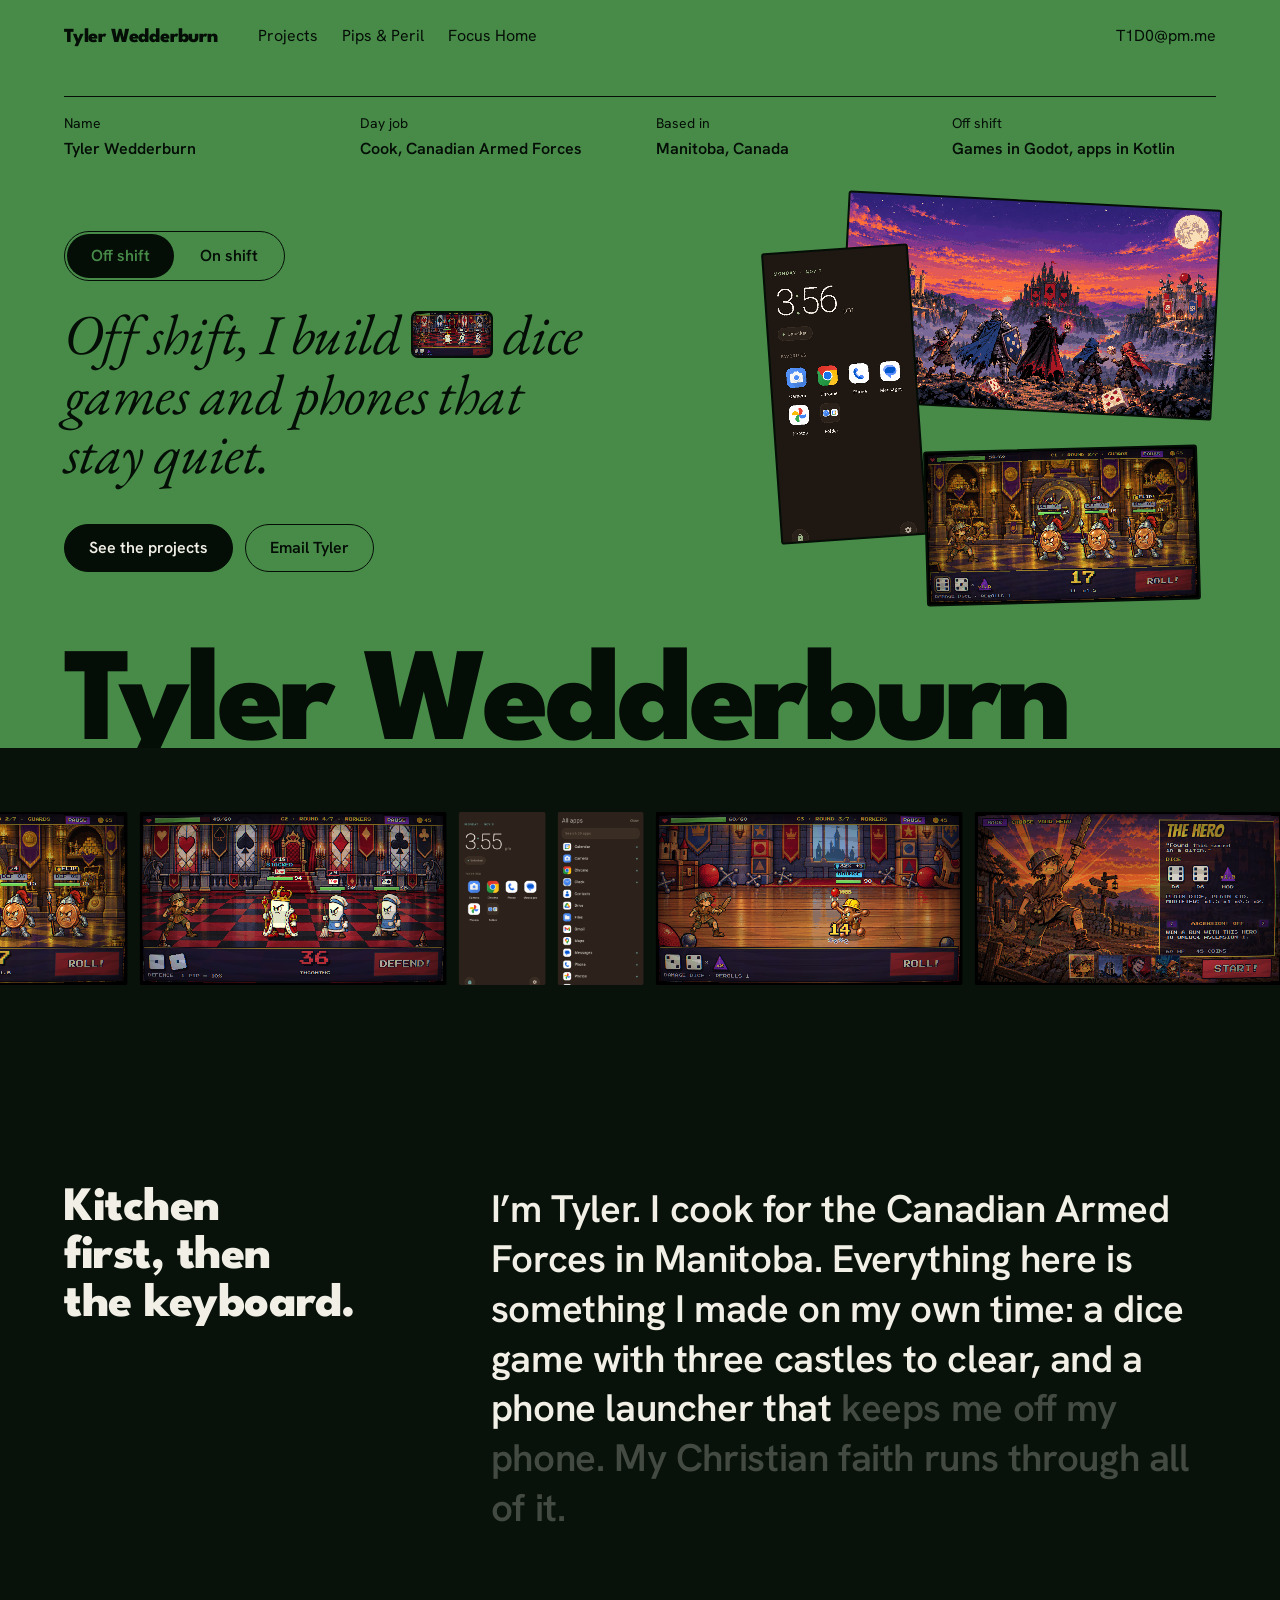
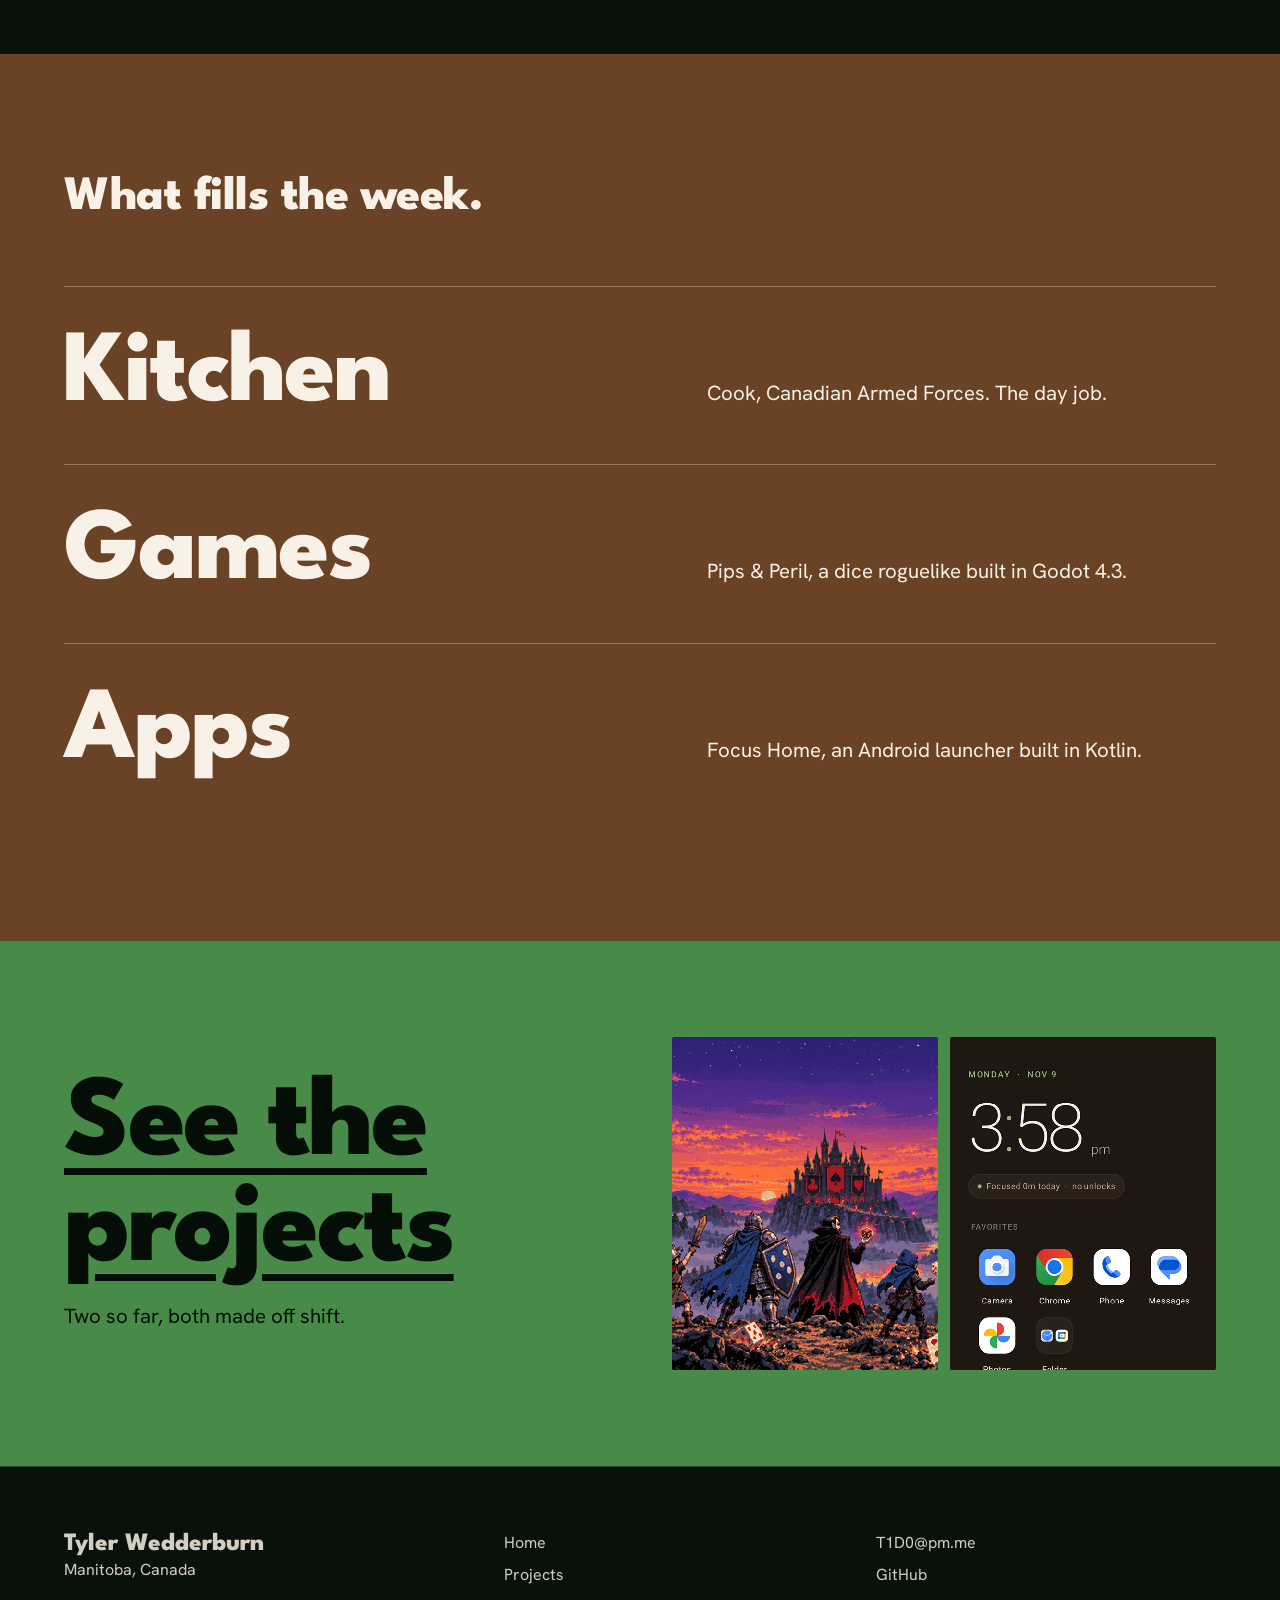
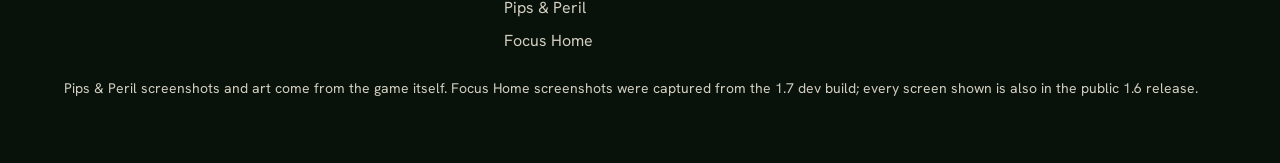
==== index.html @ 8fc6acd0 "Portfolio site: home, projects, Pips & Peril and Focus Home pages Co-Authored-By: Claude Opus 5.5 <n" ====
<!doctype html>
<html lang="en">
<head>
<meta charset="utf-8">
<meta name="viewport" content="width=device-width, initial-scale=1">
<title>Tyler Wedderburn</title>
<meta name="description" content="Tyler Wedderburn is a military cook in Manitoba who builds games and Android apps off shift.">
<link rel="preconnect" href="https://fonts.googleapis.com">
<link rel="preconnect" href="https://fonts.gstatic.com" crossorigin>
<link href="https://fonts.googleapis.com/css2?family=League+Spartan:wght@800&family=Hanken+Grotesk:wght@400;600&family=EB+Garamond:ital@1&display=swap" rel="stylesheet">
<script>document.documentElement.classList.add('js');</script>
<style>
/* Hallmark · shape: a four-page site, a home that says who Tyler is, a tiled projects index, one full page per project · genre: editorial · theme: custom · job: hire · idea: "A military cook's off-shift work, each project shown in its own world inside his green and wood frame" · vibe: "forest green, walnut, bold type, worlds inside"
 * paper: oklch(17% 0.022 150) · accent: oklch(72% 0.14 144) · display: League Spartan 800 (home adds an EB Garamond italic line; Pixelify Sans on Pips & Peril; Hanken Grotesk heads on Focus Home; each page loads three families at most) · body: Hanken Grotesk · hero: a spec sheet of four facts, an off shift / on shift switch that repaints the hero green or walnut, a serif line with a game screenshot set inline, and the name set so its baseline sits on the hero's bottom edge · nav: wordmark, the three pages by name, the email at the far edge, one shared header on every page · footer: one band, name and place, page links, email, picture note · imagery: Pips & Peril screenshots 8 (Godot autopilot capture), game art (user's own), Focus Home screens built in HTML (no screenshots yet), portrait slot waiting · signature: the off shift / on shift switch on the home hero; per page a different style (spec-sheet editorial home, collage projects canvas, arcade Pips page with a pixel rail and a dice roller, austere Focus page with a scan demo)
 * axes: dark/display-heavy/chromatic-green · posture: full palette (field green, seal walnut, ink, forest paper; project pages swap in their own palettes) · contrast: pass · fold: pass · v2.0.0 */
/* Hallmark · pre-emit critique: P4 H5 E4 S5 R4 V5 · weakest: P, a hobby portfolio can read as a résumé; the home leads with the kitchen-to-keyboard fact and real screens instead of a skills list */
/* Hallmark · waive 37 · the shared stylesheet names four faces but each page loads three · the home page loads EB Garamond and never Pixelify Sans, the Pips & Peril and projects pages load Pixelify Sans and never EB Garamond */
/* Hallmark · waive 83 · the projects collage is a portfolio of Tyler's own work · every tile is a real Pips & Peril capture or a real Focus Home dev build screenshot, and each one links to its project */
/* Hallmark · waive 77 · the about section is one statement set at 46px across eight columns · Tyler's own words about the kitchen and his faith carry it, and the portrait slot fills the left column once his photo arrives */
:root { color-scheme: dark; }
:root {
  --space-3xs: 2px; --space-2xs: 4px; --space-xs: 8px; --space-sm: 12px; --space-md: 16px; --space-lg: 24px; --space-xl: 40px; --space-2xl: 64px; --space-3xl: 96px; --space-4xl: 144px;
  --text-xs: 0.8125rem; --text-sm: 0.875rem; --text-md: 1rem; --text-lg: 1.25rem; --text-xl: 1.5625rem; --text-2xl: 1.953rem; --text-3xl: 2.441rem;
  --text-display-s: clamp(2.25rem, 4vw + 0.5rem, 3.75rem); --text-display: clamp(2.75rem, 5vw + 1rem, 5.25rem);
  --text-section: clamp(2rem, 2.5vw + 1rem, 3.5rem); --text-title: clamp(1.25rem, 0.75vw + 0.875rem, 1.625rem); --text-lead: clamp(1.125rem, 0.35vw + 1rem, 1.375rem);
  --ease-out: cubic-bezier(0.16, 1, 0.3, 1); --ease-in: cubic-bezier(0.7, 0, 0.84, 0); --ease-in-out: cubic-bezier(0.65, 0, 0.35, 1);
  --dur-micro: 120ms; --dur-short: 220ms; --dur-long: 420ms;
  --color-error: oklch(52% 0.19 27); --color-success: oklch(50% 0.12 150);
  --container: 1520px; --gutter: 64px; --gap-columns: 32px; --section-gap-s: 120px; --section-gap: 144px; --section-gap-l: 176px;
  --z-base: 1; --z-raised: 10; --z-dropdown: 100; --z-sticky: 200; --z-sticky-nav: 300; --z-modal: 400; --z-toast: 500; --z-tooltip: 600;
  /* site frame: forest floor, Tyler's green, woody browns */
  --color-paper: oklch(17% 0.022 150); --color-paper-2: oklch(21% 0.026 150); --color-paper-3: oklch(25% 0.03 148);
  --color-ink: oklch(95% 0.012 95); --color-ink-2: oklch(85% 0.02 95); --color-muted: oklch(72% 0.03 110);
  --color-rule: oklch(34% 0.035 140);
  --color-field: oklch(57.6% 0.12 144.1); --color-field-ink: oklch(15% 0.025 150); --color-field-hover: oklch(22% 0.03 150);
  --color-wood: oklch(42% 0.07 55); --color-wood-2: oklch(66% 0.08 68); --color-wood-ink: oklch(96% 0.015 80);
  --color-accent: oklch(72% 0.14 144); --color-accent-ink: oklch(15% 0.025 150); --color-focus: oklch(80% 0.18 144);
  /* project palettes: inside a project, its colours win */
  --pp-plum: oklch(26% 0.09 305); --pp-plum-2: oklch(34% 0.11 305); --pp-gold: oklch(84% 0.15 85); --pp-ember: oklch(70% 0.17 50);
  --pp-paper: oklch(21% 0.075 305); --pp-paper-2: oklch(26% 0.09 305); --pp-paper-3: oklch(31% 0.1 305); --pp-ink: oklch(95% 0.02 85); --pp-ink-2: oklch(86% 0.03 85); --pp-muted: oklch(76% 0.04 300); --pp-rule: oklch(38% 0.08 305); --pp-accent-ink: oklch(22% 0.07 305); --pp-focus: oklch(86% 0.16 85);
  --es-walnut: oklch(21% 0.012 45); --es-mocha: oklch(25.5% 0.017 45); --es-card: oklch(30% 0.02 45); --es-ink: oklch(95% 0.012 70); --es-ink-2: oklch(84% 0.015 70); --es-muted: oklch(73% 0.02 60); --es-rule: oklch(37% 0.02 45); --es-sage: oklch(72% 0.06 135); --es-sage-ink: oklch(20% 0.012 45); --es-focus: oklch(82% 0.09 135);
  --es-cream: oklch(96.5% 0.006 70); --es-white: oklch(99.2% 0.003 70); --es-dark-ink: oklch(20% 0.012 45); --es-dark-ink-2: oklch(40% 0.015 45); --es-light-rule: oklch(87% 0.008 70); --es-sage-deep: oklch(47% 0.075 135); --es-glass: oklch(21% 0.012 45 / 0.82);
  --fh-paper-2: oklch(18% 0.004 150); --fh-paper-3: oklch(23% 0.004 150); --fh-ink-2: oklch(86% 0.003 150);
  --fh-black: oklch(13% 0.004 150); --fh-white: oklch(97% 0.003 150); --fh-grey: oklch(70% 0.005 150); --fh-line: oklch(30% 0.004 150);
  --font-display: "League Spartan", ui-sans-serif, system-ui, sans-serif; --font-body: "Hanken Grotesk", ui-sans-serif, system-ui, sans-serif; --font-outlier: "Pixelify Sans", ui-monospace, monospace; --font-serif: "EB Garamond", ui-serif, Georgia, serif;
  --radius-card: 2px; --radius-pill: 999px; --rule-hair: 1px; --shadow-card: none;
  --tracking-display: -0.01em;
  --nav-h: 72px;
}

*, *::before, *::after { box-sizing: border-box; }
html, body { overflow-x: clip; }
html { scrollbar-color: var(--color-muted) var(--color-paper); scroll-padding-top: var(--space-3xl); }
body { margin: 0; background: var(--color-paper); color: var(--color-ink); font-family: var(--font-body); font-size: var(--text-md); line-height: 1.55; -webkit-font-smoothing: antialiased; caret-color: var(--color-accent); }
::selection { background: color-mix(in oklab, var(--color-accent) 22%, transparent); color: var(--color-ink); }
:focus-visible { outline: 2px solid var(--color-focus); outline-offset: 2px; }
a { color: inherit; text-decoration-thickness: 1px; text-underline-offset: 0.16em; }
h1, h2, h3 { margin: 0; font-family: var(--font-display); font-synthesis: none; overflow-wrap: break-word; min-width: 0; text-wrap: balance; }
p { margin: 0; text-wrap: pretty; }
p:not([class]) { max-width: 65ch; }
img, video { max-width: 100%; height: auto; display: block; }
svg { display: block; }
[hidden] { display: none !important; }
button, input, select, textarea { font: inherit; }
.container { width: 100%; max-width: var(--container); margin-inline: auto; padding-inline: var(--gutter); box-sizing: border-box; }
.num, .figure, td.num { font-variant-numeric: tabular-nums; }
.visually-hidden { position: absolute; width: 1px; height: 1px; overflow: hidden; clip-path: inset(50%); white-space: nowrap; }
[data-slot] { position: relative; overflow: hidden; background: linear-gradient(160deg, var(--color-paper-2, var(--color-paper)), var(--color-paper-3, var(--color-paper))); }
[data-slot] > img { position: absolute; inset: 0; width: 100%; height: 100%; object-fit: cover; z-index: 1; }
[data-slot]:has(> img) > :not(img):not([data-keep]) { display: none !important; }
@media (max-width: 60rem) { :root { --gutter: 24px; --section-gap-s: 80px; --section-gap: 96px; --section-gap-l: 120px; } }
@media (max-width: 40rem) { :root { --gutter: 16px; --section-gap-s: 56px; --section-gap: 72px; --section-gap-l: 96px; --gap-columns: 16px; } }
@media (prefers-reduced-motion: reduce) { *:not(.keep-motion), *:not(.keep-motion)::before, *:not(.keep-motion)::after { animation-duration: 0.01ms !important; animation-iteration-count: 1 !important; transition-duration: 0.01ms !important; scroll-behavior: auto !important; } }


/* ---------- page palettes ---------- */
body.page-pips { --color-paper: var(--pp-paper); --color-paper-2: var(--pp-paper-2); --color-paper-3: var(--pp-paper-3); --color-ink: var(--pp-ink); --color-ink-2: var(--pp-ink-2); --color-muted: var(--pp-muted); --color-rule: var(--pp-rule); --color-accent: var(--pp-gold); --color-accent-ink: var(--pp-accent-ink); --color-focus: var(--pp-focus); --font-head: var(--font-outlier); }
body.page-focus { --color-paper: var(--es-walnut); --color-paper-2: var(--es-mocha); --color-paper-3: var(--es-card); --color-ink: var(--es-ink); --color-ink-2: var(--es-ink-2); --color-muted: var(--es-muted); --color-rule: var(--es-rule); --color-accent: var(--es-sage); --color-accent-ink: var(--es-sage-ink); --color-focus: var(--es-focus); --font-head: var(--font-body); }

/* ---------- shared chrome ---------- */
.skip { position: absolute; left: var(--space-md); top: calc(-1 * var(--space-3xl)); z-index: var(--z-toast); padding: var(--space-xs) var(--space-md); background: var(--color-ink); color: var(--color-paper); }
.skip:focus-visible { top: var(--space-md); }
.wrap { width: 100%; max-width: 1520px; margin-inline: auto; padding-inline: var(--gutter); }

.nav { min-height: var(--nav-h); display: flex; flex-wrap: wrap; align-items: center; column-gap: var(--space-xl); }
.wordmark { font: 800 var(--text-lg)/1 var(--font-display); letter-spacing: -0.01em; text-decoration: none; white-space: nowrap; padding-top: var(--space-3xs); color: var(--color-ink); }
.nav__links { display: flex; gap: var(--space-lg); margin: 0; padding: 0; list-style: none; }
.nav__links a, .nav__mail { color: var(--color-ink-2); text-decoration: none; white-space: nowrap; transition: color var(--dur-short) var(--ease-out); }
.nav__links a:hover, .nav__mail:hover { color: var(--color-ink); text-decoration: underline; }
.nav__links a[aria-current="page"] { color: var(--color-ink); text-decoration: underline; text-decoration-thickness: 2px; text-underline-offset: 0.3em; }
.nav__mail { margin-left: auto; }

.btn { display: inline-flex; align-items: center; min-height: 48px; padding: 0 var(--space-lg); border: 1px solid var(--color-ink); border-radius: var(--radius-pill); background: var(--color-ink); color: var(--color-paper); font: 600 var(--text-md)/1 var(--font-body); white-space: nowrap; text-decoration: none; cursor: pointer; transition: background-color var(--dur-short) var(--ease-out), transform var(--dur-micro) var(--ease-out); }
.btn:hover { background: var(--color-ink-2); }
.btn:active { transform: translateY(1px); }
.btn:focus-visible { outline: 2px solid var(--color-focus); outline-offset: 3px; }
.btn:disabled { opacity: 0.55; cursor: not-allowed; transform: none; }
.btn--quiet { background: transparent; color: var(--color-ink); border-color: var(--color-ink-2); }
.btn--quiet:hover { background: var(--color-paper-2); }
.actions { display: flex; flex-wrap: wrap; gap: var(--space-sm); }

.section { padding-block: var(--section-gap-s); }
.head { font: 800 var(--text-section)/1 var(--font-head, var(--font-display)); letter-spacing: -0.01em; max-width: 22ch; }
.head + p { margin-top: var(--space-md); font-size: var(--text-lead); color: var(--color-ink-2); max-width: 52ch; }
.caption { margin-top: var(--space-sm); font-size: var(--text-sm); color: var(--color-muted); }

.shot { margin: 0; }
.shot img { width: 100%; height: auto; aspect-ratio: 16 / 9; object-fit: cover; image-rendering: pixelated; border-radius: var(--radius-card); outline: 1px solid color-mix(in oklab, var(--color-ink) 10%, transparent); outline-offset: -1px; }

.footer { border-top: 1px solid var(--color-rule); padding-block: var(--space-2xl); }
.footer__row { display: grid; grid-template-columns: minmax(0, 1.2fr) minmax(0, 1fr) minmax(0, 1fr); gap: var(--gap-columns); align-items: start; }
.footer__name { font: 800 var(--text-xl)/1.1 var(--font-display); }
.footer p, .footer li { color: var(--color-ink-2); }
.footer ul { margin: 0; padding: 0; list-style: none; display: grid; gap: var(--space-xs); }
.footer a { text-decoration: none; }
.footer a:hover { text-decoration: underline; }
.footer__note { margin-top: var(--space-lg); font-size: var(--text-sm); color: var(--color-muted); }

/* ---------- home ---------- */
/* the home hero: a spec sheet, a side switch, a serif line with a picture in it, the name bleeding off the edge */
.home-hero { --hero-bg: var(--color-field); --hero-ink: var(--color-field-ink); --hero-btn-ink: var(--color-ink); --hero-hover: var(--color-field-hover); position: relative; overflow: hidden; background: var(--hero-bg); color: var(--hero-ink); transition: background-color var(--dur-long) var(--ease-in-out), color var(--dur-long) var(--ease-in-out); }
.home-hero[data-side="on"] { --hero-bg: var(--color-wood); --hero-ink: var(--color-wood-ink); --hero-btn-ink: var(--color-wood); --hero-hover: var(--color-wood-2); }
.home-hero .nav, .home-hero .wordmark, .home-hero .nav__links a, .home-hero .nav__mail { color: var(--hero-ink); }
.home-hero :focus-visible { outline-color: var(--hero-ink); }
.spec { display: grid; grid-template-columns: repeat(4, minmax(0, 1fr)); gap: var(--gap-columns); margin: var(--space-lg) 0 0; padding-top: var(--space-md); border-top: 1px solid var(--hero-ink); }
.spec dt { font-size: var(--text-sm); }
.spec dd { margin: var(--space-3xs) 0 0; font-weight: 600; }
.hero-body { display: grid; grid-template-columns: minmax(0, 7fr) minmax(0, 5fr); gap: var(--space-2xl); align-items: center; }
.stack { position: relative; height: 400px; margin-top: var(--space-xl); }
.stack > * { position: absolute; border-radius: var(--radius-card); outline: 2px solid var(--hero-ink); outline-offset: -1px; }
.stack img { image-rendering: pixelated; object-fit: cover; }
.stack__a { top: 0; right: 0; width: 82%; aspect-ratio: 16 / 9; rotate: 3deg; }
.stack__b { left: 2%; top: 12%; width: 32%; aspect-ratio: 1 / 2; rotate: -4deg; image-rendering: auto; }
.stack__c { right: 4%; bottom: 0; width: 60%; aspect-ratio: 16 / 9; rotate: -1.5deg; }
.home-hero[data-side="on"] .stack > * { rotate: 0deg; }
.stack > * { transition: rotate var(--dur-long) var(--ease-in-out); }
.side { display: inline-flex; gap: var(--space-3xs); margin-top: var(--space-xl); padding: var(--space-3xs); border: 1px solid var(--hero-ink); border-radius: var(--radius-pill); }
.side button { min-height: 44px; padding: 0 var(--space-lg); border: 0; border-radius: var(--radius-pill); background: transparent; color: var(--hero-ink); font: 600 var(--text-md)/1 var(--font-body); cursor: pointer; transition: background-color var(--dur-short) var(--ease-out), color var(--dur-short) var(--ease-out); }
.side button:hover { background: color-mix(in oklab, var(--hero-ink) 12%, transparent); }
.side button[aria-pressed="true"] { background: var(--hero-ink); color: var(--hero-bg); }
.side button:active { transform: translateY(1px); }
.side button:focus-visible { outline: 2px solid var(--hero-ink); outline-offset: 3px; }
.side button:disabled { opacity: 0.55; cursor: not-allowed; }
html:not(.js) .side { display: none; }
.serif-line { margin-top: var(--space-lg); font: italic 400 clamp(2.25rem, 4.4vw, 4.25rem)/1.06 var(--font-serif); letter-spacing: -0.01em; max-width: 21ch; }
.chip { display: inline-block; height: 0.8em; width: auto; aspect-ratio: 16 / 9; vertical-align: -0.06em; border-radius: 0.1em; image-rendering: pixelated; outline: 2px solid var(--hero-ink); outline-offset: -1px; }
.home-hero .actions { margin-top: var(--space-xl); }
.home-hero .btn { background: var(--hero-ink); color: var(--hero-btn-ink); border-color: var(--hero-ink); }
.home-hero .btn:hover { background: var(--hero-hover); border-color: var(--hero-hover); }
.home-hero .btn--quiet { background: transparent; color: var(--hero-ink); border-color: var(--hero-ink); }
.home-hero .btn--quiet:hover { background: color-mix(in oklab, var(--hero-ink) 12%, transparent); }
.giant { max-width: 1520px; margin: var(--space-xl) auto 0; padding-inline: var(--gutter); height: 0.8em; overflow: hidden; font: 800 min(10.4vw, 10rem)/1 var(--font-display); letter-spacing: -0.03em; white-space: nowrap; color: var(--hero-ink); }
.giant__line { display: block; }
.js .giant__line { animation: rise 0.8s var(--ease-out) both; }
@keyframes rise { from { opacity: 0; transform: translateY(40%); } to { opacity: 1; transform: none; } }
.reel-band { background: var(--color-paper); color: var(--color-ink); padding-block: var(--space-2xl); }

.reel { overflow: hidden; padding-bottom: var(--space-md); }
.reel__track { display: flex; gap: var(--space-sm); width: max-content; }
.js .reel__track { transform: translateX(var(--reel, 0px)); }
.reel__item { flex: 0 0 auto; width: clamp(240px, 24vw, 380px); margin: 0; }
.reel__item img { width: 100%; height: auto; aspect-ratio: 16 / 9; image-rendering: pixelated; border-radius: var(--radius-card); }
.reel__item--fh { aspect-ratio: 16 / 9; display: grid; align-content: center; gap: var(--space-2xs); padding: var(--space-lg); background: var(--fh-black); color: var(--fh-white); border-radius: var(--radius-card); }
.reel__item--fh b { font: 400 var(--text-3xl)/1 var(--font-body); font-variant-numeric: tabular-nums; }
.reel__item--fh span { color: var(--fh-grey); font-size: var(--text-sm); }

.about { display: grid; grid-template-columns: minmax(0, 4fr) minmax(0, 8fr); gap: var(--space-2xl); align-items: start; }
.portrait { display: none; aspect-ratio: 4 / 5; margin-bottom: var(--space-xl); border-radius: var(--radius-card); }
.portrait:has(img) { display: block; }
.say { font: 600 clamp(1.75rem, 3vw, 2.875rem)/1.3 var(--font-body); letter-spacing: -0.01em; max-width: 32ch; }
.js .say .w { opacity: var(--o, 1); transition: opacity var(--dur-short) linear; }

.week { background: var(--color-wood); color: var(--color-wood-ink); }
.week .head { color: var(--color-wood-ink); }
.week__rows { margin-top: var(--space-2xl); display: grid; }
.week__row { display: grid; grid-template-columns: minmax(0, 6fr) minmax(0, 5fr); gap: var(--gap-columns); align-items: baseline; padding-block: var(--space-xl); border-top: 1px solid color-mix(in oklab, var(--color-wood-ink) 30%, transparent); color: var(--color-wood-ink); text-decoration: none; }
a.week__row { transition: background-color var(--dur-short) var(--ease-out); }
a.week__row:hover { background: color-mix(in oklab, var(--color-wood-ink) 8%, transparent); }
a.week__row:focus-visible { outline: 2px solid var(--color-wood-ink); outline-offset: 4px; }
.week__word { font: 800 clamp(3rem, 8vw, 7.5rem)/0.95 var(--font-display); letter-spacing: -0.02em; }
.week__row p { font-size: var(--text-lead); line-height: 1.45; max-width: 46ch; }

.onward { background: var(--color-field); color: var(--color-field-ink); }
.onward__link { display: grid; grid-template-columns: minmax(0, 1fr) minmax(0, 1fr); gap: var(--space-2xl); align-items: center; padding-block: var(--space-3xl); color: var(--color-field-ink); text-decoration: none; }
.onward__link:focus-visible { outline: 2px solid var(--color-field-ink); outline-offset: 6px; }
.onward__word { font: 800 clamp(3.5rem, 9vw, 8.5rem)/0.92 var(--font-display); letter-spacing: -0.02em; text-decoration: underline; text-decoration-thickness: 0.06em; text-underline-offset: 0.12em; transition: text-decoration-color var(--dur-short) var(--ease-out); }
.onward__link:hover .onward__word { text-decoration-color: transparent; }
.onward__link p { margin-top: var(--space-md); font-size: var(--text-lead); }
.onward__tiles { display: grid; grid-template-columns: minmax(0, 1fr) minmax(0, 1fr); gap: var(--space-sm); }
.onward__tiles img, .onward__tiles .reel__item--fh { width: 100%; aspect-ratio: 4 / 5; object-fit: cover; image-rendering: pixelated; border-radius: var(--radius-card); }

/* ---------- projects index ---------- */
.index-head { padding-block: var(--space-3xl) var(--section-gap-s); }
.index-head h1 { font: 800 min(11vw, 10rem)/0.9 var(--font-display); letter-spacing: -0.02em; }
.index-head p { margin-top: var(--space-lg); font-size: var(--text-xl); color: var(--color-ink-2); max-width: 46ch; }
.tiles { display: grid; grid-template-columns: minmax(0, 1fr) minmax(0, 1fr); gap: var(--gap-columns); padding-bottom: var(--section-gap); }
.tile { display: grid; grid-template-rows: auto 1fr; text-decoration: none; color: inherit; border-radius: var(--radius-card); overflow: hidden; transition: transform var(--dur-short) var(--ease-out); }
.tile:hover { transform: translateY(-4px); }
.tile:focus-visible { outline: 2px solid var(--color-focus); outline-offset: 4px; }
.tile__pic { position: relative; aspect-ratio: 4 / 3; overflow: hidden; }
.tile__pic img { width: 100%; height: 100%; object-fit: cover; image-rendering: pixelated; }
.tile__body { display: grid; gap: var(--space-sm); align-content: start; padding: var(--space-xl); }
.tile__body h2 { font-size: var(--text-section); line-height: 1; }
.tile__body p { font-size: var(--text-lead); line-height: 1.45; max-width: 46ch; }
.tile__body dl { display: grid; grid-template-columns: max-content minmax(0, 1fr); gap: var(--space-2xs) var(--space-md); margin: var(--space-sm) 0 0; font-size: var(--text-sm); }
.tile__body dt { font-weight: 600; }
.tile__body dd { margin: 0; }
.tile--pips { background: var(--pp-plum); color: var(--color-wood-ink); }
.tile--pips h2 { font-family: var(--font-outlier); font-weight: 600; color: var(--pp-gold); }
.tile--focus { background: var(--fh-black); color: var(--fh-white); outline: 1px solid var(--fh-line); outline-offset: -1px; }
.tile--focus h2 { font-family: var(--font-body); font-weight: 600; }
.tile--focus dd, .tile--focus p { color: var(--fh-grey); }
.tile--focus .tile__pic { display: grid; place-items: center; background: var(--fh-black); border-bottom: 1px solid var(--fh-line); }

/* the rebuilt Focus Home screens */
.fh { display: flex; flex-direction: column; gap: var(--space-md); padding: var(--space-xl); background: var(--fh-black); color: var(--fh-white); text-align: left; }
.fh__clock { font: 400 clamp(3rem, 4.5vw, 4.5rem)/1 var(--font-body); font-variant-numeric: tabular-nums; letter-spacing: -0.02em; }
.fh__sub { color: var(--fh-grey); font-size: var(--text-sm); }
.fh__apps { display: grid; gap: var(--space-xs); margin: 0; padding: 0; list-style: none; font-size: var(--text-xl); line-height: 1.2; }
.fh__pill { align-self: flex-start; display: inline-flex; align-items: center; min-height: 40px; padding: 0 var(--space-lg); border: 1px solid var(--fh-white); border-radius: var(--radius-pill); font-size: var(--text-sm); }
.tile--focus .fh { width: min(320px, 70%); padding: var(--space-lg) 0; }
.tile--focus .fh__apps { font-size: var(--text-lg); }

/* ---------- project pages, shared ---------- */
.p-hero { position: relative; overflow: hidden; }
.p-hero__inner { position: relative; z-index: 2; display: grid; align-content: end; gap: var(--space-lg); min-height: min(calc(100svh - var(--nav-h)), 860px); padding-block: var(--space-3xl) var(--space-2xl); }
.p-hero h1 { font: 600 min(10vw, 8.5rem)/0.95 var(--font-head); letter-spacing: -0.01em; max-width: 12ch; }
.p-hero .lede { font-size: var(--text-xl); line-height: 1.35; max-width: 30ch; color: var(--color-ink); }
.p-hero .btn { background: var(--color-accent); color: var(--color-accent-ink); border-color: var(--color-accent); }
.p-hero .btn:hover { background: var(--color-ink); border-color: var(--color-ink); }
.p-hero .btn--quiet { background: transparent; color: var(--color-ink); border-color: var(--color-ink-2); }
.p-hero .btn--quiet:hover { background: var(--color-paper-2); }

.split { display: grid; grid-template-columns: minmax(0, 5fr) minmax(0, 7fr); gap: var(--space-2xl); align-items: center; }
.split--flip { grid-template-columns: minmax(0, 7fr) minmax(0, 5fr); }
.split--top { grid-template-columns: minmax(0, 1fr) minmax(0, 1fr); align-items: start; }
.steps { margin: var(--space-xl) 0 0; padding: 0; list-style: none; counter-reset: step; display: grid; gap: var(--space-md); }
.steps li { counter-increment: step; display: grid; grid-template-columns: 2.5rem minmax(0, 1fr); gap: var(--space-sm); font-size: var(--text-lg); line-height: 1.4; }
.steps li::before { content: counter(step); font: 600 var(--text-xl)/1.1 var(--font-head); color: var(--color-accent); }
.steps b { font-weight: 600; }

.rows { margin: var(--space-xl) 0 0; display: grid; }
.rows > div { display: grid; grid-template-columns: minmax(0, 4fr) minmax(0, 8fr); gap: var(--gap-columns); padding-block: var(--space-lg); border-top: 1px solid var(--color-rule); }
.rows dt { font: 600 var(--text-2xl)/1.1 var(--font-head); }
.rows dd { margin: 0; font-size: var(--text-lead); line-height: 1.5; color: var(--color-ink-2); max-width: 52ch; }

.table { width: 100%; margin-top: var(--space-xl); border-collapse: collapse; font-size: var(--text-lead); }
.table th { text-align: left; font-weight: 600; font-size: var(--text-sm); color: var(--color-muted); padding: 0 var(--space-md) var(--space-sm) 0; white-space: nowrap; }
.table td { padding: var(--space-md) var(--space-md) var(--space-md) 0; border-top: 1px solid var(--color-rule); }
.table td:first-child { font-weight: 600; }
.table .num { font-variant-numeric: tabular-nums; }

.switch__tabs { display: flex; flex-wrap: wrap; gap: var(--space-xs); margin-top: var(--space-xl); }
.switch__tabs button { min-height: 44px; padding: 0 var(--space-lg); border: 1px solid var(--color-rule); border-radius: var(--radius-pill); background: transparent; color: var(--color-ink); font: 600 var(--text-md)/1 var(--font-body); cursor: pointer; transition: background-color var(--dur-short) var(--ease-out), color var(--dur-short) var(--ease-out); }
.switch__tabs button:hover { background: var(--color-paper-2); }
.switch__tabs button[aria-selected="true"] { background: var(--color-paper-3); color: var(--color-accent); border-color: var(--color-accent); }
.switch__tabs button:focus-visible { outline: 2px solid var(--color-focus); outline-offset: 2px; }
.switch__tabs button:active { transform: translateY(1px); }
.switch__tabs button:disabled { opacity: 0.55; cursor: not-allowed; }
.panel { margin-top: var(--space-xl); }
.panel h3 { font: 600 var(--text-2xl)/1.1 var(--font-head); }
.panel ul { margin: var(--space-md) 0 0; padding-left: var(--space-lg); display: grid; gap: var(--space-xs); font-size: var(--text-lead); color: var(--color-ink-2); }
html:not(.js) .panel[hidden] { display: block !important; }

.next { border-top: 1px solid var(--color-rule); }
.next a { display: block; padding-block: var(--space-3xl); text-decoration: none; color: var(--color-ink); }
.next span { display: block; color: var(--color-muted); }
.next b { display: block; margin-top: var(--space-xs); font: 800 clamp(2.75rem, 7vw, 6rem)/0.95 var(--font-display); letter-spacing: -0.02em; text-decoration: underline; text-decoration-thickness: 0.06em; text-underline-offset: 0.12em; }
.next a:hover b { text-decoration-color: transparent; }

/* ---------- Pips & Peril ---------- */
.page-pips .p-hero { background: var(--color-paper); color: var(--color-ink); }
.pan { position: absolute; top: 0; left: 50%; height: 100%; aspect-ratio: 16 / 9; translate: -50% 0; z-index: 1; }
.pan img { width: 100%; height: 100%; image-rendering: pixelated; }
.pips-scrim { position: absolute; inset: 0; z-index: 1; background: linear-gradient(90deg, color-mix(in oklab, var(--color-paper) 92%, transparent) 0%, color-mix(in oklab, var(--color-paper) 70%, transparent) 38%, transparent 70%); }
.js .pan.is-panning { animation: pan 40s var(--ease-in-out) infinite alternate; }
@keyframes pan { from { transform: translateX(var(--pan, 0px)); } to { transform: translateX(calc(-1 * var(--pan, 0px))); } }
[data-loop]:not(.is-running) .pan { animation-play-state: paused; }
.loop-toggle { position: absolute; right: var(--gutter); bottom: var(--space-xl); z-index: 3; min-height: 44px; padding: 0 var(--space-md); border: 1px solid var(--color-accent); border-radius: var(--radius-pill); background: var(--color-paper); color: var(--color-accent); font: 600 var(--text-sm)/1 var(--font-body); cursor: pointer; transition: background-color var(--dur-short) var(--ease-out); }
.loop-toggle:hover { background: var(--color-paper-2); }
.loop-toggle:active { transform: translateY(1px); }
.loop-toggle:focus-visible { outline: 2px solid var(--color-focus); outline-offset: 2px; }
.loop-toggle:disabled { opacity: 0.55; cursor: not-allowed; }
html:not(.js) .loop-toggle { display: none; }
.shots { display: grid; grid-template-columns: minmax(0, 1fr) minmax(0, 1fr); gap: var(--space-sm); }
.band-plum { background: var(--color-paper-2); color: var(--color-ink); }

/* ---------- Focus Home ---------- */
.page-focus .p-hero__inner { grid-template-columns: minmax(0, 7fr) minmax(0, 5fr); align-items: center; align-content: center; }
.page-focus .p-hero h1 { font-weight: 600; letter-spacing: -0.03em; }
.fh-hero { border: 1px solid var(--color-rule); border-radius: var(--radius-card); min-height: 560px; justify-content: flex-start; }
.fh-hero .fh__pill { margin-top: auto; }
.screens { display: grid; grid-template-columns: repeat(3, minmax(0, 1fr)); gap: var(--gap-columns); margin-top: var(--space-2xl); }
.screens figure { margin: 0; }
.screens .fh { min-height: 520px; border: 1px solid var(--color-rule); border-radius: var(--radius-card); }
.screens figcaption { margin-top: var(--space-sm); color: var(--color-muted); font-size: var(--text-sm); }
.fh__search { min-height: 40px; display: flex; align-items: center; padding: 0 var(--space-md); border: 1px solid var(--fh-line); border-radius: var(--radius-pill); color: var(--fh-grey); font-size: var(--text-sm); }
.fh__wait { font: 400 clamp(3.5rem, 5vw, 5rem)/1 var(--font-body); font-variant-numeric: tabular-nums; margin-top: var(--space-xl); }
.choices { display: flex; flex-wrap: wrap; gap: var(--space-xs); margin: var(--space-lg) 0 0; padding: 0; list-style: none; }
.choices li { min-height: 44px; display: inline-flex; align-items: center; padding: 0 var(--space-lg); border: 1px solid var(--color-rule); border-radius: var(--radius-pill); }
.choices li.is-default { background: var(--color-ink); color: var(--color-paper); border-color: var(--color-ink); }

/* ---------- projects collage: a continuous canvas of the work ---------- */
.collage { display: grid; grid-template-columns: repeat(12, minmax(0, 1fr)); grid-auto-rows: 72px; gap: var(--space-md); padding-bottom: var(--section-gap); }
.ct { position: relative; display: block; overflow: hidden; border-radius: var(--radius-card); color: inherit; text-decoration: none; transition: transform var(--dur-short) var(--ease-out); }
.ct:hover { transform: translateY(-4px); }
.ct:active { transform: translateY(-1px); }
.ct:focus-visible { outline: 2px solid var(--color-focus); outline-offset: 4px; }
.js .ct { animation: settle 0.6s var(--ease-out) both; animation-delay: calc(var(--i, 0) * 50ms); }
@keyframes settle { from { opacity: 0; transform: translateY(16px); } to { opacity: 1; transform: none; } }
.ct--pic img { width: 100%; height: 100%; object-fit: cover; image-rendering: pixelated; }
.ct--phone { background: var(--es-walnut); }
.ct--phone img { object-position: 50% 0; image-rendering: auto; }
.reel__item--phone { width: calc(clamp(240px, 24vw, 380px) * 9 / 32); }
.reel__item--phone img { aspect-ratio: 1 / 2; image-rendering: auto; }
.onward__phone { object-position: 50% 0; image-rendering: auto; }
.ct--title { display: grid; align-content: end; gap: var(--space-sm); padding: var(--space-xl); }
.ct--title h2 { font-size: var(--text-section); line-height: 1; }
.ct--title p { font-size: var(--text-lead); line-height: 1.4; max-width: 46ch; }
.ct__go { font-weight: 600; text-decoration: underline; text-underline-offset: 0.2em; }
.ct--pips { background: var(--pp-plum); color: var(--color-wood-ink); }
.ct--pips h2 { font-family: var(--font-outlier); font-weight: 600; color: var(--pp-gold); }
.ct--focus { background: var(--fh-black); color: var(--fh-white); outline: 1px solid var(--fh-line); outline-offset: -1px; }
.ct--focus h2 { font-family: var(--font-body); font-weight: 600; }
.ct--focus p { color: var(--fh-grey); }
.ct--screen { background: var(--fh-black); outline: 1px solid var(--fh-line); outline-offset: -1px; }
.ct--screen .fh { height: 100%; }
.ct--pips { grid-column: 1 / 6; grid-row: 1 / 5; }
.ct--a1 { grid-column: 6 / 13; grid-row: 1 / 6; }
.ct--a2 { grid-column: 1 / 6; grid-row: 5 / 9; }
.ct--a3 { grid-column: 6 / 10; grid-row: 6 / 9; }
.ct--a4 { grid-column: 10 / 13; grid-row: 6 / 9; }
.ct--f1 { grid-column: 1 / 5; grid-row: 10 / 17; }
.ct--focus { grid-column: 5 / 13; grid-row: 10 / 13; }
.ct--f2 { grid-column: 5 / 9; grid-row: 13 / 17; }
.ct--f3 { grid-column: 9 / 13; grid-row: 13 / 17; }

/* ---------- Pips & Peril: the pixel rail and the dice roller ---------- */
.rail { position: fixed; right: var(--space-sm); top: 50%; translate: 0 -50%; z-index: var(--z-sticky); display: grid; gap: var(--space-2xs); }
.rail a { display: grid; place-items: center; width: 32px; height: 32px; font-size: 0; color: transparent; overflow: hidden; }
.rail a::before { content: ""; width: 10px; height: 10px; border: 2px solid var(--color-accent); transition: background-color var(--dur-short) var(--ease-out); }
.rail a:hover::before { background: var(--color-paper-3); }
.rail a[aria-current="true"]::before { background: var(--color-accent); }
.rail a:focus-visible { outline: 2px solid var(--color-focus); outline-offset: 0; }
.roller { display: grid; gap: var(--space-lg); justify-items: start; }
.roller__dice { display: flex; flex-wrap: wrap; gap: var(--space-md); align-items: center; }
.die { width: 96px; height: 96px; display: grid; place-items: center; padding: 0; border: 3px solid var(--color-ink); border-radius: 6px; background: var(--color-ink); color: var(--color-paper); cursor: pointer; transition: background-color var(--dur-short) var(--ease-out), border-color var(--dur-short) var(--ease-out), transform var(--dur-micro) var(--ease-out); }
button.die:hover { border-color: var(--color-accent); }
button.die:active { transform: translateY(2px); }
button.die:focus-visible { outline: 2px solid var(--color-focus); outline-offset: 4px; }
button.die:disabled { opacity: 0.55; cursor: not-allowed; }
.die[aria-pressed="true"] { background: var(--color-accent); border-color: var(--color-accent); }
.die--mod { background: var(--color-paper-3); color: var(--color-accent); border-color: var(--color-accent); font: 600 var(--text-2xl)/1 var(--font-outlier); cursor: default; }
.die__face { width: 64px; height: 64px; display: grid; grid-template-columns: repeat(3, minmax(0, 1fr)); grid-template-rows: repeat(3, minmax(0, 1fr)); }
.die__face i { width: 12px; height: 12px; place-self: center; background: var(--color-paper); }
.die__face b { display: block; }
.js .is-rolling .die__face { animation: tumble 0.36s steps(4) both; }
@keyframes tumble { 0% { transform: rotate(0); } 50% { transform: rotate(90deg) scale(0.8); } 100% { transform: rotate(0); } }
.roller__sum { min-height: 2.7em; font: 600 var(--text-xl)/1.35 var(--font-body); font-variant-numeric: tabular-nums; max-width: 34ch; }
html:not(.js) .roller { display: none; }

/* ---------- Focus Home: the 1.7 dev build in its own Walnut and Sage ---------- */
.build-tag { display: inline-flex; align-items: center; min-height: 40px; margin-bottom: var(--space-lg); padding: 0 var(--space-md); border: 1px solid var(--color-accent); border-radius: var(--radius-pill); color: var(--color-accent); font-size: var(--text-sm); font-weight: 600; text-decoration: none; transition: background-color var(--dur-short) var(--ease-out); }
.build-tag:hover { background: var(--color-paper-2); }
.build-tag:focus-visible { outline: 2px solid var(--color-focus); outline-offset: 2px; }
.phone { margin: 0; }
.phone__shot { aspect-ratio: 1 / 2; border-radius: 24px; outline: 1px solid var(--color-rule); outline-offset: -1px; }
.phone__shot > img { object-position: 50% 0; }
.page-focus .p-hero .phone { width: min(300px, 100%); justify-self: center; }
.phones { display: grid; grid-template-columns: repeat(3, minmax(0, 1fr)); gap: var(--space-2xl) var(--gap-columns); margin-top: var(--space-2xl); }
.versions { display: grid; grid-template-columns: repeat(2, minmax(0, 1fr)); gap: var(--gap-columns); margin-top: var(--space-2xl); }
.version { display: grid; align-content: start; gap: var(--space-md); padding: var(--space-xl); border: 1px solid var(--color-rule); border-radius: var(--radius-card); }
.version--dev { border-color: var(--color-accent); }
.version h3 { font: 600 var(--text-2xl)/1.1 var(--font-body); }
.version ul { margin: 0; padding-left: var(--space-lg); display: grid; gap: var(--space-xs); font-size: var(--text-lead); color: var(--color-ink-2); }
.text-link { justify-self: start; color: var(--color-accent); font-weight: 600; text-underline-offset: 0.2em; }
.text-link:hover { color: var(--color-ink); }
.band-espresso { background: var(--color-paper-2); color: var(--color-ink); }

/* ---------- Focus Home, after Apple's product pages: a sticky product bar, a centred hero, a bento of highlights, a pinned phone story, a model comparison ---------- */
.subnav { position: sticky; top: 0; z-index: var(--z-sticky-nav); background: var(--es-glass); backdrop-filter: saturate(1.4) blur(18px); border-bottom: 1px solid var(--color-rule); }
.subnav__in { display: flex; align-items: center; gap: var(--space-lg); min-height: 56px; }
.subnav__name { margin-right: auto; font: 600 var(--text-lg)/1 var(--font-body); letter-spacing: -0.01em; color: var(--color-ink); text-decoration: none; }
.subnav__links { display: flex; gap: var(--space-lg); margin: 0; padding: 0; list-style: none; }
.subnav__links a { font-size: var(--text-sm); color: var(--color-ink-2); text-decoration: none; transition: color var(--dur-short) var(--ease-out); }
.subnav__links a:hover { color: var(--color-ink); }
.pill { display: inline-flex; align-items: center; min-height: 44px; padding: 0 var(--space-lg); border-radius: var(--radius-pill); background: var(--color-accent); color: var(--color-accent-ink); font: 600 var(--text-sm)/1 var(--font-body); white-space: nowrap; text-decoration: none; transition: background-color var(--dur-short) var(--ease-out), transform var(--dur-micro) var(--ease-out); }
.pill:hover { background: var(--color-ink); }
.pill:active { transform: translateY(1px); }
.pill:focus-visible { outline: 2px solid var(--color-focus); outline-offset: 3px; }
.pill--lg { min-height: 52px; padding: 0 var(--space-xl); font-size: var(--text-md); }

.ap-hero { overflow: hidden; padding-top: var(--space-2xl); text-align: center; }
.ap-hero__text { display: grid; justify-items: center; }
.ap-hero .build-tag { margin-bottom: var(--space-lg); }
.ap-hero h1 { max-width: none; font: 600 clamp(3.5rem, 8.5vw, 8rem)/0.95 var(--font-body); letter-spacing: -0.05em; }
.ap-sub { max-width: 22ch; margin-top: var(--space-md); font: 600 clamp(1.5rem, 2.6vw, 2.4rem)/1.12 var(--font-body); letter-spacing: -0.025em; color: var(--color-ink-2); }
.ap-links { display: flex; flex-wrap: wrap; justify-content: center; align-items: center; gap: var(--space-xl); margin-top: var(--space-xl); }
.ap-link { color: var(--color-accent); font-weight: 600; white-space: nowrap; text-decoration: none; text-underline-offset: 0.2em; }
.ap-link:hover { text-decoration: underline; }
.ap-fan { display: flex; justify-content: center; align-items: flex-start; gap: var(--space-xl); margin-top: var(--space-xl); height: 420px; }
.ap-fan__main { width: 300px; flex: 0 0 auto; }
.ap-fan__side { width: 230px; flex: 0 0 auto; margin-top: var(--space-3xl); }
.js .ap-fan > * { animation: rise-in 0.9s var(--ease-out) both; animation-delay: calc(var(--i, 0) * 120ms); }
@keyframes rise-in { from { opacity: 0; transform: translateY(60px); } to { opacity: 1; transform: none; } }

.ap-light { --color-ink: var(--es-dark-ink); --color-ink-2: var(--es-dark-ink-2); --color-muted: var(--es-dark-ink-2); --color-rule: var(--es-light-rule); --color-accent: var(--es-sage-deep); --color-focus: var(--es-sage-deep); --color-paper-2: var(--es-white); background: var(--es-cream); color: var(--es-dark-ink); padding-block: var(--section-gap); }
.ap-h2 { max-width: 20ch; font: 600 clamp(2.5rem, 5vw, 4.5rem)/1.02 var(--font-body); letter-spacing: -0.04em; }
.ap-center { margin-inline: auto; text-align: center; }
.bento { display: grid; grid-template-columns: repeat(3, minmax(0, 1fr)); grid-auto-rows: 360px; gap: var(--space-md); margin-top: var(--space-2xl); }
.b { position: relative; display: flex; flex-direction: column; gap: var(--space-sm); padding: var(--space-xl); overflow: hidden; border-radius: 28px; background: var(--color-paper-2); color: var(--color-ink); }
.b h3 { max-width: 14ch; font: 600 var(--text-2xl)/1.1 var(--font-body); letter-spacing: -0.025em; }
.b p { max-width: 26ch; font-size: var(--text-lead); line-height: 1.4; color: var(--color-ink-2); }
.b__pic { position: absolute; overflow: hidden; border-radius: 22px 22px 0 0; outline: 1px solid var(--es-light-rule); }
.b__pic > img { object-position: 50% 0; }
.b--wide { grid-column: span 2; }
.b--wide .b__pic { right: var(--space-xl); top: var(--space-xl); bottom: 0; width: 34%; }
.b--tall { grid-row: span 2; }
.b--tall .b__pic { left: var(--space-xl); right: var(--space-xl); bottom: 0; height: 64%; }
.b--stat { justify-content: flex-end; }
.b__big { font: 600 clamp(3rem, 5vw, 4.75rem)/1 var(--font-body); letter-spacing: -0.045em; color: var(--color-accent); }
.b--dark { grid-column: 1 / -1; background: var(--es-walnut); color: var(--es-ink); }
.b--dark p { color: var(--es-ink-2); }
.b--dark .b__pic { outline-color: var(--es-rule); width: 22%; }

.ap-story { padding-block: var(--section-gap); }
.story { display: grid; grid-template-columns: minmax(0, 5fr) minmax(0, 7fr); gap: var(--space-2xl); margin-top: var(--space-2xl); }
.story__phone { display: none; }
.js .story__phone { display: block; position: sticky; top: calc(56px + var(--space-xl)); align-self: start; width: min(300px, 100%); justify-self: center; }
.story__phone img { opacity: 0; transition: opacity var(--dur-short) var(--ease-in-out); }
.story__phone img.is-on { opacity: 1; }
.story__steps { margin: 0; padding: 0; list-style: none; grid-column: 2; }
html:not(.js) .story__steps { grid-column: 1 / -1; }
.story__steps li { display: flex; flex-direction: column; justify-content: center; gap: var(--space-sm); min-height: 72svh; }
.story__steps h3 { font: 600 clamp(2rem, 3.4vw, 3.25rem)/1.05 var(--font-body); letter-spacing: -0.035em; color: var(--color-ink); transition: color var(--dur-long) var(--ease-out); }
.js .story__steps li:not(.is-on) h3 { color: var(--color-muted); }
.story__steps p { max-width: 30ch; font-size: var(--text-xl); line-height: 1.35; color: var(--color-ink-2); }
.story__inline { width: min(260px, 70%); margin-top: var(--space-lg); }
.js .story__inline { display: none; }

.compare { width: 100%; max-width: 980px; margin: var(--space-2xl) auto 0; border-collapse: collapse; font-size: var(--text-lead); }
.compare thead th { padding: 0 var(--space-md) var(--space-xl); text-align: center; vertical-align: top; font-weight: 400; }
.compare__num { display: block; font: 600 clamp(3rem, 5vw, 4.5rem)/1 var(--font-body); letter-spacing: -0.045em; }
.compare__name { display: block; margin: var(--space-xs) 0 var(--space-sm); color: var(--color-ink-2); }
.compare tbody th { padding: var(--space-md) var(--space-md) var(--space-md) 0; text-align: left; font-weight: 600; border-top: 1px solid var(--color-rule); }
.compare tbody td { padding: var(--space-md); text-align: center; border-top: 1px solid var(--color-rule); }
.tick { width: 24px; height: 24px; margin-inline: auto; color: var(--color-accent); }
.no { color: var(--color-ink-2); font-size: var(--text-sm); }

/* ---------- Focus Home: the scan demo ---------- */
.demo { display: grid; gap: var(--space-md); }
.demo__view { display: flex; flex-direction: column; gap: var(--space-md); }
.demo__controls { display: flex; flex-wrap: wrap; gap: var(--space-sm); }
html:not(.js) .demo__controls { display: none; }

/* ---------- motion off ---------- */
@media (prefers-reduced-motion: reduce) {
  .js .giant__line, .js .ct, .js .is-rolling .die__face, .js .ap-fan > * { animation: none; opacity: 1; transform: none; }
  .story__phone img { transition: none; }
  .home-hero { transition: none; }
  .ct:hover { transform: none; }
  .js .reel__track { transform: none; }
  .js .say .w { opacity: 1; }
  .js .pan.is-panning { animation: none; }
  .loop-toggle { display: none; }
  .tile:hover { transform: none; }
}

/* ---------- smaller screens ---------- */
@media (max-width: 60rem) {
  .nav { row-gap: var(--space-xs); padding-block: var(--space-sm); }
  .nav > nav { order: 3; width: 100%; overflow-x: auto; }
  .about, .split, .split--flip, .onward__link, .tiles, .footer__row, .page-focus .p-hero__inner { grid-template-columns: minmax(0, 1fr); }
  .week__row, .rows > div { grid-template-columns: minmax(0, 1fr); gap: var(--space-sm); }
  .screens { grid-template-columns: minmax(0, 1fr); }
  .spec { grid-template-columns: repeat(2, minmax(0, 1fr)); row-gap: var(--space-md); }
  .hero-body { grid-template-columns: minmax(0, 1fr); }
  .stack { display: none; }
  .collage { grid-template-columns: repeat(2, minmax(0, 1fr)); grid-auto-rows: auto; }
  .collage > * { grid-column: auto; grid-row: auto; }
  .collage > .ct--title, .collage > .ct--a1 { grid-column: 1 / -1; }
  .ct--pic { aspect-ratio: 16 / 9; }
  .ct--screen { aspect-ratio: 3 / 4; }
  .rail { display: none; }
  .phones { grid-template-columns: repeat(2, minmax(0, 1fr)); }
  .subnav__links { display: none; }
  .ap-fan { height: 420px; gap: var(--space-sm); }
  .ap-fan__main { width: 210px; }
  .ap-fan__side { width: 150px; }
  .bento { grid-template-columns: minmax(0, 1fr); grid-auto-rows: auto; }
  .b { min-height: 320px; }
  .b--wide, .b--tall, .b--dark { grid-column: auto; grid-row: auto; }
  .b--wide, .b--tall { min-height: 520px; }
  .b--wide .b__pic, .b--tall .b__pic, .b--dark .b__pic { left: var(--space-xl); right: var(--space-xl); top: auto; bottom: 0; width: auto; height: 52%; }
  .b--dark { min-height: 520px; }
  .story { grid-template-columns: minmax(0, 1fr); }
  .js .story__phone { display: none; }
  .story__steps, html:not(.js) .story__steps { grid-column: 1; }
  .js .story__inline { display: block; }
  .js .story__steps li:not(.is-on) h3 { color: var(--color-ink); }
  .story__steps li { min-height: 0; padding-block: var(--space-xl); }
  .versions { grid-template-columns: minmax(0, 1fr); }
  .fh-hero { min-height: 480px; }
  .pips-scrim { background: linear-gradient(0deg, color-mix(in oklab, var(--color-paper) 94%, transparent) 0%, color-mix(in oklab, var(--color-paper) 70%, transparent) 50%, transparent 90%); }
}
@media (max-width: 40rem) {
  .table { font-size: var(--text-md); }
  .shots { grid-template-columns: minmax(0, 1fr); }
  .giant { margin-top: var(--space-lg); }
}

</style>
</head>
<body class="page-home">
<a class="skip" href="#main">Skip to content</a>
<main id="main">
  <section class="home-hero" data-side="off" aria-labelledby="name">
    <div class="wrap">
      <div class="nav">
  <a class="wordmark" href="index.html" aria-label="Tyler Wedderburn, home" aria-current="page">Tyler Wedderburn</a>
  <nav aria-label="Pages"><ul class="nav__links">
    <li><a href="projects.html">Projects</a></li>
    <li><a href="pips-and-peril.html">Pips &amp; Peril</a></li>
    <li><a href="focus-home.html">Focus Home</a></li>
  </ul></nav>
  <a class="nav__mail" href="mailto:T1D0@pm.me">T1D0@pm.me</a>
</div>
      <dl class="spec">
        <div><dt>Name</dt><dd>Tyler Wedderburn</dd></div>
        <div><dt>Day job</dt><dd>Cook, Canadian Armed Forces</dd></div>
        <div><dt>Based in</dt><dd>Manitoba, Canada</dd></div>
        <div><dt>Off shift</dt><dd>Games in Godot, apps in Kotlin</dd></div>
      </dl>
      <div class="hero-body">
      <div>
      <div class="side" role="group" aria-label="Which side of the week">
        <button type="button" aria-pressed="true" data-side-btn="off">Off shift</button>
        <button type="button" aria-pressed="false" data-side-btn="on">On shift</button>
      </div>
      <p class="serif-line" aria-live="polite">
        <span data-side-text="off">Off shift, I build <img class="chip" src="img/shots/cards-stack.png" width="640" height="360" alt="" fetchpriority="high"> dice games and phones that stay quiet.</span>
        <span data-side-text="on" hidden>On shift, I cook for the Canadian Armed Forces in Manitoba.</span>
      </p>
      <div class="actions">
        <a class="btn" href="projects.html">See the projects</a>
        <a class="btn btn--quiet" href="mailto:T1D0@pm.me">Email Tyler</a>
      </div>
      </div>
      <div class="stack" aria-hidden="true">
        <img class="stack__a" src="img/pips-title.png" width="640" height="360" alt="">
        <img class="stack__b" src="img/fh/home-walnut.png" width="540" height="1080" alt="">
        <img class="stack__c" src="img/shots/treasury-roll.png" width="640" height="360" alt="">
      </div>
      </div>
    </div>
    <h1 class="giant" id="name"><span class="giant__line">Tyler Wedderburn</span></h1>
  </section>

  <section class="reel-band" aria-label="The work, in motion">
    <div class="reel" data-reel>
      <div class="reel__track">
        <figure class="reel__item"><img src="img/shots/treasury-roll.png" width="640" height="360" alt="Pips &amp; Peril: a roll of 17 against three living coins in the Coin Treasury" loading="lazy"></figure>
        <figure class="reel__item"><img src="img/shots/cards-incoming.png" width="640" height="360" alt="Pips &amp; Peril: a stacked king of cards with 36 damage incoming" loading="lazy"></figure>
        <figure class="reel__item reel__item--phone"><img src="img/fh/home-mocha.png" width="540" height="1080" alt="Focus Home: the home screen in the Mocha theme" loading="lazy"></figure>
        <figure class="reel__item reel__item--phone"><img src="img/fh/drawer.png" width="540" height="1080" alt="Focus Home: the All apps drawer" loading="lazy"></figure>
        <figure class="reel__item"><img src="img/shots/jacks-hit.png" width="640" height="360" alt="Pips &amp; Peril: a 14 point hit on a Jackstone in the Jackstone Keep" loading="lazy"></figure>
        <figure class="reel__item"><img src="img/shots/select.png" width="640" height="360" alt="Pips &amp; Peril: the hero select screen" loading="lazy"></figure>
        <figure class="reel__item"><img src="img/shots/treasury-block.png" width="640" height="360" alt="Pips &amp; Peril: a full 100% block against a coin's attack" loading="lazy"></figure>
        <figure class="reel__item"><img src="img/shots/jacks-block.png" width="640" height="360" alt="Pips &amp; Peril: a 90% block in the Jackstone Keep" loading="lazy"></figure>
      </div>
    </div>
  </section>

  <section class="section" aria-labelledby="who">
    <div class="wrap about">
      <div>
        <div class="portrait" data-slot="portrait" data-alt="A photo of Tyler"></div>
        <h2 class="head" id="who">Kitchen first, then the keyboard.</h2>
      </div>
      <div>
        <p class="say" data-say>I’m Tyler. I cook for the Canadian Armed Forces in Manitoba. Everything here is something I made on my own time: a dice game with three castles to clear, and a phone launcher that keeps me off my phone. My Christian faith runs through all of it.</p>
      </div>
    </div>
  </section>

  <section class="section week" aria-labelledby="week">
    <div class="wrap">
      <h2 class="head" id="week">What fills the week.</h2>
      <div class="week__rows">
        <div class="week__row"><span class="week__word">Kitchen</span><p>Cook, Canadian Armed Forces. The day job.</p></div>
        <a class="week__row" href="pips-and-peril.html"><span class="week__word">Games</span><p>Pips &amp; Peril, a dice roguelike built in Godot 4.3.</p></a>
        <a class="week__row" href="focus-home.html"><span class="week__word">Apps</span><p>Focus Home, an Android launcher built in Kotlin.</p></a>
      </div>
    </div>
  </section>

  <section class="onward" aria-label="Projects">
    <div class="wrap">
      <a class="onward__link" href="projects.html">
        <div>
          <span class="onward__word">See the projects</span>
          <p>Two so far, both made off shift.</p>
        </div>
        <div class="onward__tiles">
          <img src="img/pips-title.png" width="640" height="360" alt="Pips &amp; Peril title art: four heroes facing three castles" loading="lazy">
          <img class="onward__phone" src="img/fh/focus-mode.png" width="540" height="1080" alt="Focus Home in focus mode" loading="lazy">
        </div>
      </a>
    </div>
  </section>
</main>
<footer class="footer">
  <div class="wrap">
    <div class="footer__row">
      <div><p class="footer__name">Tyler Wedderburn</p><p>Manitoba, Canada</p></div>
      <ul><li><a href="index.html">Home</a></li><li><a href="projects.html">Projects</a></li><li><a href="pips-and-peril.html">Pips &amp; Peril</a></li><li><a href="focus-home.html">Focus Home</a></li></ul>
      <ul><li><a href="mailto:T1D0@pm.me">T1D0@pm.me</a></li><li><a href="https://github.com/Twedderburn">GitHub</a></li></ul>
    </div>
    <p class="footer__note">Pips &amp; Peril screenshots and art come from the game itself. Focus Home screenshots were captured from the 1.7 dev build; every screen shown is also in the public 1.6 release.</p>
  </div>
</footer>
<script>
(() => {
  const reduce = matchMedia('(prefers-reduced-motion: reduce)').matches;

  // home: the off shift / on shift switch
  const hero = document.querySelector('[data-side]');
  if (hero) {
    const btns = hero.querySelectorAll('[data-side-btn]');
    btns.forEach((b) => b.addEventListener('click', () => {
      const side = b.dataset.sideBtn;
      hero.dataset.side = side;
      btns.forEach((x) => x.setAttribute('aria-pressed', x === b));
      hero.querySelectorAll('[data-side-text]').forEach((t) => { t.hidden = t.dataset.sideText !== side; });
    }));
  }

  // Pips & Peril: the pixel rail marks the section in view
  const rail = document.querySelector('[data-rail]');
  if (rail) {
    const links = [...rail.querySelectorAll('a')];
    const io = new IntersectionObserver((es) => es.forEach((e) => { if (!e.isIntersecting) return; links.forEach((l) => l.setAttribute('aria-current', l.hash === '#' + e.target.id)); }), { rootMargin: '-45% 0px -50% 0px' });
    links.forEach((l) => { const t = document.querySelector(l.hash); if (t) io.observe(t); });
  }

  // Pips & Peril: two d6 and a D4 modifier; hold, then one reroll
  const roller = document.querySelector('[data-roller]');
  if (roller) {
    const SPOTS = { 1: [4], 2: [0, 8], 3: [0, 4, 8], 4: [0, 2, 6, 8], 5: [0, 2, 4, 6, 8], 6: [0, 2, 3, 5, 6, 8] };
    const MODS = [0.5, 1, 1.5, 2];
    const dice = [...roller.querySelectorAll('[data-die]')], mod = roller.querySelector('[data-mod]');
    const sum = roller.querySelector('[data-sum]'), roll = roller.querySelector('[data-roll]'), reroll = roller.querySelector('[data-reroll]');
    const vals = [6, 6]; let m = 1;
    const face = (el, v) => { el.querySelector('.die__face').innerHTML = Array.from({ length: 9 }, (_, i) => (SPOTS[v].includes(i) ? '<i></i>' : '<b></b>')).join(''); };
    dice.forEach((d, i) => face(d, vals[i]));
    const d6 = () => 1 + Math.floor(Math.random() * 6);
    const show = () => {
      const base = vals[0] + vals[1], pair = vals[0] === vals[1] ? 3 : 0, total = Math.round((base + pair) * m);
      sum.textContent = (pair ? vals[0] + ' + ' + vals[1] + ', pair +3, ' : vals[0] + ' + ' + vals[1] + ', ') + 'times ' + m + ' = ' + total + ' damage.';
    };
    const throwDice = (keep) => {
      dice.forEach((d, i) => { if (!(keep && d.getAttribute('aria-pressed') === 'true')) vals[i] = d6(); face(d, vals[i]); });
      if (!keep) { m = MODS[Math.floor(Math.random() * 4)]; mod.textContent = 'x' + m; }
      if (!reduce) { roller.classList.remove('is-rolling'); void roller.offsetWidth; roller.classList.add('is-rolling'); }
      show();
    };
    dice.forEach((d, i) => d.addEventListener('click', () => { const on = d.getAttribute('aria-pressed') !== 'true'; d.setAttribute('aria-pressed', on); d.setAttribute('aria-label', (i ? 'Second' : 'First') + ' d6, ' + (on ? 'held' : 'not held')); }));
    roll.addEventListener('click', () => { dice.forEach((d) => d.setAttribute('aria-pressed', 'false')); throwDice(false); reroll.disabled = false; });
    reroll.addEventListener('click', () => { throwDice(true); reroll.disabled = true; });
  }

  // Focus Home: one decision drives both the words and the picture. All four screenshots are already
  // loaded and stacked in the pinned phone; the step whose middle is nearest the phone's middle wins,
  // and its words and its screenshot switch on in the same frame.
  const story = document.querySelector('[data-story]');
  if (story) {
    const frame = story.querySelector('.story__phone');
    const steps = [...story.querySelectorAll('[data-shot]')];
    const imgs = [...story.querySelectorAll('[data-step-img]')];
    let active = -1, raf = 0;
    const pick = () => {
      raf = 0;
      const f = frame.getBoundingClientRect();
      if (!f.height) return;                    // phone hidden (narrow screens show each step's own picture)
      const mid = f.top + f.height / 2;
      let best = 0, bestDist = Infinity;
      steps.forEach((s, i) => { const r = s.getBoundingClientRect(); const d = Math.abs(r.top + r.height / 2 - mid); if (d < bestDist) { bestDist = d; best = i; } });
      if (best === active) return;
      active = best;
      steps.forEach((s, i) => s.classList.toggle('is-on', i === best));
      imgs.forEach((im, i) => im.classList.toggle('is-on', i === best));
      story.dataset.active = best;
    };
    addEventListener('scroll', () => { if (!raf) raf = requestAnimationFrame(pick); }, { passive: true });
    addEventListener('resize', pick, { passive: true });
    pick();
  }

  // Focus Home: a simulated key scan opens the full list and starts the relock countdown
  const demo = document.querySelector('[data-demo]');
  if (demo) {
    const views = demo.querySelectorAll('[data-view]'), scan = demo.querySelector('[data-scan]'), lock = demo.querySelector('[data-lock]'), left = demo.querySelector('[data-relock]');
    let t = 0, timer = 0;
    const set = (v) => { views.forEach((x) => { x.hidden = x.dataset.view !== v; }); scan.hidden = v !== 'focus'; lock.hidden = v === 'focus'; };
    const draw = () => { left.textContent = Math.floor(t / 60) + ':' + String(t % 60).padStart(2, '0'); };
    scan.addEventListener('click', () => { set('all'); t = 1800; draw(); clearInterval(timer); timer = setInterval(() => { t -= 1; draw(); if (t <= 0) { clearInterval(timer); set('focus'); } }, 1000); lock.focus(); });
    lock.addEventListener('click', () => { clearInterval(timer); set('focus'); scan.focus(); });
  }

  // live clocks and dates in the rebuilt Focus Home screens
  const tick = () => {
    const n = new Date();
    document.querySelectorAll('[data-clock]').forEach((c) => { c.textContent = n.toLocaleTimeString([], { hour: 'numeric', minute: '2-digit' }).replace(/\s?[AP]M$/i, ''); });
    document.querySelectorAll('[data-date]').forEach((d) => { d.textContent = n.toLocaleDateString([], { weekday: 'long', day: 'numeric', month: 'long' }); });
  };
  tick(); setInterval(tick, 15000);

  // the home reel slides with the scroll, never on its own
  const reel = document.querySelector('[data-reel]');
  if (reel && !reel.closest('html').classList.contains('no-motion') && !reduce) {
    const track = reel.firstElementChild;
    let raf = 0;
    const move = () => { raf = 0; const r = reel.getBoundingClientRect(); const p = Math.min(1, Math.max(0, 1 - r.bottom / (innerHeight + r.height))); const room = Math.max(0, track.scrollWidth - reel.clientWidth); track.style.setProperty('--reel', -(room * (0.15 + p * 0.85)) + 'px'); };
    addEventListener('scroll', () => { if (!raf) raf = requestAnimationFrame(move); }, { passive: true });
    addEventListener('resize', move, { passive: true }); move();
  }

  // the about paragraph lights up word by word as it scrolls past
  const say = document.querySelector('[data-say]');
  if (say && !reduce) {
    const words = say.textContent.split(' ');
    say.innerHTML = words.map((w) => '<span class="w">' + w + '</span>').join(' ');
    const spans = say.querySelectorAll('.w');
    const light = () => { const r = say.getBoundingClientRect(); const p = Math.min(1, Math.max(0, (innerHeight * 0.85 - r.top) / (r.height + innerHeight * 0.35))); spans.forEach((s, i) => s.style.setProperty('--o', i / spans.length < p ? 1 : 0.25)); };
    addEventListener('scroll', light, { passive: true }); light();
  }

  // the Pips & Peril hero pan: paused off-screen, on hover, on focus, and on request
  document.querySelectorAll('[data-loop]').forEach((el) => {
    const pan = el.querySelector('.pan'), btn = el.querySelector('[data-loop-toggle]');
    const measure = () => pan.style.setProperty('--pan', Math.max(0, (pan.offsetWidth - el.offsetWidth) / 2) + 'px');
    measure(); addEventListener('resize', measure, { passive: true });
    pan.classList.add('is-panning');
    const s = { seen: false, hover: false, focus: false, held: reduce };
    const sync = () => { el.classList.toggle('is-running', s.seen && !s.hover && !s.focus && !s.held); btn.textContent = s.held ? 'Play' : 'Pause'; };
    btn.addEventListener('click', () => { s.held = !s.held; sync(); });
    [['pointerenter', 'hover', true], ['pointerleave', 'hover', false], ['focusin', 'focus', true], ['focusout', 'focus', false]].forEach(([t, k, v]) => el.addEventListener(t, () => { s[k] = v; sync(); }));
    new IntersectionObserver(([e]) => { s.seen = e.isIntersecting; sync(); }).observe(el);
  });

  // tabs: click or arrow keys
  document.querySelectorAll('[data-switch]').forEach((sw) => {
    const tabs = [...sw.querySelectorAll('[role="tab"]')];
    const pick = (t) => tabs.forEach((x) => { const on = x === t; x.setAttribute('aria-selected', on); x.tabIndex = on ? 0 : -1; document.getElementById(x.getAttribute('aria-controls')).hidden = !on; });
    tabs.forEach((t, i) => {
      t.addEventListener('click', () => pick(t));
      t.addEventListener('keydown', (e) => { const d = e.key === 'ArrowRight' ? 1 : e.key === 'ArrowLeft' ? -1 : 0; if (!d) return; const n = tabs[(i + d + tabs.length) % tabs.length]; pick(n); n.focus(); });
    });
  });
})();
</script>
<script>window.hallmarkSlots = (m) => { for (const [k, v] of Object.entries(m)) { const s = document.querySelector(`[data-slot="${k}"]`); if (!s) continue; const im = new Image(); im.src = typeof v === 'string' ? v : v.src; im.alt = (typeof v === 'object' && v.alt) || s.dataset.alt || ''; s.querySelectorAll(':scope > img').forEach((o) => o.remove()); s.prepend(im); } };
document.querySelectorAll('[data-slot] img').forEach((i) => { if (i.complete && !i.naturalWidth) i.remove(); else i.addEventListener('error', () => i.remove(), { once: true }); });</script>
</body>
</html>
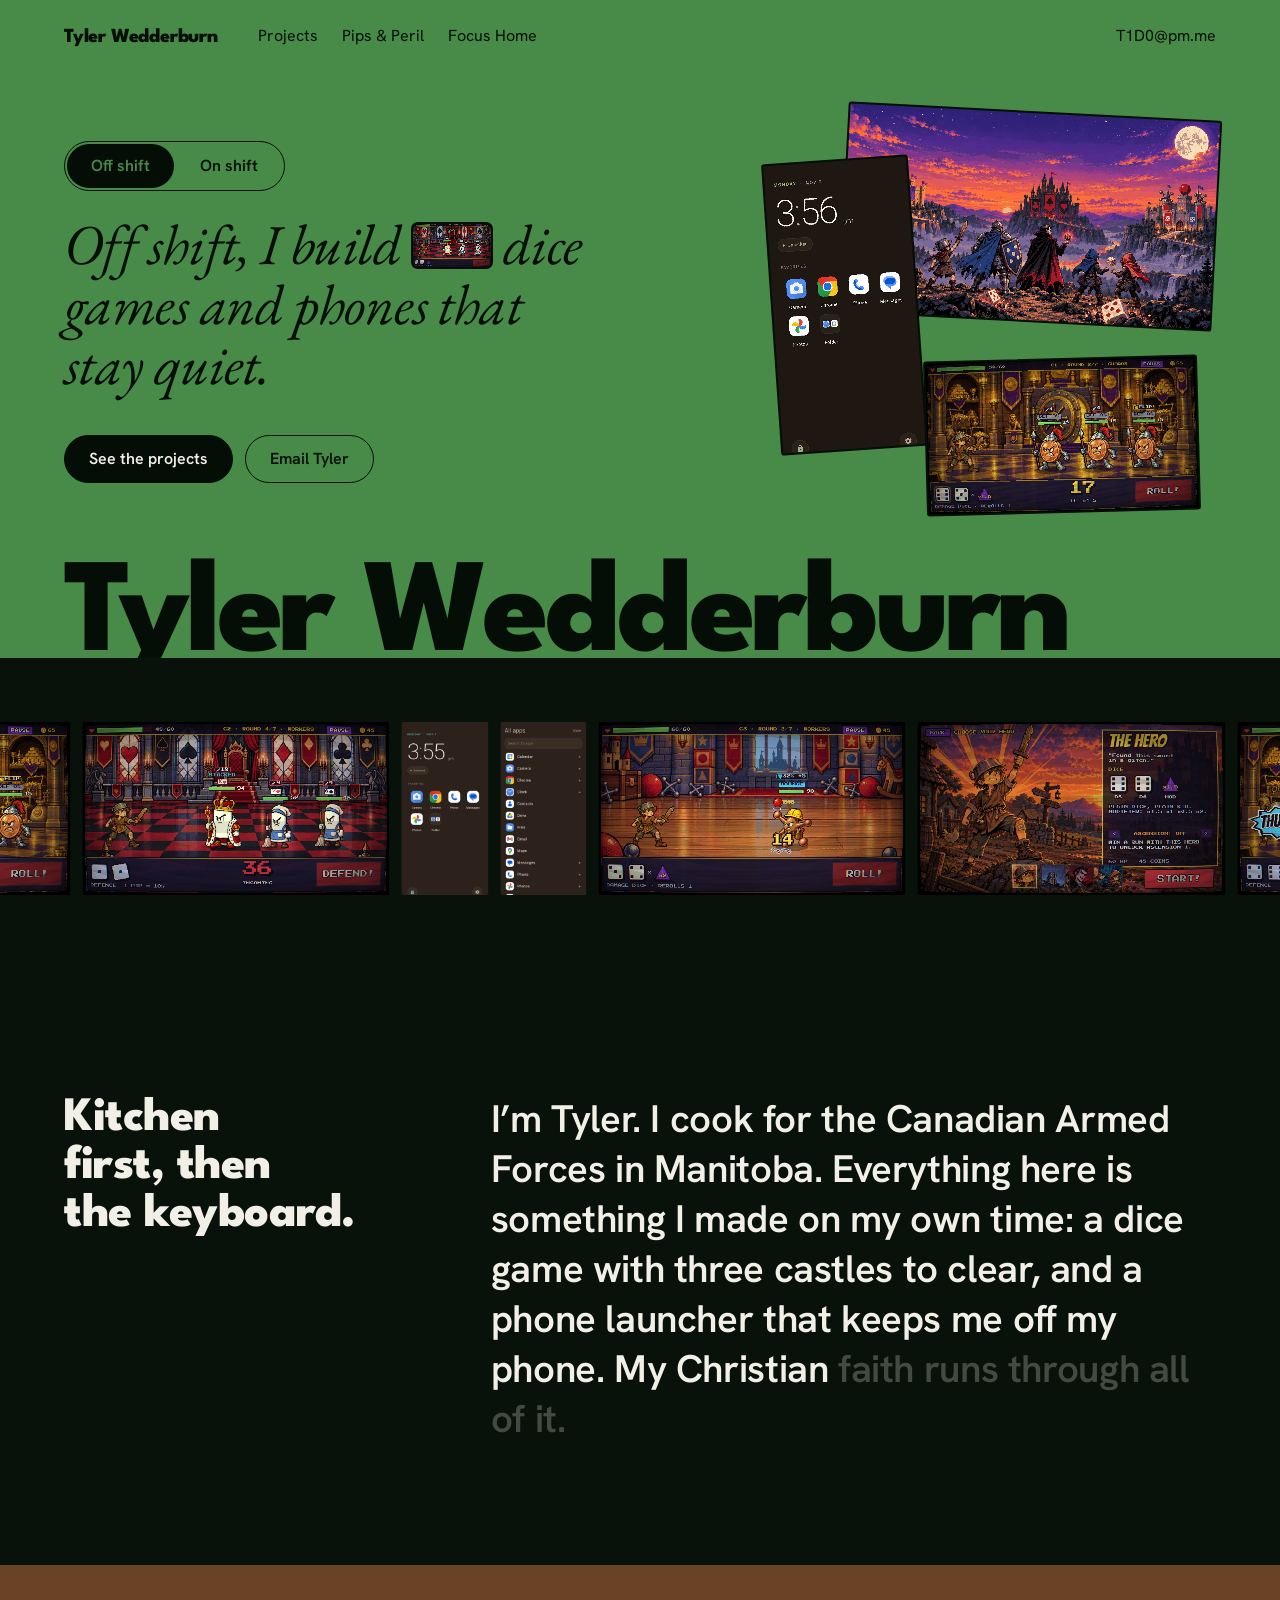
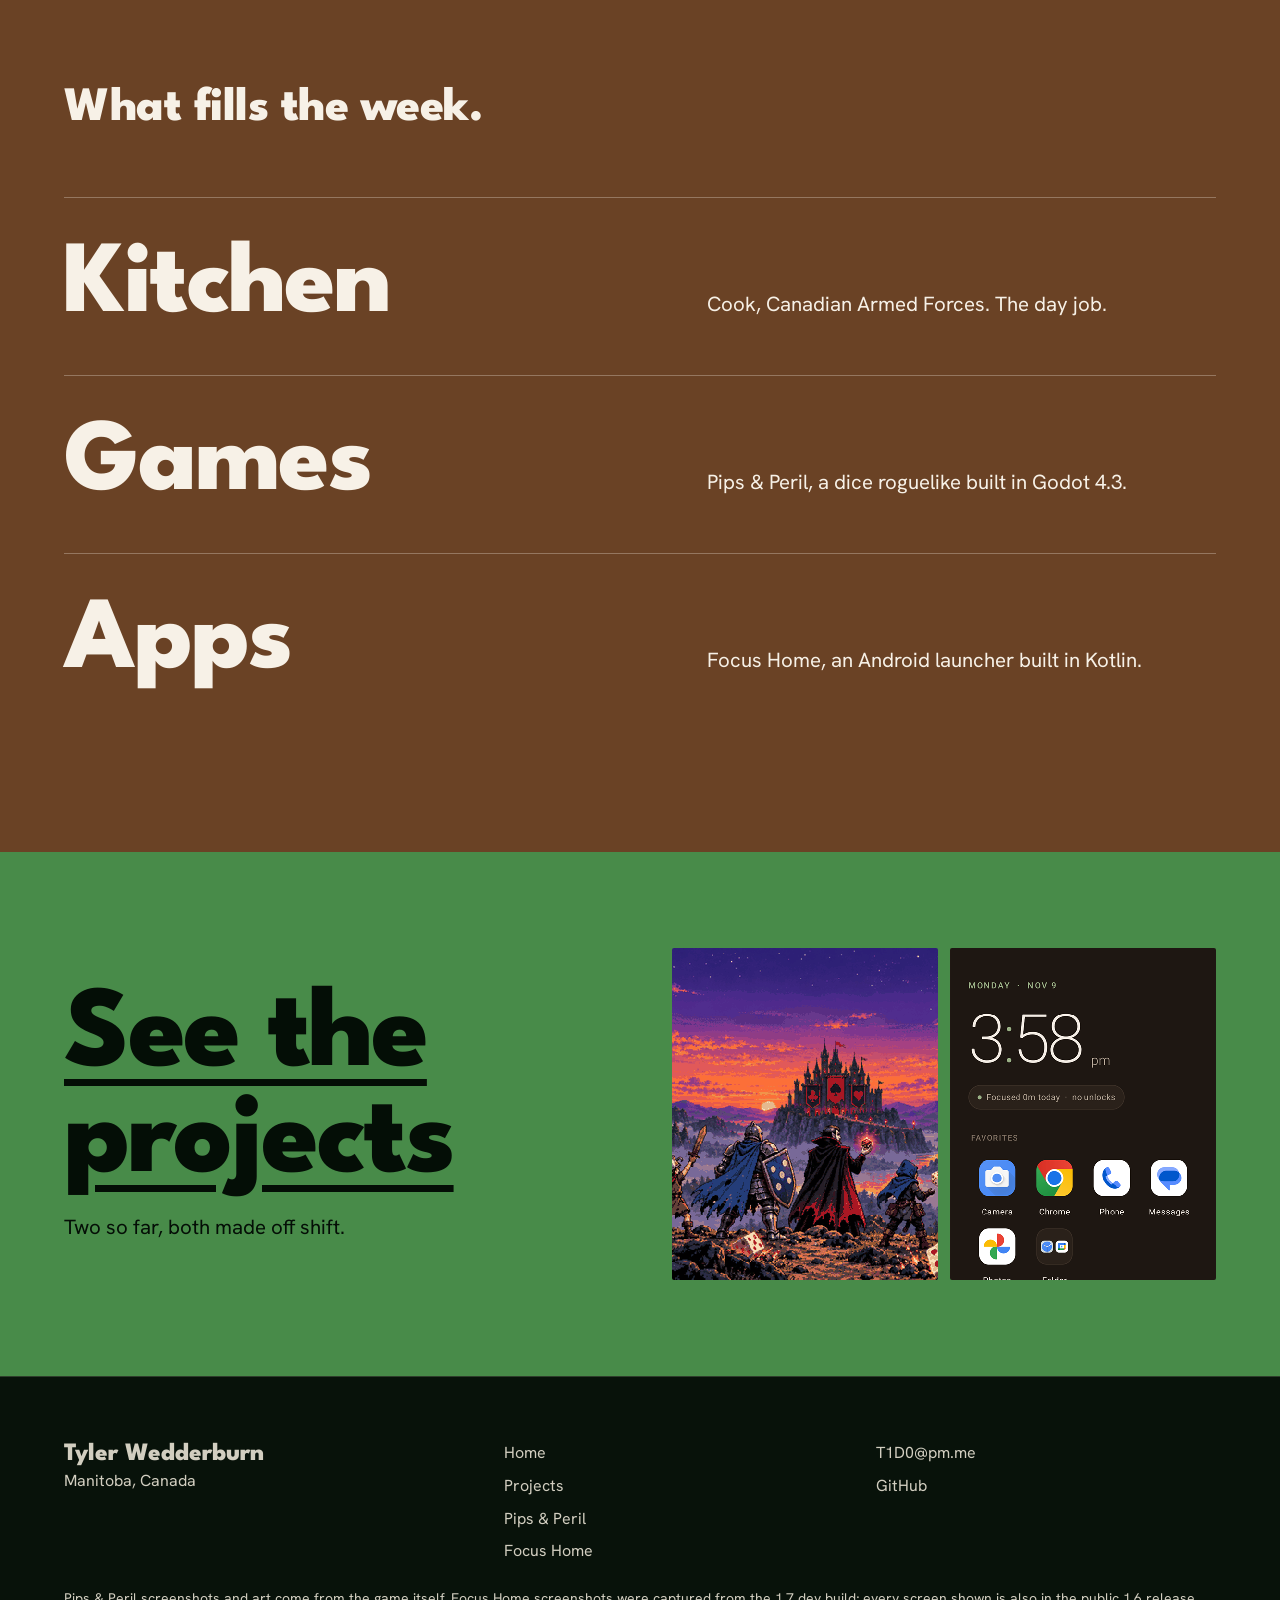
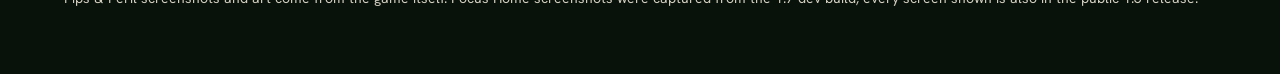
==== commit 3e82fb8a: "Remove the fact list from the home hero Co-Authored-By: Claude Opus 5.5 <noreply@anthropic.com>" ====
--- a/index.html
+++ b/index.html
@@ -11,7 +11,7 @@
 <script>document.documentElement.classList.add('js');</script>
 <style>
 /* Hallmark · shape: a four-page site, a home that says who Tyler is, a tiled projects index, one full page per project · genre: editorial · theme: custom · job: hire · idea: "A military cook's off-shift work, each project shown in its own world inside his green and wood frame" · vibe: "forest green, walnut, bold type, worlds inside"
- * paper: oklch(17% 0.022 150) · accent: oklch(72% 0.14 144) · display: League Spartan 800 (home adds an EB Garamond italic line; Pixelify Sans on Pips & Peril; Hanken Grotesk heads on Focus Home; each page loads three families at most) · body: Hanken Grotesk · hero: a spec sheet of four facts, an off shift / on shift switch that repaints the hero green or walnut, a serif line with a game screenshot set inline, and the name set so its baseline sits on the hero's bottom edge · nav: wordmark, the three pages by name, the email at the far edge, one shared header on every page · footer: one band, name and place, page links, email, picture note · imagery: Pips & Peril screenshots 8 (Godot autopilot capture), game art (user's own), Focus Home screens built in HTML (no screenshots yet), portrait slot waiting · signature: the off shift / on shift switch on the home hero; per page a different style (spec-sheet editorial home, collage projects canvas, arcade Pips page with a pixel rail and a dice roller, austere Focus page with a scan demo)
+ * paper: oklch(17% 0.022 150) · accent: oklch(72% 0.14 144) · display: League Spartan 800 (home adds an EB Garamond italic line; Pixelify Sans on Pips & Peril; Hanken Grotesk heads on Focus Home; each page loads three families at most) · body: Hanken Grotesk · hero: an off shift / on shift switch that repaints the hero green or walnut, a serif line with a game screenshot set inline, and the name set so its baseline sits on the hero's bottom edge · nav: wordmark, the three pages by name, the email at the far edge, one shared header on every page · footer: one band, name and place, page links, email, picture note · imagery: Pips & Peril screenshots 8 (Godot autopilot capture), game art (user's own), Focus Home screens built in HTML (no screenshots yet), portrait slot waiting · signature: the off shift / on shift switch on the home hero; per page a different style (editorial home, collage projects canvas, arcade Pips page with a pixel rail and a dice roller, austere Focus page with a scan demo)
  * axes: dark/display-heavy/chromatic-green · posture: full palette (field green, seal walnut, ink, forest paper; project pages swap in their own palettes) · contrast: pass · fold: pass · v2.0.0 */
 /* Hallmark · pre-emit critique: P4 H5 E4 S5 R4 V5 · weakest: P, a hobby portfolio can read as a résumé; the home leads with the kitchen-to-keyboard fact and real screens instead of a skills list */
 /* Hallmark · waive 37 · the shared stylesheet names four faces but each page loads three · the home page loads EB Garamond and never Pixelify Sans, the Pips & Peril and projects pages load Pixelify Sans and never EB Garamond */
@@ -117,14 +117,11 @@
 .footer__note { margin-top: var(--space-lg); font-size: var(--text-sm); color: var(--color-muted); }
 
 /* ---------- home ---------- */
-/* the home hero: a spec sheet, a side switch, a serif line with a picture in it, the name bleeding off the edge */
+/* the home hero: a side switch, a serif line with a picture in it, the name bleeding off the edge */
 .home-hero { --hero-bg: var(--color-field); --hero-ink: var(--color-field-ink); --hero-btn-ink: var(--color-ink); --hero-hover: var(--color-field-hover); position: relative; overflow: hidden; background: var(--hero-bg); color: var(--hero-ink); transition: background-color var(--dur-long) var(--ease-in-out), color var(--dur-long) var(--ease-in-out); }
 .home-hero[data-side="on"] { --hero-bg: var(--color-wood); --hero-ink: var(--color-wood-ink); --hero-btn-ink: var(--color-wood); --hero-hover: var(--color-wood-2); }
 .home-hero .nav, .home-hero .wordmark, .home-hero .nav__links a, .home-hero .nav__mail { color: var(--hero-ink); }
 .home-hero :focus-visible { outline-color: var(--hero-ink); }
-.spec { display: grid; grid-template-columns: repeat(4, minmax(0, 1fr)); gap: var(--gap-columns); margin: var(--space-lg) 0 0; padding-top: var(--space-md); border-top: 1px solid var(--hero-ink); }
-.spec dt { font-size: var(--text-sm); }
-.spec dd { margin: var(--space-3xs) 0 0; font-weight: 600; }
 .hero-body { display: grid; grid-template-columns: minmax(0, 7fr) minmax(0, 5fr); gap: var(--space-2xl); align-items: center; }
 .stack { position: relative; height: 400px; margin-top: var(--space-xl); }
 .stack > * { position: absolute; border-radius: var(--radius-card); outline: 2px solid var(--hero-ink); outline-offset: -1px; }
@@ -473,7 +470,6 @@
   .about, .split, .split--flip, .onward__link, .tiles, .footer__row, .page-focus .p-hero__inner { grid-template-columns: minmax(0, 1fr); }
   .week__row, .rows > div { grid-template-columns: minmax(0, 1fr); gap: var(--space-sm); }
   .screens { grid-template-columns: minmax(0, 1fr); }
-  .spec { grid-template-columns: repeat(2, minmax(0, 1fr)); row-gap: var(--space-md); }
   .hero-body { grid-template-columns: minmax(0, 1fr); }
   .stack { display: none; }
   .collage { grid-template-columns: repeat(2, minmax(0, 1fr)); grid-auto-rows: auto; }
@@ -507,6 +503,37 @@
   .table { font-size: var(--text-md); }
   .shots { grid-template-columns: minmax(0, 1fr); }
   .giant { margin-top: var(--space-lg); }
+
+  /* Pips & Peril: one swipeable row of castle tabs, dice that fit a 320px screen */
+  .switch__tabs { flex-wrap: nowrap; overflow-x: auto; margin-inline: calc(-1 * var(--gutter)); padding: var(--space-3xs) var(--gutter); scrollbar-width: none; overscroll-behavior-x: contain; }
+  .switch__tabs::-webkit-scrollbar { display: none; }
+  .switch__tabs button { flex: 0 0 auto; }
+  .die { width: 80px; height: 80px; }
+  .die__face { width: 54px; height: 54px; }
+  .die__face i { width: 10px; height: 10px; }
+
+  /* Focus Home: one centred phone in the hero, cropped by the section edge */
+  .ap-fan { height: 400px; }
+  .ap-fan__side { display: none; }
+  .ap-fan__main { width: min(240px, 64vw); }
+  .b--stat { min-height: 0; padding-block: var(--space-xl); }
+  .b--wide, .b--tall, .b--dark { min-height: 480px; }
+  .b--tall .b__pic > img { object-position: 50% 62%; }
+  .story__inline { width: min(220px, 62vw); }
+  .compare { font-size: var(--text-md); }
+  .compare thead th { padding-inline: var(--space-xs); }
+  .compare tbody th { width: 46%; padding-right: var(--space-sm); }
+  .compare tbody td { padding-inline: var(--space-xs); }
+}
+
+/* Touch screens: every link and control is at least 44px tall, so thumbs land where they aim */
+@media (pointer: coarse), (max-width: 60rem) {
+  .wordmark, .nav__links a, .nav__mail, .subnav__name, .ap-link, .text-link, .footer a, .next a span, .skip { display: inline-flex; align-items: center; min-height: 44px; }
+  .footer a { min-width: 44px; }
+  .build-tag { min-height: 44px; }
+  .nav__links { gap: var(--space-md); }
+  .footer ul { gap: 0; }
+  .footer__note { margin-top: var(--space-md); }
 }
 
 </style>
@@ -525,12 +552,6 @@
   </ul></nav>
   <a class="nav__mail" href="mailto:T1D0@pm.me">T1D0@pm.me</a>
 </div>
-      <dl class="spec">
-        <div><dt>Name</dt><dd>Tyler Wedderburn</dd></div>
-        <div><dt>Day job</dt><dd>Cook, Canadian Armed Forces</dd></div>
-        <div><dt>Based in</dt><dd>Manitoba, Canada</dd></div>
-        <div><dt>Off shift</dt><dd>Games in Godot, apps in Kotlin</dd></div>
-      </dl>
       <div class="hero-body">
       <div>
       <div class="side" role="group" aria-label="Which side of the week">
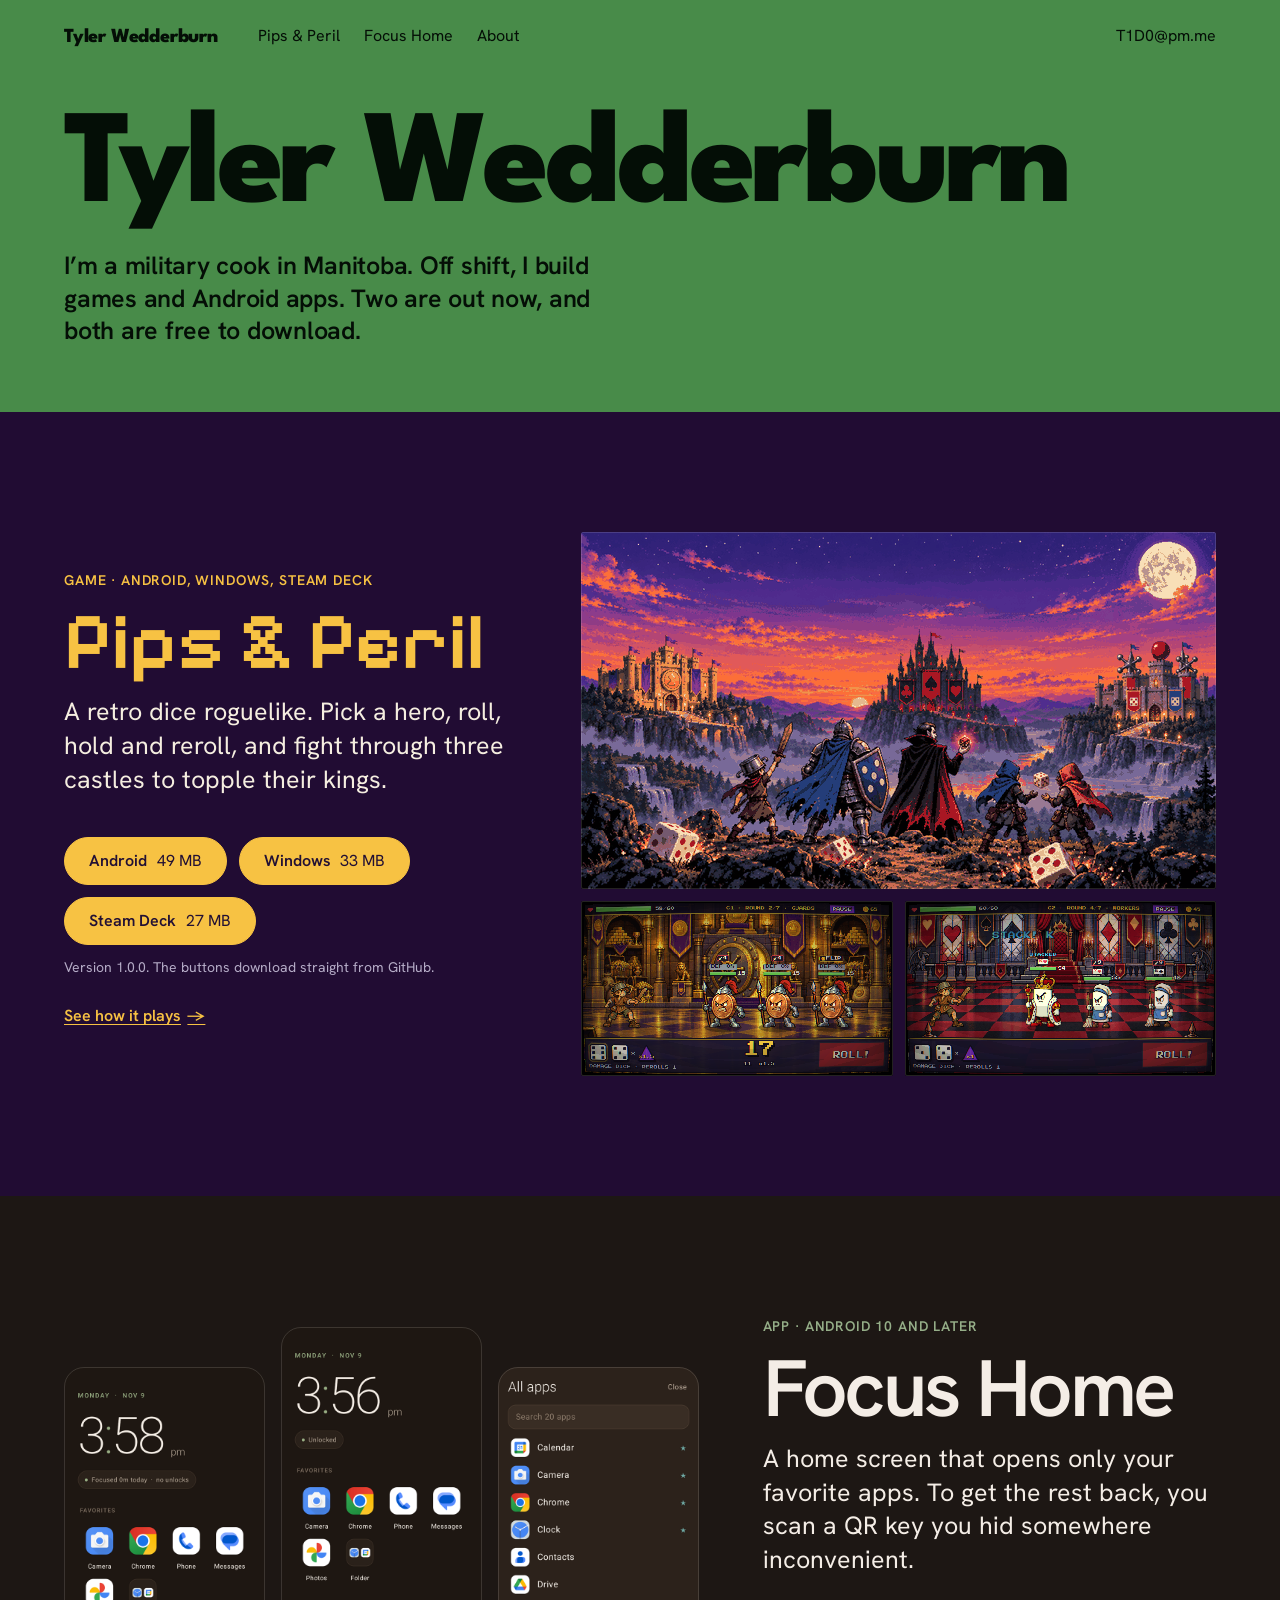
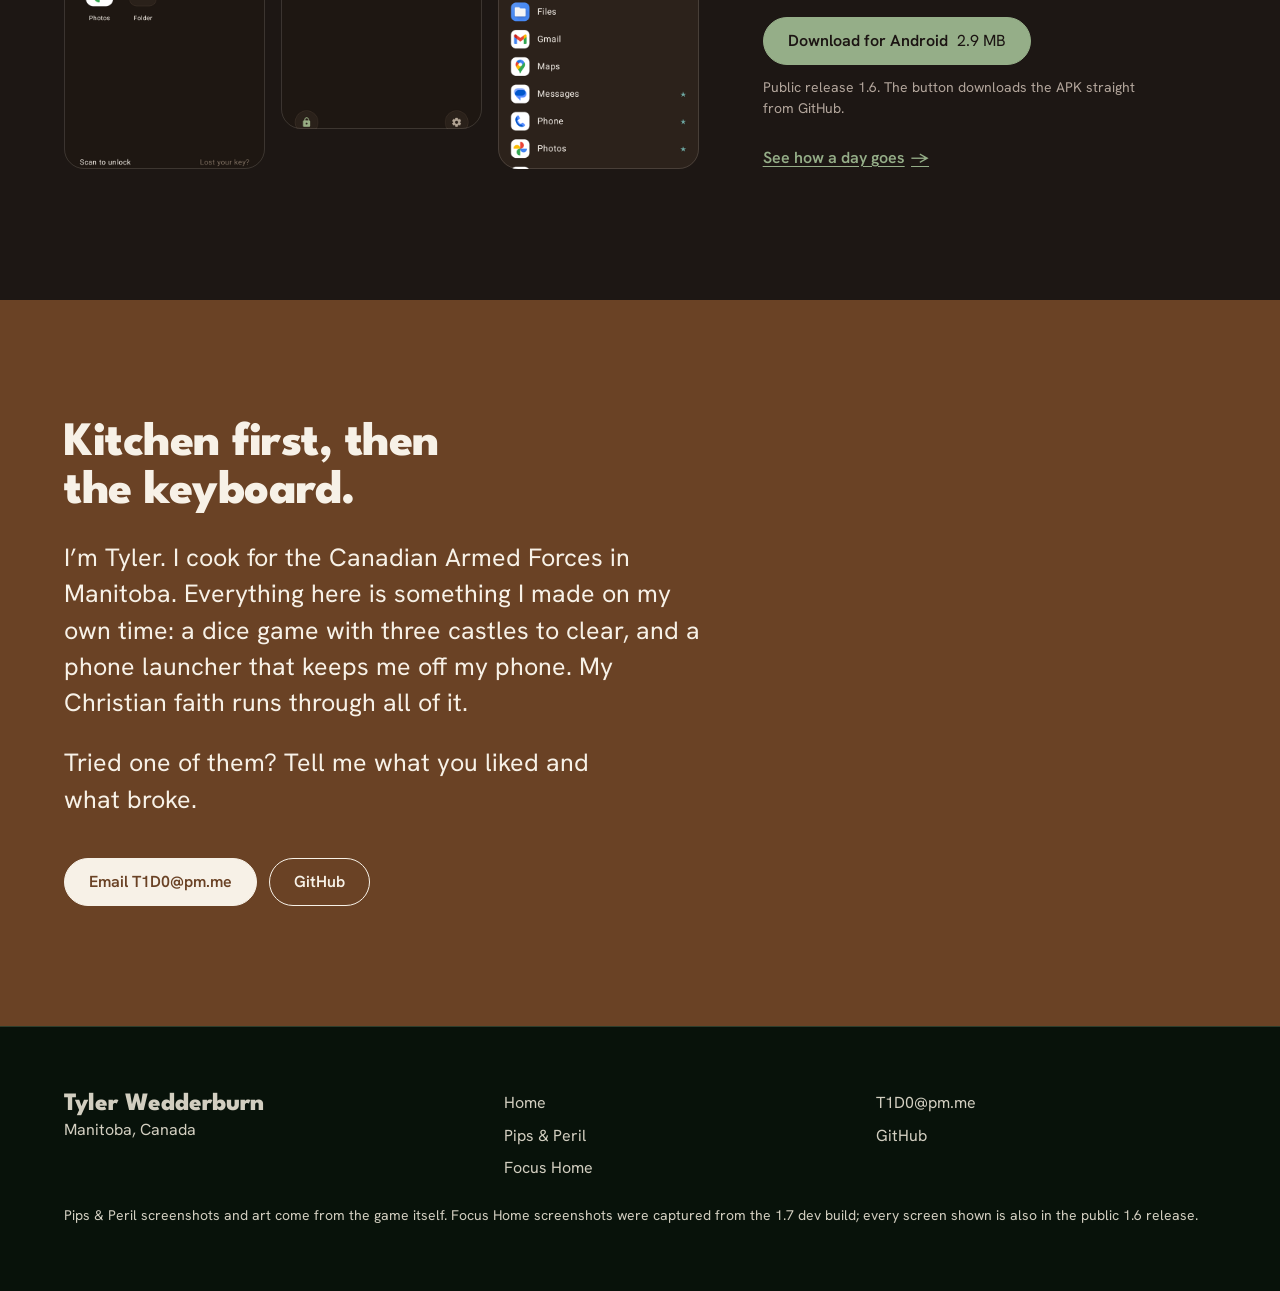
==== commit eebb94d8: "Redesign around trying the projects Put both projects and their download buttons on the home page, a" ====
--- a/index.html
+++ b/index.html
@@ -3,20 +3,19 @@
 <head>
 <meta charset="utf-8">
 <meta name="viewport" content="width=device-width, initial-scale=1">
-<title>Tyler Wedderburn</title>
-<meta name="description" content="Tyler Wedderburn is a military cook in Manitoba who builds games and Android apps off shift.">
+<title>Tyler Wedderburn: games and Android apps</title>
+<meta name="description" content="Tyler Wedderburn is a military cook in Manitoba who builds games and Android apps off shift. Download Pips &amp; Peril and Focus Home.">
+<meta property="og:type" content="website">
+<meta property="og:title" content="Tyler Wedderburn: games and Android apps">
+<meta property="og:description" content="Tyler Wedderburn is a military cook in Manitoba who builds games and Android apps off shift. Download Pips &amp; Peril and Focus Home.">
+<meta property="og:url" content="https://twedderburn.github.io/portfolio/">
+<meta property="og:image" content="https://twedderburn.github.io/portfolio/img/pips-title.png">
+<link rel="icon" href="data:image/svg+xml,%3Csvg xmlns='http://www.w3.org/2000/svg' viewBox='0 0 32 32'%3E%3Crect width='32' height='32' rx='4' fill='%234f9a4b'/%3E%3Cpath d='M8 9h16v4h-6v11h-4V13H8z' fill='%230d1a10'/%3E%3C/svg%3E">
 <link rel="preconnect" href="https://fonts.googleapis.com">
 <link rel="preconnect" href="https://fonts.gstatic.com" crossorigin>
-<link href="https://fonts.googleapis.com/css2?family=League+Spartan:wght@800&family=Hanken+Grotesk:wght@400;600&family=EB+Garamond:ital@1&display=swap" rel="stylesheet">
+<link href="https://fonts.googleapis.com/css2?family=League+Spartan:wght@800&family=Hanken+Grotesk:wght@400;600&family=Pixelify+Sans:wght@600&display=swap" rel="stylesheet">
 <script>document.documentElement.classList.add('js');</script>
 <style>
-/* Hallmark · shape: a four-page site, a home that says who Tyler is, a tiled projects index, one full page per project · genre: editorial · theme: custom · job: hire · idea: "A military cook's off-shift work, each project shown in its own world inside his green and wood frame" · vibe: "forest green, walnut, bold type, worlds inside"
- * paper: oklch(17% 0.022 150) · accent: oklch(72% 0.14 144) · display: League Spartan 800 (home adds an EB Garamond italic line; Pixelify Sans on Pips & Peril; Hanken Grotesk heads on Focus Home; each page loads three families at most) · body: Hanken Grotesk · hero: an off shift / on shift switch that repaints the hero green or walnut, a serif line with a game screenshot set inline, and the name set so its baseline sits on the hero's bottom edge · nav: wordmark, the three pages by name, the email at the far edge, one shared header on every page · footer: one band, name and place, page links, email, picture note · imagery: Pips & Peril screenshots 8 (Godot autopilot capture), game art (user's own), Focus Home screens built in HTML (no screenshots yet), portrait slot waiting · signature: the off shift / on shift switch on the home hero; per page a different style (editorial home, collage projects canvas, arcade Pips page with a pixel rail and a dice roller, austere Focus page with a scan demo)
- * axes: dark/display-heavy/chromatic-green · posture: full palette (field green, seal walnut, ink, forest paper; project pages swap in their own palettes) · contrast: pass · fold: pass · v2.0.0 */
-/* Hallmark · pre-emit critique: P4 H5 E4 S5 R4 V5 · weakest: P, a hobby portfolio can read as a résumé; the home leads with the kitchen-to-keyboard fact and real screens instead of a skills list */
-/* Hallmark · waive 37 · the shared stylesheet names four faces but each page loads three · the home page loads EB Garamond and never Pixelify Sans, the Pips & Peril and projects pages load Pixelify Sans and never EB Garamond */
-/* Hallmark · waive 83 · the projects collage is a portfolio of Tyler's own work · every tile is a real Pips & Peril capture or a real Focus Home dev build screenshot, and each one links to its project */
-/* Hallmark · waive 77 · the about section is one statement set at 46px across eight columns · Tyler's own words about the kitchen and his faith carry it, and the portrait slot fills the left column once his photo arrives */
 :root { color-scheme: dark; }
 :root {
   --space-3xs: 2px; --space-2xs: 4px; --space-xs: 8px; --space-sm: 12px; --space-md: 16px; --space-lg: 24px; --space-xl: 40px; --space-2xl: 64px; --space-3xl: 96px; --space-4xl: 144px;
@@ -72,10 +71,14 @@
 @media (max-width: 40rem) { :root { --gutter: 16px; --section-gap-s: 56px; --section-gap: 72px; --section-gap-l: 96px; --gap-columns: 16px; } }
 @media (prefers-reduced-motion: reduce) { *:not(.keep-motion), *:not(.keep-motion)::before, *:not(.keep-motion)::after { animation-duration: 0.01ms !important; animation-iteration-count: 1 !important; transition-duration: 0.01ms !important; scroll-behavior: auto !important; } }
 
-
-/* ---------- page palettes ---------- */
-body.page-pips { --color-paper: var(--pp-paper); --color-paper-2: var(--pp-paper-2); --color-paper-3: var(--pp-paper-3); --color-ink: var(--pp-ink); --color-ink-2: var(--pp-ink-2); --color-muted: var(--pp-muted); --color-rule: var(--pp-rule); --color-accent: var(--pp-gold); --color-accent-ink: var(--pp-accent-ink); --color-focus: var(--pp-focus); --font-head: var(--font-outlier); }
-body.page-focus { --color-paper: var(--es-walnut); --color-paper-2: var(--es-mocha); --color-paper-3: var(--es-card); --color-ink: var(--es-ink); --color-ink-2: var(--es-ink-2); --color-muted: var(--es-muted); --color-rule: var(--es-rule); --color-accent: var(--es-sage); --color-accent-ink: var(--es-sage-ink); --color-focus: var(--es-focus); --font-head: var(--font-body); }
+/* Tyler Wedderburn's portfolio: a home page that puts both projects and their downloads up front, and one full page per project.
+ * Frame: forest green, walnut and wood, League Spartan heads, Hanken Grotesk body.
+ * Each project keeps its own world wherever it appears: plum, gold and Pixelify Sans for Pips & Peril; walnut, sage and plain Hanken for Focus Home. */
+
+/* ---------- project worlds: inside a project, its colours win ---------- */
+.page-pips, .world-pips { --color-paper: var(--pp-paper); --color-paper-2: var(--pp-paper-2); --color-paper-3: var(--pp-paper-3); --color-ink: var(--pp-ink); --color-ink-2: var(--pp-ink-2); --color-muted: var(--pp-muted); --color-rule: var(--pp-rule); --color-accent: var(--pp-gold); --color-accent-ink: var(--pp-accent-ink); --color-focus: var(--pp-focus); --font-head: var(--font-outlier); }
+.page-focus, .world-focus { --color-paper: var(--es-walnut); --color-paper-2: var(--es-mocha); --color-paper-3: var(--es-card); --color-ink: var(--es-ink); --color-ink-2: var(--es-ink-2); --color-muted: var(--es-muted); --color-rule: var(--es-rule); --color-accent: var(--es-sage); --color-accent-ink: var(--es-sage-ink); --color-focus: var(--es-focus); --font-head: var(--font-body); }
+.world-pips, .world-focus { background: var(--color-paper); color: var(--color-ink); }
 
 /* ---------- shared chrome ---------- */
 .skip { position: absolute; left: var(--space-md); top: calc(-1 * var(--space-3xl)); z-index: var(--z-toast); padding: var(--space-xs) var(--space-md); background: var(--color-ink); color: var(--color-paper); }
@@ -90,13 +93,17 @@
 .nav__links a[aria-current="page"] { color: var(--color-ink); text-decoration: underline; text-decoration-thickness: 2px; text-underline-offset: 0.3em; }
 .nav__mail { margin-left: auto; }
 
-.btn { display: inline-flex; align-items: center; min-height: 48px; padding: 0 var(--space-lg); border: 1px solid var(--color-ink); border-radius: var(--radius-pill); background: var(--color-ink); color: var(--color-paper); font: 600 var(--text-md)/1 var(--font-body); white-space: nowrap; text-decoration: none; cursor: pointer; transition: background-color var(--dur-short) var(--ease-out), transform var(--dur-micro) var(--ease-out); }
+.btn { display: inline-flex; align-items: center; min-height: 48px; padding: 0 var(--space-lg); border: 1px solid var(--color-ink); border-radius: var(--radius-pill); background: var(--color-ink); color: var(--color-paper); font: 600 var(--text-md)/1 var(--font-body); white-space: nowrap; text-decoration: none; cursor: pointer; transition: background-color var(--dur-short) var(--ease-out), border-color var(--dur-short) var(--ease-out), transform var(--dur-micro) var(--ease-out); }
 .btn:hover { background: var(--color-ink-2); }
 .btn:active { transform: translateY(1px); }
 .btn:focus-visible { outline: 2px solid var(--color-focus); outline-offset: 3px; }
 .btn:disabled { opacity: 0.55; cursor: not-allowed; transform: none; }
 .btn--quiet { background: transparent; color: var(--color-ink); border-color: var(--color-ink-2); }
 .btn--quiet:hover { background: var(--color-paper-2); }
+/* a download: the accent colour, with the file size set lighter beside the label */
+.btn--get { background: var(--color-accent); color: var(--color-accent-ink); border-color: var(--color-accent); }
+.btn--get:hover { background: var(--color-ink); border-color: var(--color-ink); }
+.btn span, .pill span { margin-left: 0.6em; font-weight: 400; }
 .actions { display: flex; flex-wrap: wrap; gap: var(--space-sm); }
 
 .section { padding-block: var(--section-gap-s); }
@@ -116,113 +123,84 @@
 .footer a:hover { text-decoration: underline; }
 .footer__note { margin-top: var(--space-lg); font-size: var(--text-sm); color: var(--color-muted); }
 
+/* a sticky bar on each project page: the project's name, its sections, and the download */
+.subnav { position: sticky; top: 0; z-index: var(--z-sticky-nav); background: color-mix(in oklab, var(--color-paper) 84%, transparent); backdrop-filter: saturate(1.4) blur(18px); border-bottom: 1px solid var(--color-rule); }
+.subnav__in { display: flex; align-items: center; gap: var(--space-lg); min-height: 56px; }
+.subnav__name { margin-right: auto; font: 600 var(--text-lg)/1 var(--font-head); letter-spacing: -0.01em; color: var(--color-ink); text-decoration: none; white-space: nowrap; }
+.subnav__links { display: flex; gap: var(--space-lg); margin: 0; padding: 0; list-style: none; }
+.subnav__links a { font-size: var(--text-sm); color: var(--color-ink-2); text-decoration: none; white-space: nowrap; transition: color var(--dur-short) var(--ease-out); }
+.subnav__links a:hover { color: var(--color-ink); }
+.pill { display: inline-flex; align-items: center; min-height: 44px; padding: 0 var(--space-lg); border-radius: var(--radius-pill); background: var(--color-accent); color: var(--color-accent-ink); font: 600 var(--text-sm)/1 var(--font-body); white-space: nowrap; text-decoration: none; transition: background-color var(--dur-short) var(--ease-out), transform var(--dur-micro) var(--ease-out); }
+.pill:hover { background: var(--color-ink); }
+.pill:active { transform: translateY(1px); }
+.pill:focus-visible { outline: 2px solid var(--color-focus); outline-offset: 3px; }
+.pill--lg { min-height: 52px; padding: 0 var(--space-xl); font-size: var(--text-md); }
+
+/* the download section that closes each project page */
+.getit__grid { display: grid; grid-template-columns: repeat(3, minmax(0, 1fr)); gap: var(--space-md); margin-top: var(--space-2xl); }
+.getit__grid--one { grid-template-columns: minmax(0, 640px); }
+.getit__card { display: flex; flex-direction: column; align-items: flex-start; gap: var(--space-sm); padding: var(--space-xl); background: var(--color-paper-2); border: 1px solid var(--color-rule); border-radius: var(--radius-card); }
+.band-plum .getit__card, .band-espresso .getit__card { background: var(--color-paper-3); }
+.page-focus .getit__card { border-radius: 28px; }
+.getit__card h3 { font: 600 var(--text-2xl)/1.1 var(--font-head); }
+.page-focus .getit__card h3 { letter-spacing: -0.025em; }
+.getit__card p { flex: 1; font-size: var(--text-lead); line-height: 1.45; color: var(--color-ink-2); }
+.getit__card .btn, .getit__card .pill { margin-top: var(--space-sm); }
+.getit__note { margin-top: var(--space-lg); color: var(--color-muted); max-width: 70ch; }
+.getit__note a { color: var(--color-ink); text-underline-offset: 0.2em; }
+
 /* ---------- home ---------- */
-/* the home hero: a side switch, a serif line with a picture in it, the name bleeding off the edge */
-.home-hero { --hero-bg: var(--color-field); --hero-ink: var(--color-field-ink); --hero-btn-ink: var(--color-ink); --hero-hover: var(--color-field-hover); position: relative; overflow: hidden; background: var(--hero-bg); color: var(--hero-ink); transition: background-color var(--dur-long) var(--ease-in-out), color var(--dur-long) var(--ease-in-out); }
-.home-hero[data-side="on"] { --hero-bg: var(--color-wood); --hero-ink: var(--color-wood-ink); --hero-btn-ink: var(--color-wood); --hero-hover: var(--color-wood-2); }
-.home-hero .nav, .home-hero .wordmark, .home-hero .nav__links a, .home-hero .nav__mail { color: var(--hero-ink); }
-.home-hero :focus-visible { outline-color: var(--hero-ink); }
-.hero-body { display: grid; grid-template-columns: minmax(0, 7fr) minmax(0, 5fr); gap: var(--space-2xl); align-items: center; }
-.stack { position: relative; height: 400px; margin-top: var(--space-xl); }
-.stack > * { position: absolute; border-radius: var(--radius-card); outline: 2px solid var(--hero-ink); outline-offset: -1px; }
-.stack img { image-rendering: pixelated; object-fit: cover; }
-.stack__a { top: 0; right: 0; width: 82%; aspect-ratio: 16 / 9; rotate: 3deg; }
-.stack__b { left: 2%; top: 12%; width: 32%; aspect-ratio: 1 / 2; rotate: -4deg; image-rendering: auto; }
-.stack__c { right: 4%; bottom: 0; width: 60%; aspect-ratio: 16 / 9; rotate: -1.5deg; }
-.home-hero[data-side="on"] .stack > * { rotate: 0deg; }
-.stack > * { transition: rotate var(--dur-long) var(--ease-in-out); }
-.side { display: inline-flex; gap: var(--space-3xs); margin-top: var(--space-xl); padding: var(--space-3xs); border: 1px solid var(--hero-ink); border-radius: var(--radius-pill); }
-.side button { min-height: 44px; padding: 0 var(--space-lg); border: 0; border-radius: var(--radius-pill); background: transparent; color: var(--hero-ink); font: 600 var(--text-md)/1 var(--font-body); cursor: pointer; transition: background-color var(--dur-short) var(--ease-out), color var(--dur-short) var(--ease-out); }
-.side button:hover { background: color-mix(in oklab, var(--hero-ink) 12%, transparent); }
-.side button[aria-pressed="true"] { background: var(--hero-ink); color: var(--hero-bg); }
-.side button:active { transform: translateY(1px); }
-.side button:focus-visible { outline: 2px solid var(--hero-ink); outline-offset: 3px; }
-.side button:disabled { opacity: 0.55; cursor: not-allowed; }
-html:not(.js) .side { display: none; }
-.serif-line { margin-top: var(--space-lg); font: italic 400 clamp(2.25rem, 4.4vw, 4.25rem)/1.06 var(--font-serif); letter-spacing: -0.01em; max-width: 21ch; }
-.chip { display: inline-block; height: 0.8em; width: auto; aspect-ratio: 16 / 9; vertical-align: -0.06em; border-radius: 0.1em; image-rendering: pixelated; outline: 2px solid var(--hero-ink); outline-offset: -1px; }
-.home-hero .actions { margin-top: var(--space-xl); }
-.home-hero .btn { background: var(--hero-ink); color: var(--hero-btn-ink); border-color: var(--hero-ink); }
-.home-hero .btn:hover { background: var(--hero-hover); border-color: var(--hero-hover); }
-.home-hero .btn--quiet { background: transparent; color: var(--hero-ink); border-color: var(--hero-ink); }
-.home-hero .btn--quiet:hover { background: color-mix(in oklab, var(--hero-ink) 12%, transparent); }
-.giant { max-width: 1520px; margin: var(--space-xl) auto 0; padding-inline: var(--gutter); height: 0.8em; overflow: hidden; font: 800 min(10.4vw, 10rem)/1 var(--font-display); letter-spacing: -0.03em; white-space: nowrap; color: var(--hero-ink); }
-.giant__line { display: block; }
-.js .giant__line { animation: rise 0.8s var(--ease-out) both; }
-@keyframes rise { from { opacity: 0; transform: translateY(40%); } to { opacity: 1; transform: none; } }
-.reel-band { background: var(--color-paper); color: var(--color-ink); padding-block: var(--space-2xl); }
-
-.reel { overflow: hidden; padding-bottom: var(--space-md); }
-.reel__track { display: flex; gap: var(--space-sm); width: max-content; }
-.js .reel__track { transform: translateX(var(--reel, 0px)); }
-.reel__item { flex: 0 0 auto; width: clamp(240px, 24vw, 380px); margin: 0; }
-.reel__item img { width: 100%; height: auto; aspect-ratio: 16 / 9; image-rendering: pixelated; border-radius: var(--radius-card); }
-.reel__item--fh { aspect-ratio: 16 / 9; display: grid; align-content: center; gap: var(--space-2xs); padding: var(--space-lg); background: var(--fh-black); color: var(--fh-white); border-radius: var(--radius-card); }
-.reel__item--fh b { font: 400 var(--text-3xl)/1 var(--font-body); font-variant-numeric: tabular-nums; }
-.reel__item--fh span { color: var(--fh-grey); font-size: var(--text-sm); }
-
-.about { display: grid; grid-template-columns: minmax(0, 4fr) minmax(0, 8fr); gap: var(--space-2xl); align-items: start; }
-.portrait { display: none; aspect-ratio: 4 / 5; margin-bottom: var(--space-xl); border-radius: var(--radius-card); }
+/* the intro: a short green band, so the first project starts on the first screen */
+.intro { background: var(--color-field); color: var(--color-field-ink); --color-ink: var(--color-field-ink); --color-ink-2: var(--color-field-ink); --color-focus: var(--color-field-ink); }
+.intro__body { display: grid; gap: var(--space-lg); padding-block: var(--space-xl) var(--space-2xl); }
+.intro h1 { font: 800 min(10.4vw, 10rem)/0.86 var(--font-display); letter-spacing: -0.03em; white-space: nowrap; }
+.js .intro h1 { animation: rise 0.8s var(--ease-out) both; }
+@keyframes rise { from { opacity: 0; transform: translateY(24%); } to { opacity: 1; transform: none; } }
+.intro__line { max-width: 40ch; font: 600 var(--text-xl)/1.3 var(--font-body); letter-spacing: -0.01em; }
+
+/* one panel per project, in that project's colours: what it is, the downloads, then the pictures */
+.feature { padding-block: var(--section-gap-s); }
+.feature__in { display: grid; grid-template-columns: minmax(0, 5fr) minmax(0, 7fr); gap: var(--space-2xl); align-items: center; }
+.feature--flip .feature__in { grid-template-columns: minmax(0, 7fr) minmax(0, 5fr); }
+.feature--flip .feature__text { order: 2; }
+.feature__kind { font-size: var(--text-sm); font-weight: 600; letter-spacing: 0.06em; text-transform: uppercase; color: var(--color-accent); }
+.feature h2 { margin-top: var(--space-sm); font: 600 var(--text-display)/0.95 var(--font-head); letter-spacing: -0.01em; }
+.feature h2 a { text-decoration: none; }
+.feature h2 a:hover { text-decoration: underline; text-decoration-thickness: 0.06em; text-underline-offset: 0.12em; }
+.world-pips.feature h2 { color: var(--color-accent); }
+.world-focus.feature h2 { letter-spacing: -0.045em; }
+.feature__desc { margin-top: var(--space-md); max-width: 32ch; font-size: var(--text-xl); line-height: 1.35; }
+.feature .actions { margin-top: var(--space-xl); }
+.feature__note { margin-top: var(--space-sm); font-size: var(--text-sm); color: var(--color-muted); }
+.more { display: inline-flex; align-items: center; min-height: 44px; margin-top: var(--space-md); font-weight: 600; color: var(--color-accent); text-underline-offset: 0.2em; }
+.more::after { content: "\2192"; margin-left: 0.4em; transition: transform var(--dur-short) var(--ease-out); }
+.more:hover::after { transform: translateX(4px); }
+.feature__media { display: grid; gap: var(--space-sm); text-decoration: none; transition: transform var(--dur-short) var(--ease-out); }
+.feature__media:hover { transform: translateY(-4px); }
+.feature__media:focus-visible { outline: 2px solid var(--color-focus); outline-offset: 6px; }
+.feature__media img { width: 100%; outline: 1px solid color-mix(in oklab, var(--color-ink) 14%, transparent); outline-offset: -1px; }
+.media-pips { grid-template-columns: minmax(0, 1fr) minmax(0, 1fr); }
+.media-pips img { aspect-ratio: 16 / 9; object-fit: cover; image-rendering: pixelated; border-radius: var(--radius-card); }
+.media-pips img:first-child { grid-column: 1 / -1; }
+.media-focus { grid-template-columns: repeat(3, minmax(0, 1fr)); gap: var(--space-md); align-items: start; }
+.media-focus img { aspect-ratio: 1 / 2; object-fit: cover; object-position: 50% 0; border-radius: 20px; }
+.media-focus img:nth-child(odd) { margin-top: var(--space-xl); }
+
+/* about: Tyler's own words on wood, with room for his photo once there is one */
+.about-band { background: var(--color-wood); color: var(--color-wood-ink); --color-ink: var(--color-wood-ink); --color-ink-2: var(--color-wood-ink); --color-paper: var(--color-wood); --color-paper-2: color-mix(in oklab, var(--color-wood-ink) 12%, var(--color-wood)); --color-focus: var(--color-wood-ink); }
+.about { display: grid; gap: var(--space-2xl); align-items: start; }
+.about:has(.portrait img) { grid-template-columns: minmax(0, 4fr) minmax(0, 8fr); }
+.portrait { display: none; aspect-ratio: 4 / 5; border-radius: var(--radius-card); }
 .portrait:has(img) { display: block; }
-.say { font: 600 clamp(1.75rem, 3vw, 2.875rem)/1.3 var(--font-body); letter-spacing: -0.01em; max-width: 32ch; }
-.js .say .w { opacity: var(--o, 1); transition: opacity var(--dur-short) linear; }
-
-.week { background: var(--color-wood); color: var(--color-wood-ink); }
-.week .head { color: var(--color-wood-ink); }
-.week__rows { margin-top: var(--space-2xl); display: grid; }
-.week__row { display: grid; grid-template-columns: minmax(0, 6fr) minmax(0, 5fr); gap: var(--gap-columns); align-items: baseline; padding-block: var(--space-xl); border-top: 1px solid color-mix(in oklab, var(--color-wood-ink) 30%, transparent); color: var(--color-wood-ink); text-decoration: none; }
-a.week__row { transition: background-color var(--dur-short) var(--ease-out); }
-a.week__row:hover { background: color-mix(in oklab, var(--color-wood-ink) 8%, transparent); }
-a.week__row:focus-visible { outline: 2px solid var(--color-wood-ink); outline-offset: 4px; }
-.week__word { font: 800 clamp(3rem, 8vw, 7.5rem)/0.95 var(--font-display); letter-spacing: -0.02em; }
-.week__row p { font-size: var(--text-lead); line-height: 1.45; max-width: 46ch; }
-
-.onward { background: var(--color-field); color: var(--color-field-ink); }
-.onward__link { display: grid; grid-template-columns: minmax(0, 1fr) minmax(0, 1fr); gap: var(--space-2xl); align-items: center; padding-block: var(--space-3xl); color: var(--color-field-ink); text-decoration: none; }
-.onward__link:focus-visible { outline: 2px solid var(--color-field-ink); outline-offset: 6px; }
-.onward__word { font: 800 clamp(3.5rem, 9vw, 8.5rem)/0.92 var(--font-display); letter-spacing: -0.02em; text-decoration: underline; text-decoration-thickness: 0.06em; text-underline-offset: 0.12em; transition: text-decoration-color var(--dur-short) var(--ease-out); }
-.onward__link:hover .onward__word { text-decoration-color: transparent; }
-.onward__link p { margin-top: var(--space-md); font-size: var(--text-lead); }
-.onward__tiles { display: grid; grid-template-columns: minmax(0, 1fr) minmax(0, 1fr); gap: var(--space-sm); }
-.onward__tiles img, .onward__tiles .reel__item--fh { width: 100%; aspect-ratio: 4 / 5; object-fit: cover; image-rendering: pixelated; border-radius: var(--radius-card); }
-
-/* ---------- projects index ---------- */
-.index-head { padding-block: var(--space-3xl) var(--section-gap-s); }
-.index-head h1 { font: 800 min(11vw, 10rem)/0.9 var(--font-display); letter-spacing: -0.02em; }
-.index-head p { margin-top: var(--space-lg); font-size: var(--text-xl); color: var(--color-ink-2); max-width: 46ch; }
-.tiles { display: grid; grid-template-columns: minmax(0, 1fr) minmax(0, 1fr); gap: var(--gap-columns); padding-bottom: var(--section-gap); }
-.tile { display: grid; grid-template-rows: auto 1fr; text-decoration: none; color: inherit; border-radius: var(--radius-card); overflow: hidden; transition: transform var(--dur-short) var(--ease-out); }
-.tile:hover { transform: translateY(-4px); }
-.tile:focus-visible { outline: 2px solid var(--color-focus); outline-offset: 4px; }
-.tile__pic { position: relative; aspect-ratio: 4 / 3; overflow: hidden; }
-.tile__pic img { width: 100%; height: 100%; object-fit: cover; image-rendering: pixelated; }
-.tile__body { display: grid; gap: var(--space-sm); align-content: start; padding: var(--space-xl); }
-.tile__body h2 { font-size: var(--text-section); line-height: 1; }
-.tile__body p { font-size: var(--text-lead); line-height: 1.45; max-width: 46ch; }
-.tile__body dl { display: grid; grid-template-columns: max-content minmax(0, 1fr); gap: var(--space-2xs) var(--space-md); margin: var(--space-sm) 0 0; font-size: var(--text-sm); }
-.tile__body dt { font-weight: 600; }
-.tile__body dd { margin: 0; }
-.tile--pips { background: var(--pp-plum); color: var(--color-wood-ink); }
-.tile--pips h2 { font-family: var(--font-outlier); font-weight: 600; color: var(--pp-gold); }
-.tile--focus { background: var(--fh-black); color: var(--fh-white); outline: 1px solid var(--fh-line); outline-offset: -1px; }
-.tile--focus h2 { font-family: var(--font-body); font-weight: 600; }
-.tile--focus dd, .tile--focus p { color: var(--fh-grey); }
-.tile--focus .tile__pic { display: grid; place-items: center; background: var(--fh-black); border-bottom: 1px solid var(--fh-line); }
-
-/* the rebuilt Focus Home screens */
-.fh { display: flex; flex-direction: column; gap: var(--space-md); padding: var(--space-xl); background: var(--fh-black); color: var(--fh-white); text-align: left; }
-.fh__clock { font: 400 clamp(3rem, 4.5vw, 4.5rem)/1 var(--font-body); font-variant-numeric: tabular-nums; letter-spacing: -0.02em; }
-.fh__sub { color: var(--fh-grey); font-size: var(--text-sm); }
-.fh__apps { display: grid; gap: var(--space-xs); margin: 0; padding: 0; list-style: none; font-size: var(--text-xl); line-height: 1.2; }
-.fh__pill { align-self: flex-start; display: inline-flex; align-items: center; min-height: 40px; padding: 0 var(--space-lg); border: 1px solid var(--fh-white); border-radius: var(--radius-pill); font-size: var(--text-sm); }
-.tile--focus .fh { width: min(320px, 70%); padding: var(--space-lg) 0; }
-.tile--focus .fh__apps { font-size: var(--text-lg); }
+.about .head { max-width: 16ch; }
+.about .say { margin-top: var(--space-lg); max-width: 46ch; font-size: var(--text-xl); line-height: 1.45; }
+.about .actions { margin-top: var(--space-xl); }
 
 /* ---------- project pages, shared ---------- */
 .p-hero { position: relative; overflow: hidden; }
-.p-hero__inner { position: relative; z-index: 2; display: grid; align-content: end; gap: var(--space-lg); min-height: min(calc(100svh - var(--nav-h)), 860px); padding-block: var(--space-3xl) var(--space-2xl); }
+.p-hero__inner { position: relative; z-index: 2; display: grid; align-content: end; gap: var(--space-lg); min-height: min(calc(100svh - var(--nav-h) - 56px), 800px); padding-block: var(--space-3xl) var(--space-2xl); }
 .p-hero h1 { font: 600 min(10vw, 8.5rem)/0.95 var(--font-head); letter-spacing: -0.01em; max-width: 12ch; }
-.p-hero .lede { font-size: var(--text-xl); line-height: 1.35; max-width: 30ch; color: var(--color-ink); }
+.p-hero .lede { font-size: var(--text-xl); line-height: 1.35; max-width: 32ch; color: var(--color-ink); }
 .p-hero .btn { background: var(--color-accent); color: var(--color-accent-ink); border-color: var(--color-accent); }
 .p-hero .btn:hover { background: var(--color-ink); border-color: var(--color-ink); }
 .p-hero .btn--quiet { background: transparent; color: var(--color-ink); border-color: var(--color-ink-2); }
@@ -230,7 +208,6 @@
 
 .split { display: grid; grid-template-columns: minmax(0, 5fr) minmax(0, 7fr); gap: var(--space-2xl); align-items: center; }
 .split--flip { grid-template-columns: minmax(0, 7fr) minmax(0, 5fr); }
-.split--top { grid-template-columns: minmax(0, 1fr) minmax(0, 1fr); align-items: start; }
 .steps { margin: var(--space-xl) 0 0; padding: 0; list-style: none; counter-reset: step; display: grid; gap: var(--space-md); }
 .steps li { counter-increment: step; display: grid; grid-template-columns: 2.5rem minmax(0, 1fr); gap: var(--space-sm); font-size: var(--text-lg); line-height: 1.4; }
 .steps li::before { content: counter(step); font: 600 var(--text-xl)/1.1 var(--font-head); color: var(--color-accent); }
@@ -253,7 +230,6 @@
 .switch__tabs button[aria-selected="true"] { background: var(--color-paper-3); color: var(--color-accent); border-color: var(--color-accent); }
 .switch__tabs button:focus-visible { outline: 2px solid var(--color-focus); outline-offset: 2px; }
 .switch__tabs button:active { transform: translateY(1px); }
-.switch__tabs button:disabled { opacity: 0.55; cursor: not-allowed; }
 .panel { margin-top: var(--space-xl); }
 .panel h3 { font: 600 var(--text-2xl)/1.1 var(--font-head); }
 .panel ul { margin: var(--space-md) 0 0; padding-left: var(--space-lg); display: grid; gap: var(--space-xs); font-size: var(--text-lead); color: var(--color-ink-2); }
@@ -277,75 +253,16 @@
 .loop-toggle:hover { background: var(--color-paper-2); }
 .loop-toggle:active { transform: translateY(1px); }
 .loop-toggle:focus-visible { outline: 2px solid var(--color-focus); outline-offset: 2px; }
-.loop-toggle:disabled { opacity: 0.55; cursor: not-allowed; }
 html:not(.js) .loop-toggle { display: none; }
-.shots { display: grid; grid-template-columns: minmax(0, 1fr) minmax(0, 1fr); gap: var(--space-sm); }
 .band-plum { background: var(--color-paper-2); color: var(--color-ink); }
 
-/* ---------- Focus Home ---------- */
-.page-focus .p-hero__inner { grid-template-columns: minmax(0, 7fr) minmax(0, 5fr); align-items: center; align-content: center; }
-.page-focus .p-hero h1 { font-weight: 600; letter-spacing: -0.03em; }
-.fh-hero { border: 1px solid var(--color-rule); border-radius: var(--radius-card); min-height: 560px; justify-content: flex-start; }
-.fh-hero .fh__pill { margin-top: auto; }
-.screens { display: grid; grid-template-columns: repeat(3, minmax(0, 1fr)); gap: var(--gap-columns); margin-top: var(--space-2xl); }
-.screens figure { margin: 0; }
-.screens .fh { min-height: 520px; border: 1px solid var(--color-rule); border-radius: var(--radius-card); }
-.screens figcaption { margin-top: var(--space-sm); color: var(--color-muted); font-size: var(--text-sm); }
-.fh__search { min-height: 40px; display: flex; align-items: center; padding: 0 var(--space-md); border: 1px solid var(--fh-line); border-radius: var(--radius-pill); color: var(--fh-grey); font-size: var(--text-sm); }
-.fh__wait { font: 400 clamp(3.5rem, 5vw, 5rem)/1 var(--font-body); font-variant-numeric: tabular-nums; margin-top: var(--space-xl); }
-.choices { display: flex; flex-wrap: wrap; gap: var(--space-xs); margin: var(--space-lg) 0 0; padding: 0; list-style: none; }
-.choices li { min-height: 44px; display: inline-flex; align-items: center; padding: 0 var(--space-lg); border: 1px solid var(--color-rule); border-radius: var(--radius-pill); }
-.choices li.is-default { background: var(--color-ink); color: var(--color-paper); border-color: var(--color-ink); }
-
-/* ---------- projects collage: a continuous canvas of the work ---------- */
-.collage { display: grid; grid-template-columns: repeat(12, minmax(0, 1fr)); grid-auto-rows: 72px; gap: var(--space-md); padding-bottom: var(--section-gap); }
-.ct { position: relative; display: block; overflow: hidden; border-radius: var(--radius-card); color: inherit; text-decoration: none; transition: transform var(--dur-short) var(--ease-out); }
-.ct:hover { transform: translateY(-4px); }
-.ct:active { transform: translateY(-1px); }
-.ct:focus-visible { outline: 2px solid var(--color-focus); outline-offset: 4px; }
-.js .ct { animation: settle 0.6s var(--ease-out) both; animation-delay: calc(var(--i, 0) * 50ms); }
-@keyframes settle { from { opacity: 0; transform: translateY(16px); } to { opacity: 1; transform: none; } }
-.ct--pic img { width: 100%; height: 100%; object-fit: cover; image-rendering: pixelated; }
-.ct--phone { background: var(--es-walnut); }
-.ct--phone img { object-position: 50% 0; image-rendering: auto; }
-.reel__item--phone { width: calc(clamp(240px, 24vw, 380px) * 9 / 32); }
-.reel__item--phone img { aspect-ratio: 1 / 2; image-rendering: auto; }
-.onward__phone { object-position: 50% 0; image-rendering: auto; }
-.ct--title { display: grid; align-content: end; gap: var(--space-sm); padding: var(--space-xl); }
-.ct--title h2 { font-size: var(--text-section); line-height: 1; }
-.ct--title p { font-size: var(--text-lead); line-height: 1.4; max-width: 46ch; }
-.ct__go { font-weight: 600; text-decoration: underline; text-underline-offset: 0.2em; }
-.ct--pips { background: var(--pp-plum); color: var(--color-wood-ink); }
-.ct--pips h2 { font-family: var(--font-outlier); font-weight: 600; color: var(--pp-gold); }
-.ct--focus { background: var(--fh-black); color: var(--fh-white); outline: 1px solid var(--fh-line); outline-offset: -1px; }
-.ct--focus h2 { font-family: var(--font-body); font-weight: 600; }
-.ct--focus p { color: var(--fh-grey); }
-.ct--screen { background: var(--fh-black); outline: 1px solid var(--fh-line); outline-offset: -1px; }
-.ct--screen .fh { height: 100%; }
-.ct--pips { grid-column: 1 / 6; grid-row: 1 / 5; }
-.ct--a1 { grid-column: 6 / 13; grid-row: 1 / 6; }
-.ct--a2 { grid-column: 1 / 6; grid-row: 5 / 9; }
-.ct--a3 { grid-column: 6 / 10; grid-row: 6 / 9; }
-.ct--a4 { grid-column: 10 / 13; grid-row: 6 / 9; }
-.ct--f1 { grid-column: 1 / 5; grid-row: 10 / 17; }
-.ct--focus { grid-column: 5 / 13; grid-row: 10 / 13; }
-.ct--f2 { grid-column: 5 / 9; grid-row: 13 / 17; }
-.ct--f3 { grid-column: 9 / 13; grid-row: 13 / 17; }
-
-/* ---------- Pips & Peril: the pixel rail and the dice roller ---------- */
-.rail { position: fixed; right: var(--space-sm); top: 50%; translate: 0 -50%; z-index: var(--z-sticky); display: grid; gap: var(--space-2xs); }
-.rail a { display: grid; place-items: center; width: 32px; height: 32px; font-size: 0; color: transparent; overflow: hidden; }
-.rail a::before { content: ""; width: 10px; height: 10px; border: 2px solid var(--color-accent); transition: background-color var(--dur-short) var(--ease-out); }
-.rail a:hover::before { background: var(--color-paper-3); }
-.rail a[aria-current="true"]::before { background: var(--color-accent); }
-.rail a:focus-visible { outline: 2px solid var(--color-focus); outline-offset: 0; }
+/* the dice roller */
 .roller { display: grid; gap: var(--space-lg); justify-items: start; }
 .roller__dice { display: flex; flex-wrap: wrap; gap: var(--space-md); align-items: center; }
 .die { width: 96px; height: 96px; display: grid; place-items: center; padding: 0; border: 3px solid var(--color-ink); border-radius: 6px; background: var(--color-ink); color: var(--color-paper); cursor: pointer; transition: background-color var(--dur-short) var(--ease-out), border-color var(--dur-short) var(--ease-out), transform var(--dur-micro) var(--ease-out); }
 button.die:hover { border-color: var(--color-accent); }
 button.die:active { transform: translateY(2px); }
 button.die:focus-visible { outline: 2px solid var(--color-focus); outline-offset: 4px; }
-button.die:disabled { opacity: 0.55; cursor: not-allowed; }
 .die[aria-pressed="true"] { background: var(--color-accent); border-color: var(--color-accent); }
 .die--mod { background: var(--color-paper-3); color: var(--color-accent); border-color: var(--color-accent); font: 600 var(--text-2xl)/1 var(--font-outlier); cursor: default; }
 .die__face { width: 64px; height: 64px; display: grid; grid-template-columns: repeat(3, minmax(0, 1fr)); grid-template-rows: repeat(3, minmax(0, 1fr)); }
@@ -356,46 +273,23 @@
 .roller__sum { min-height: 2.7em; font: 600 var(--text-xl)/1.35 var(--font-body); font-variant-numeric: tabular-nums; max-width: 34ch; }
 html:not(.js) .roller { display: none; }
 
-/* ---------- Focus Home: the 1.7 dev build in its own Walnut and Sage ---------- */
+/* ---------- Focus Home: a centred hero, a pinned phone story, a bento of highlights, a version comparison ---------- */
 .build-tag { display: inline-flex; align-items: center; min-height: 40px; margin-bottom: var(--space-lg); padding: 0 var(--space-md); border: 1px solid var(--color-accent); border-radius: var(--radius-pill); color: var(--color-accent); font-size: var(--text-sm); font-weight: 600; text-decoration: none; transition: background-color var(--dur-short) var(--ease-out); }
 .build-tag:hover { background: var(--color-paper-2); }
 .build-tag:focus-visible { outline: 2px solid var(--color-focus); outline-offset: 2px; }
-.phone { margin: 0; }
 .phone__shot { aspect-ratio: 1 / 2; border-radius: 24px; outline: 1px solid var(--color-rule); outline-offset: -1px; }
 .phone__shot > img { object-position: 50% 0; }
-.page-focus .p-hero .phone { width: min(300px, 100%); justify-self: center; }
-.phones { display: grid; grid-template-columns: repeat(3, minmax(0, 1fr)); gap: var(--space-2xl) var(--gap-columns); margin-top: var(--space-2xl); }
-.versions { display: grid; grid-template-columns: repeat(2, minmax(0, 1fr)); gap: var(--gap-columns); margin-top: var(--space-2xl); }
-.version { display: grid; align-content: start; gap: var(--space-md); padding: var(--space-xl); border: 1px solid var(--color-rule); border-radius: var(--radius-card); }
-.version--dev { border-color: var(--color-accent); }
-.version h3 { font: 600 var(--text-2xl)/1.1 var(--font-body); }
-.version ul { margin: 0; padding-left: var(--space-lg); display: grid; gap: var(--space-xs); font-size: var(--text-lead); color: var(--color-ink-2); }
-.text-link { justify-self: start; color: var(--color-accent); font-weight: 600; text-underline-offset: 0.2em; }
-.text-link:hover { color: var(--color-ink); }
 .band-espresso { background: var(--color-paper-2); color: var(--color-ink); }
-
-/* ---------- Focus Home, after Apple's product pages: a sticky product bar, a centred hero, a bento of highlights, a pinned phone story, a model comparison ---------- */
-.subnav { position: sticky; top: 0; z-index: var(--z-sticky-nav); background: var(--es-glass); backdrop-filter: saturate(1.4) blur(18px); border-bottom: 1px solid var(--color-rule); }
-.subnav__in { display: flex; align-items: center; gap: var(--space-lg); min-height: 56px; }
-.subnav__name { margin-right: auto; font: 600 var(--text-lg)/1 var(--font-body); letter-spacing: -0.01em; color: var(--color-ink); text-decoration: none; }
-.subnav__links { display: flex; gap: var(--space-lg); margin: 0; padding: 0; list-style: none; }
-.subnav__links a { font-size: var(--text-sm); color: var(--color-ink-2); text-decoration: none; transition: color var(--dur-short) var(--ease-out); }
-.subnav__links a:hover { color: var(--color-ink); }
-.pill { display: inline-flex; align-items: center; min-height: 44px; padding: 0 var(--space-lg); border-radius: var(--radius-pill); background: var(--color-accent); color: var(--color-accent-ink); font: 600 var(--text-sm)/1 var(--font-body); white-space: nowrap; text-decoration: none; transition: background-color var(--dur-short) var(--ease-out), transform var(--dur-micro) var(--ease-out); }
-.pill:hover { background: var(--color-ink); }
-.pill:active { transform: translateY(1px); }
-.pill:focus-visible { outline: 2px solid var(--color-focus); outline-offset: 3px; }
-.pill--lg { min-height: 52px; padding: 0 var(--space-xl); font-size: var(--text-md); }
 
 .ap-hero { overflow: hidden; padding-top: var(--space-2xl); text-align: center; }
 .ap-hero__text { display: grid; justify-items: center; }
-.ap-hero .build-tag { margin-bottom: var(--space-lg); }
 .ap-hero h1 { max-width: none; font: 600 clamp(3.5rem, 8.5vw, 8rem)/0.95 var(--font-body); letter-spacing: -0.05em; }
-.ap-sub { max-width: 22ch; margin-top: var(--space-md); font: 600 clamp(1.5rem, 2.6vw, 2.4rem)/1.12 var(--font-body); letter-spacing: -0.025em; color: var(--color-ink-2); }
-.ap-links { display: flex; flex-wrap: wrap; justify-content: center; align-items: center; gap: var(--space-xl); margin-top: var(--space-xl); }
+.ap-sub { max-width: 22ch; margin-top: var(--space-md); font: 600 clamp(1.5rem, 2.6vw, 2.4rem)/1.12 var(--font-body); letter-spacing: -0.025em; color: var(--color-ink); }
+.ap-lede { max-width: 46ch; margin-top: var(--space-md); font-size: var(--text-lead); line-height: 1.45; color: var(--color-ink-2); }
+.ap-links { display: flex; flex-wrap: wrap; justify-content: center; align-items: center; gap: var(--space-md) var(--space-xl); margin-top: var(--space-xl); }
 .ap-link { color: var(--color-accent); font-weight: 600; white-space: nowrap; text-decoration: none; text-underline-offset: 0.2em; }
 .ap-link:hover { text-decoration: underline; }
-.ap-fan { display: flex; justify-content: center; align-items: flex-start; gap: var(--space-xl); margin-top: var(--space-xl); height: 420px; }
+.ap-fan { display: flex; justify-content: center; align-items: flex-start; gap: var(--space-xl); margin-top: var(--space-2xl); height: 420px; }
 .ap-fan__main { width: 300px; flex: 0 0 auto; }
 .ap-fan__side { width: 230px; flex: 0 0 auto; margin-top: var(--space-3xl); }
 .js .ap-fan > * { animation: rise-in 0.9s var(--ease-out) both; animation-delay: calc(var(--i, 0) * 120ms); }
@@ -444,41 +338,25 @@
 .tick { width: 24px; height: 24px; margin-inline: auto; color: var(--color-accent); }
 .no { color: var(--color-ink-2); font-size: var(--text-sm); }
 
-/* ---------- Focus Home: the scan demo ---------- */
-.demo { display: grid; gap: var(--space-md); }
-.demo__view { display: flex; flex-direction: column; gap: var(--space-md); }
-.demo__controls { display: flex; flex-wrap: wrap; gap: var(--space-sm); }
-html:not(.js) .demo__controls { display: none; }
-
 /* ---------- motion off ---------- */
 @media (prefers-reduced-motion: reduce) {
-  .js .giant__line, .js .ct, .js .is-rolling .die__face, .js .ap-fan > * { animation: none; opacity: 1; transform: none; }
+  .js .intro h1, .js .is-rolling .die__face, .js .ap-fan > * { animation: none; opacity: 1; transform: none; }
   .story__phone img { transition: none; }
-  .home-hero { transition: none; }
-  .ct:hover { transform: none; }
-  .js .reel__track { transform: none; }
-  .js .say .w { opacity: 1; }
+  .feature__media:hover { transform: none; }
   .js .pan.is-panning { animation: none; }
   .loop-toggle { display: none; }
-  .tile:hover { transform: none; }
 }
 
 /* ---------- smaller screens ---------- */
 @media (max-width: 60rem) {
-  .nav { row-gap: var(--space-xs); padding-block: var(--space-sm); }
+  .nav { row-gap: 0; padding-block: var(--space-xs); }
   .nav > nav { order: 3; width: 100%; overflow-x: auto; }
-  .about, .split, .split--flip, .onward__link, .tiles, .footer__row, .page-focus .p-hero__inner { grid-template-columns: minmax(0, 1fr); }
-  .week__row, .rows > div { grid-template-columns: minmax(0, 1fr); gap: var(--space-sm); }
-  .screens { grid-template-columns: minmax(0, 1fr); }
-  .hero-body { grid-template-columns: minmax(0, 1fr); }
-  .stack { display: none; }
-  .collage { grid-template-columns: repeat(2, minmax(0, 1fr)); grid-auto-rows: auto; }
-  .collage > * { grid-column: auto; grid-row: auto; }
-  .collage > .ct--title, .collage > .ct--a1 { grid-column: 1 / -1; }
-  .ct--pic { aspect-ratio: 16 / 9; }
-  .ct--screen { aspect-ratio: 3 / 4; }
-  .rail { display: none; }
-  .phones { grid-template-columns: repeat(2, minmax(0, 1fr)); }
+  .feature__in, .feature--flip .feature__in, .about:has(.portrait img), .split, .split--flip, .footer__row { grid-template-columns: minmax(0, 1fr); }
+  .feature--flip .feature__text { order: 0; }
+  .feature__in { gap: var(--space-xl); }
+  .portrait { max-width: 320px; }
+  .rows > div { grid-template-columns: minmax(0, 1fr); gap: var(--space-sm); }
+  .getit__grid { grid-template-columns: minmax(0, 1fr); }
   .subnav__links { display: none; }
   .ap-fan { height: 420px; gap: var(--space-sm); }
   .ap-fan__main { width: 210px; }
@@ -495,14 +373,19 @@
   .js .story__inline { display: block; }
   .js .story__steps li:not(.is-on) h3 { color: var(--color-ink); }
   .story__steps li { min-height: 0; padding-block: var(--space-xl); }
-  .versions { grid-template-columns: minmax(0, 1fr); }
-  .fh-hero { min-height: 480px; }
   .pips-scrim { background: linear-gradient(0deg, color-mix(in oklab, var(--color-paper) 94%, transparent) 0%, color-mix(in oklab, var(--color-paper) 70%, transparent) 50%, transparent 90%); }
 }
 @media (max-width: 40rem) {
   .table { font-size: var(--text-md); }
-  .shots { grid-template-columns: minmax(0, 1fr); }
-  .giant { margin-top: var(--space-lg); }
+  .table th, .table td { padding-right: var(--space-sm); }
+  .intro__body { padding-block: var(--space-lg) var(--space-xl); }
+  .intro__line { font-size: var(--text-lg); }
+  .feature__desc, .about .say { font-size: var(--text-lg); }
+  .feature .actions .btn { flex: 1 1 auto; justify-content: center; }
+  .media-focus { gap: var(--space-xs); }
+  .media-focus img { border-radius: 12px; }
+  .media-focus img:nth-child(odd) { margin-top: var(--space-lg); }
+  .getit__card { padding: var(--space-lg); }
 
   /* Pips & Peril: one swipeable row of castle tabs, dice that fit a 320px screen */
   .switch__tabs { flex-wrap: nowrap; overflow-x: auto; margin-inline: calc(-1 * var(--gutter)); padding: var(--space-3xs) var(--gutter); scrollbar-width: none; overscroll-behavior-x: contain; }
@@ -528,105 +411,92 @@
 
 /* Touch screens: every link and control is at least 44px tall, so thumbs land where they aim */
 @media (pointer: coarse), (max-width: 60rem) {
-  .wordmark, .nav__links a, .nav__mail, .subnav__name, .ap-link, .text-link, .footer a, .next a span, .skip { display: inline-flex; align-items: center; min-height: 44px; }
+  .wordmark, .nav__links a, .nav__mail, .subnav__name, .ap-link, .footer a, .next a span, .skip { display: inline-flex; align-items: center; min-height: 44px; }
   .footer a { min-width: 44px; }
   .build-tag { min-height: 44px; }
   .nav__links { gap: var(--space-md); }
   .footer ul { gap: 0; }
-  .footer__note { margin-top: var(--space-md); }
+  .footer__note { margin-top: var(--space-lg); }
 }
 
 </style>
 </head>
 <body class="page-home">
 <a class="skip" href="#main">Skip to content</a>
-<main id="main">
-  <section class="home-hero" data-side="off" aria-labelledby="name">
-    <div class="wrap">
-      <div class="nav">
+<header class="intro">
+  <div class="wrap">
+    <div class="nav">
   <a class="wordmark" href="index.html" aria-label="Tyler Wedderburn, home" aria-current="page">Tyler Wedderburn</a>
   <nav aria-label="Pages"><ul class="nav__links">
-    <li><a href="projects.html">Projects</a></li>
     <li><a href="pips-and-peril.html">Pips &amp; Peril</a></li>
     <li><a href="focus-home.html">Focus Home</a></li>
+    <li><a href="#about">About</a></li>
   </ul></nav>
   <a class="nav__mail" href="mailto:T1D0@pm.me">T1D0@pm.me</a>
 </div>
-      <div class="hero-body">
+    <div class="intro__body">
+      <h1 id="name">Tyler Wedderburn</h1>
+      <p class="intro__line">I’m a military cook in Manitoba. Off shift, I build games and Android apps. Two are out now, and both are free to download.</p>
+    </div>
+  </div>
+</header>
+<main id="main">
+  <div id="projects">
+    <section class="feature world-pips" id="pips" aria-labelledby="f-pips">
+      <div class="wrap feature__in">
+        <div class="feature__text">
+          <p class="feature__kind">Game · Android, Windows, Steam Deck</p>
+          <h2 id="f-pips"><a href="pips-and-peril.html">Pips &amp; Peril</a></h2>
+          <p class="feature__desc">A retro dice roguelike. Pick a hero, roll, hold and reroll, and fight through three castles to topple their kings.</p>
+          <div class="actions" role="group" aria-label="Download Pips &amp; Peril 1.0.0">
+            <a class="btn btn--get" href="https://github.com/Twedderburn/Pips-and-Peril/releases/download/v1.0.0/PipsAndPeril_1.apk">Android <span>49 MB</span></a>
+            <a class="btn btn--get" href="https://github.com/Twedderburn/Pips-and-Peril/releases/download/v1.0.0/PipsAndPeril-Windows.zip">Windows <span>33 MB</span></a>
+            <a class="btn btn--get" href="https://github.com/Twedderburn/Pips-and-Peril/releases/download/v1.0.0/PipsAndPeril-SteamDeck_1.zip">Steam Deck <span>27 MB</span></a>
+          </div>
+          <p class="feature__note">Version 1.0.0. The buttons download straight from GitHub.</p>
+          <a class="more" href="pips-and-peril.html">See how it plays</a>
+        </div>
+        <a class="feature__media media-pips" href="pips-and-peril.html" aria-label="Pips &amp; Peril: see how it plays">
+          <img src="img/pips-title.png" width="640" height="360" alt="Pips &amp; Peril title art: four heroes on a ridge facing three castles" fetchpriority="high">
+          <img src="img/shots/treasury-roll.png" width="640" height="360" alt="Gameplay: a roll of 17 against three living coins in the Coin Treasury" loading="lazy">
+          <img src="img/shots/cards-stack.png" width="640" height="360" alt="Gameplay: two cards stack into a king in the House of Cards" loading="lazy">
+        </a>
+      </div>
+    </section>
+
+    <section class="feature feature--flip world-focus" id="focus" aria-labelledby="f-focus">
+      <div class="wrap feature__in">
+        <div class="feature__text">
+          <p class="feature__kind">App · Android 10 and later</p>
+          <h2 id="f-focus"><a href="focus-home.html">Focus Home</a></h2>
+          <p class="feature__desc">A home screen that opens only your favorite apps. To get the rest back, you scan a QR key you hid somewhere inconvenient.</p>
+          <div class="actions">
+            <a class="btn btn--get" href="https://github.com/Twedderburn/focushomePublic/releases/download/v1.6/FocusHome-1.6.apk">Download for Android <span>2.9 MB</span></a>
+          </div>
+          <p class="feature__note">Public release 1.6. The button downloads the APK straight from GitHub.</p>
+          <a class="more" href="focus-home.html">See how a day goes</a>
+        </div>
+        <a class="feature__media media-focus" href="focus-home.html" aria-label="Focus Home: see how a day goes">
+          <img src="img/fh/focus-mode.png" width="540" height="1080" alt="Focus mode: the clock, today's focus time and the favorites" loading="lazy">
+          <img src="img/fh/home-walnut.png" width="540" height="1080" alt="The home screen in Walnut with the Sage accent" loading="lazy">
+          <img src="img/fh/drawer.png" width="540" height="1080" alt="The All apps drawer with a search box" loading="lazy">
+        </a>
+      </div>
+    </section>
+  </div>
+
+  <section class="section about-band" id="about" aria-labelledby="who">
+    <div class="wrap about">
+      <div class="portrait" data-slot="portrait" data-alt="A photo of Tyler"></div>
       <div>
-      <div class="side" role="group" aria-label="Which side of the week">
-        <button type="button" aria-pressed="true" data-side-btn="off">Off shift</button>
-        <button type="button" aria-pressed="false" data-side-btn="on">On shift</button>
+        <h2 class="head" id="who">Kitchen first, then the keyboard.</h2>
+        <p class="say">I’m Tyler. I cook for the Canadian Armed Forces in Manitoba. Everything here is something I made on my own time: a dice game with three castles to clear, and a phone launcher that keeps me off my phone. My Christian faith runs through all of it.</p>
+        <p class="say">Tried one of them? Tell me what you liked and what broke.</p>
+        <div class="actions">
+          <a class="btn" href="mailto:T1D0@pm.me">Email T1D0@pm.me</a>
+          <a class="btn btn--quiet" href="https://github.com/Twedderburn">GitHub</a>
+        </div>
       </div>
-      <p class="serif-line" aria-live="polite">
-        <span data-side-text="off">Off shift, I build <img class="chip" src="img/shots/cards-stack.png" width="640" height="360" alt="" fetchpriority="high"> dice games and phones that stay quiet.</span>
-        <span data-side-text="on" hidden>On shift, I cook for the Canadian Armed Forces in Manitoba.</span>
-      </p>
-      <div class="actions">
-        <a class="btn" href="projects.html">See the projects</a>
-        <a class="btn btn--quiet" href="mailto:T1D0@pm.me">Email Tyler</a>
-      </div>
-      </div>
-      <div class="stack" aria-hidden="true">
-        <img class="stack__a" src="img/pips-title.png" width="640" height="360" alt="">
-        <img class="stack__b" src="img/fh/home-walnut.png" width="540" height="1080" alt="">
-        <img class="stack__c" src="img/shots/treasury-roll.png" width="640" height="360" alt="">
-      </div>
-      </div>
-    </div>
-    <h1 class="giant" id="name"><span class="giant__line">Tyler Wedderburn</span></h1>
-  </section>
-
-  <section class="reel-band" aria-label="The work, in motion">
-    <div class="reel" data-reel>
-      <div class="reel__track">
-        <figure class="reel__item"><img src="img/shots/treasury-roll.png" width="640" height="360" alt="Pips &amp; Peril: a roll of 17 against three living coins in the Coin Treasury" loading="lazy"></figure>
-        <figure class="reel__item"><img src="img/shots/cards-incoming.png" width="640" height="360" alt="Pips &amp; Peril: a stacked king of cards with 36 damage incoming" loading="lazy"></figure>
-        <figure class="reel__item reel__item--phone"><img src="img/fh/home-mocha.png" width="540" height="1080" alt="Focus Home: the home screen in the Mocha theme" loading="lazy"></figure>
-        <figure class="reel__item reel__item--phone"><img src="img/fh/drawer.png" width="540" height="1080" alt="Focus Home: the All apps drawer" loading="lazy"></figure>
-        <figure class="reel__item"><img src="img/shots/jacks-hit.png" width="640" height="360" alt="Pips &amp; Peril: a 14 point hit on a Jackstone in the Jackstone Keep" loading="lazy"></figure>
-        <figure class="reel__item"><img src="img/shots/select.png" width="640" height="360" alt="Pips &amp; Peril: the hero select screen" loading="lazy"></figure>
-        <figure class="reel__item"><img src="img/shots/treasury-block.png" width="640" height="360" alt="Pips &amp; Peril: a full 100% block against a coin's attack" loading="lazy"></figure>
-        <figure class="reel__item"><img src="img/shots/jacks-block.png" width="640" height="360" alt="Pips &amp; Peril: a 90% block in the Jackstone Keep" loading="lazy"></figure>
-      </div>
-    </div>
-  </section>
-
-  <section class="section" aria-labelledby="who">
-    <div class="wrap about">
-      <div>
-        <div class="portrait" data-slot="portrait" data-alt="A photo of Tyler"></div>
-        <h2 class="head" id="who">Kitchen first, then the keyboard.</h2>
-      </div>
-      <div>
-        <p class="say" data-say>I’m Tyler. I cook for the Canadian Armed Forces in Manitoba. Everything here is something I made on my own time: a dice game with three castles to clear, and a phone launcher that keeps me off my phone. My Christian faith runs through all of it.</p>
-      </div>
-    </div>
-  </section>
-
-  <section class="section week" aria-labelledby="week">
-    <div class="wrap">
-      <h2 class="head" id="week">What fills the week.</h2>
-      <div class="week__rows">
-        <div class="week__row"><span class="week__word">Kitchen</span><p>Cook, Canadian Armed Forces. The day job.</p></div>
-        <a class="week__row" href="pips-and-peril.html"><span class="week__word">Games</span><p>Pips &amp; Peril, a dice roguelike built in Godot 4.3.</p></a>
-        <a class="week__row" href="focus-home.html"><span class="week__word">Apps</span><p>Focus Home, an Android launcher built in Kotlin.</p></a>
-      </div>
-    </div>
-  </section>
-
-  <section class="onward" aria-label="Projects">
-    <div class="wrap">
-      <a class="onward__link" href="projects.html">
-        <div>
-          <span class="onward__word">See the projects</span>
-          <p>Two so far, both made off shift.</p>
-        </div>
-        <div class="onward__tiles">
-          <img src="img/pips-title.png" width="640" height="360" alt="Pips &amp; Peril title art: four heroes facing three castles" loading="lazy">
-          <img class="onward__phone" src="img/fh/focus-mode.png" width="540" height="1080" alt="Focus Home in focus mode" loading="lazy">
-        </div>
-      </a>
     </div>
   </section>
 </main>
@@ -634,7 +504,7 @@
   <div class="wrap">
     <div class="footer__row">
       <div><p class="footer__name">Tyler Wedderburn</p><p>Manitoba, Canada</p></div>
-      <ul><li><a href="index.html">Home</a></li><li><a href="projects.html">Projects</a></li><li><a href="pips-and-peril.html">Pips &amp; Peril</a></li><li><a href="focus-home.html">Focus Home</a></li></ul>
+      <ul><li><a href="index.html">Home</a></li><li><a href="pips-and-peril.html">Pips &amp; Peril</a></li><li><a href="focus-home.html">Focus Home</a></li></ul>
       <ul><li><a href="mailto:T1D0@pm.me">T1D0@pm.me</a></li><li><a href="https://github.com/Twedderburn">GitHub</a></li></ul>
     </div>
     <p class="footer__note">Pips &amp; Peril screenshots and art come from the game itself. Focus Home screenshots were captured from the 1.7 dev build; every screen shown is also in the public 1.6 release.</p>
@@ -643,26 +513,6 @@
 <script>
 (() => {
   const reduce = matchMedia('(prefers-reduced-motion: reduce)').matches;
-
-  // home: the off shift / on shift switch
-  const hero = document.querySelector('[data-side]');
-  if (hero) {
-    const btns = hero.querySelectorAll('[data-side-btn]');
-    btns.forEach((b) => b.addEventListener('click', () => {
-      const side = b.dataset.sideBtn;
-      hero.dataset.side = side;
-      btns.forEach((x) => x.setAttribute('aria-pressed', x === b));
-      hero.querySelectorAll('[data-side-text]').forEach((t) => { t.hidden = t.dataset.sideText !== side; });
-    }));
-  }
-
-  // Pips & Peril: the pixel rail marks the section in view
-  const rail = document.querySelector('[data-rail]');
-  if (rail) {
-    const links = [...rail.querySelectorAll('a')];
-    const io = new IntersectionObserver((es) => es.forEach((e) => { if (!e.isIntersecting) return; links.forEach((l) => l.setAttribute('aria-current', l.hash === '#' + e.target.id)); }), { rootMargin: '-45% 0px -50% 0px' });
-    links.forEach((l) => { const t = document.querySelector(l.hash); if (t) io.observe(t); });
-  }
 
   // Pips & Peril: two d6 and a D4 modifier; hold, then one reroll
   const roller = document.querySelector('[data-roller]');
@@ -717,45 +567,6 @@
     pick();
   }
 
-  // Focus Home: a simulated key scan opens the full list and starts the relock countdown
-  const demo = document.querySelector('[data-demo]');
-  if (demo) {
-    const views = demo.querySelectorAll('[data-view]'), scan = demo.querySelector('[data-scan]'), lock = demo.querySelector('[data-lock]'), left = demo.querySelector('[data-relock]');
-    let t = 0, timer = 0;
-    const set = (v) => { views.forEach((x) => { x.hidden = x.dataset.view !== v; }); scan.hidden = v !== 'focus'; lock.hidden = v === 'focus'; };
-    const draw = () => { left.textContent = Math.floor(t / 60) + ':' + String(t % 60).padStart(2, '0'); };
-    scan.addEventListener('click', () => { set('all'); t = 1800; draw(); clearInterval(timer); timer = setInterval(() => { t -= 1; draw(); if (t <= 0) { clearInterval(timer); set('focus'); } }, 1000); lock.focus(); });
-    lock.addEventListener('click', () => { clearInterval(timer); set('focus'); scan.focus(); });
-  }
-
-  // live clocks and dates in the rebuilt Focus Home screens
-  const tick = () => {
-    const n = new Date();
-    document.querySelectorAll('[data-clock]').forEach((c) => { c.textContent = n.toLocaleTimeString([], { hour: 'numeric', minute: '2-digit' }).replace(/\s?[AP]M$/i, ''); });
-    document.querySelectorAll('[data-date]').forEach((d) => { d.textContent = n.toLocaleDateString([], { weekday: 'long', day: 'numeric', month: 'long' }); });
-  };
-  tick(); setInterval(tick, 15000);
-
-  // the home reel slides with the scroll, never on its own
-  const reel = document.querySelector('[data-reel]');
-  if (reel && !reel.closest('html').classList.contains('no-motion') && !reduce) {
-    const track = reel.firstElementChild;
-    let raf = 0;
-    const move = () => { raf = 0; const r = reel.getBoundingClientRect(); const p = Math.min(1, Math.max(0, 1 - r.bottom / (innerHeight + r.height))); const room = Math.max(0, track.scrollWidth - reel.clientWidth); track.style.setProperty('--reel', -(room * (0.15 + p * 0.85)) + 'px'); };
-    addEventListener('scroll', () => { if (!raf) raf = requestAnimationFrame(move); }, { passive: true });
-    addEventListener('resize', move, { passive: true }); move();
-  }
-
-  // the about paragraph lights up word by word as it scrolls past
-  const say = document.querySelector('[data-say]');
-  if (say && !reduce) {
-    const words = say.textContent.split(' ');
-    say.innerHTML = words.map((w) => '<span class="w">' + w + '</span>').join(' ');
-    const spans = say.querySelectorAll('.w');
-    const light = () => { const r = say.getBoundingClientRect(); const p = Math.min(1, Math.max(0, (innerHeight * 0.85 - r.top) / (r.height + innerHeight * 0.35))); spans.forEach((s, i) => s.style.setProperty('--o', i / spans.length < p ? 1 : 0.25)); };
-    addEventListener('scroll', light, { passive: true }); light();
-  }
-
   // the Pips & Peril hero pan: paused off-screen, on hover, on focus, and on request
   document.querySelectorAll('[data-loop]').forEach((el) => {
     const pan = el.querySelector('.pan'), btn = el.querySelector('[data-loop-toggle]');
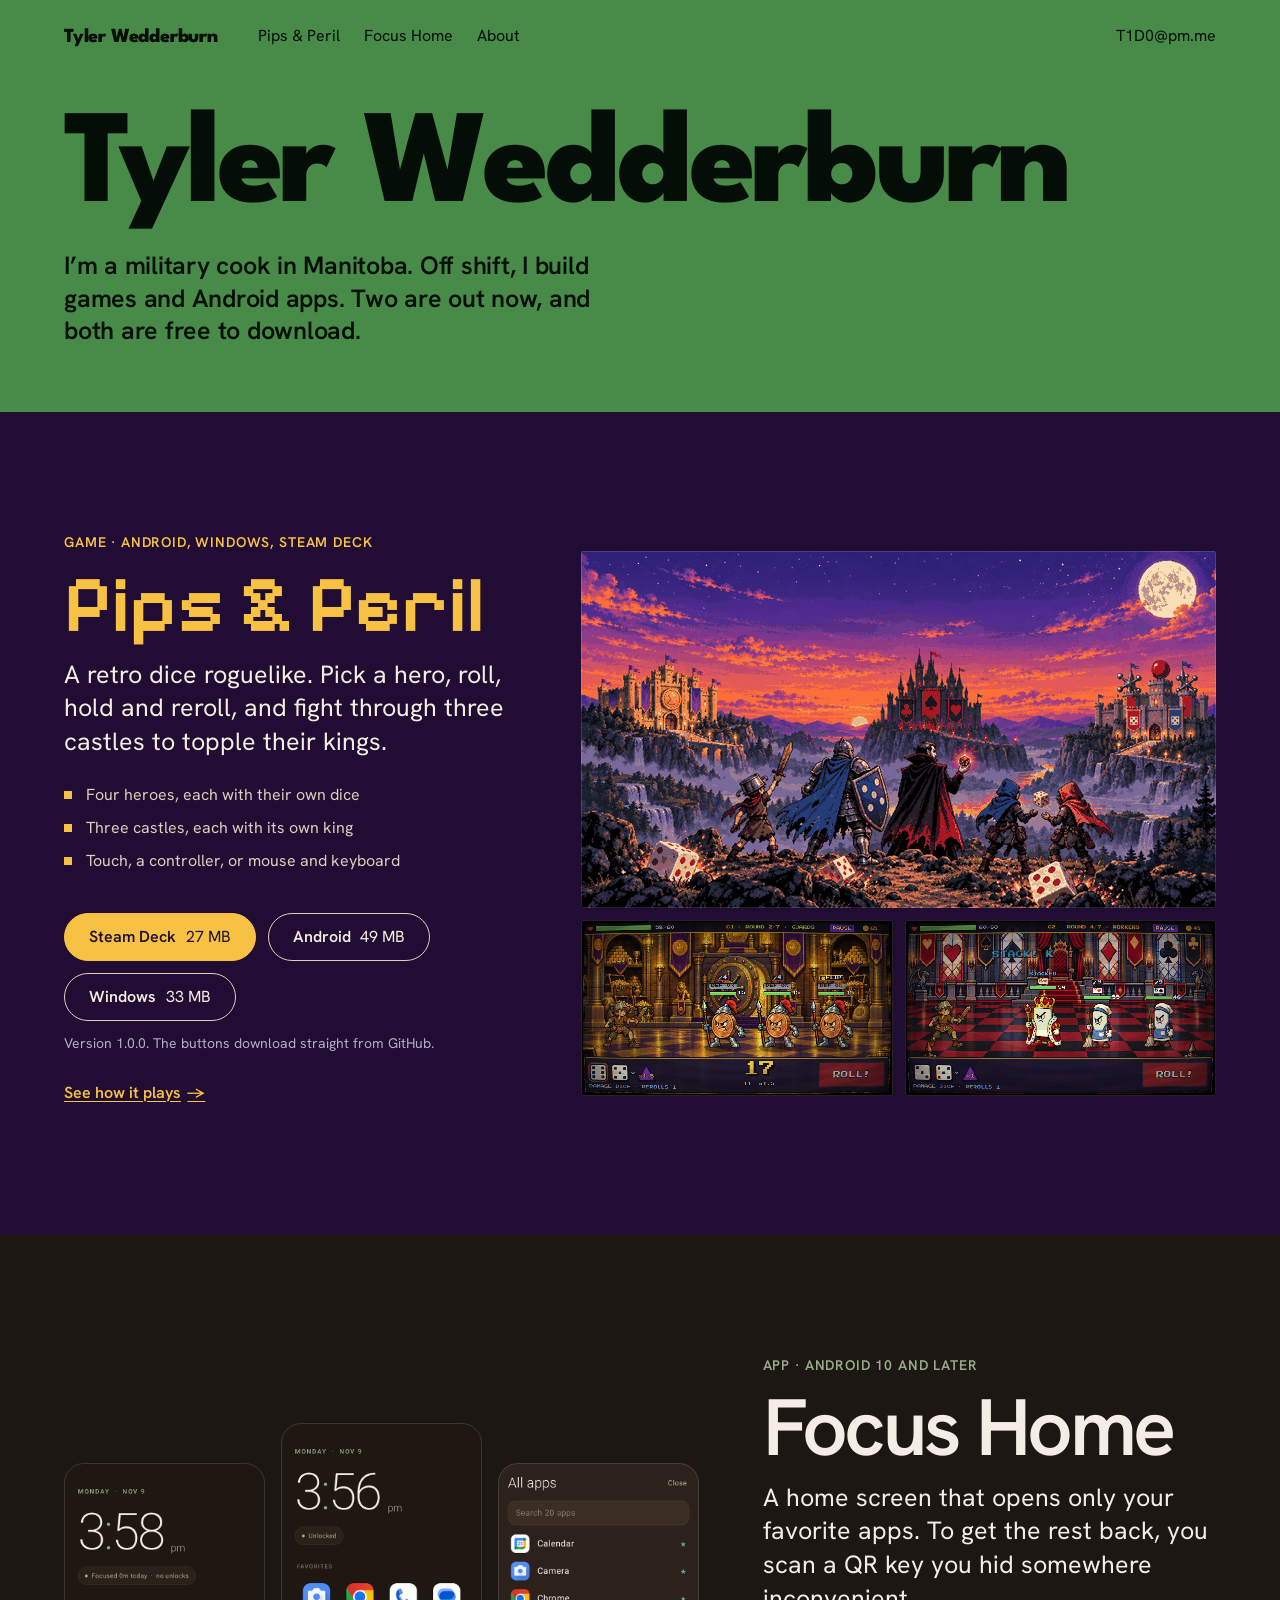
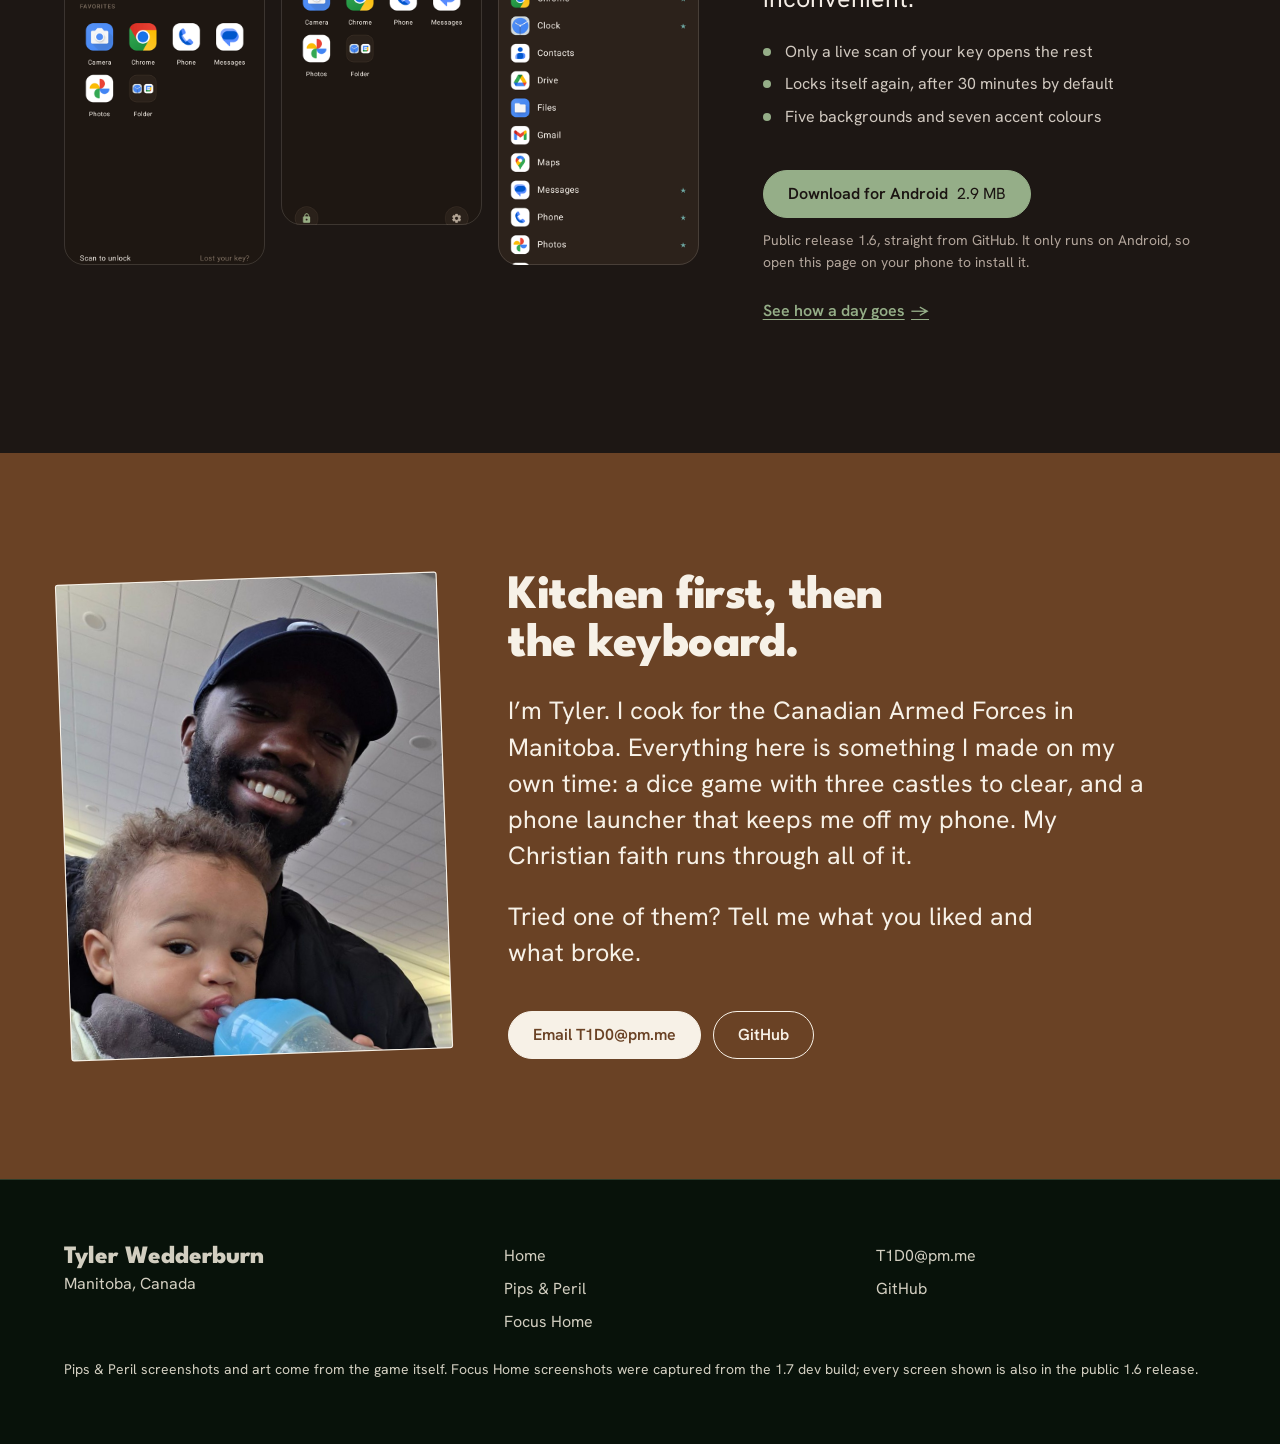
==== commit 4f2483dc: "Add Tyler's photo and a second round of UX improvements - About: Tyler's photo beside his words - Do" ====
--- a/index.html
+++ b/index.html
@@ -130,6 +130,7 @@
 .subnav__links { display: flex; gap: var(--space-lg); margin: 0; padding: 0; list-style: none; }
 .subnav__links a { font-size: var(--text-sm); color: var(--color-ink-2); text-decoration: none; white-space: nowrap; transition: color var(--dur-short) var(--ease-out); }
 .subnav__links a:hover { color: var(--color-ink); }
+.subnav__links a[aria-current="true"] { color: var(--color-ink); text-decoration: underline; text-decoration-thickness: 2px; text-underline-offset: 0.45em; }
 .pill { display: inline-flex; align-items: center; min-height: 44px; padding: 0 var(--space-lg); border-radius: var(--radius-pill); background: var(--color-accent); color: var(--color-accent-ink); font: 600 var(--text-sm)/1 var(--font-body); white-space: nowrap; text-decoration: none; transition: background-color var(--dur-short) var(--ease-out), transform var(--dur-micro) var(--ease-out); }
 .pill:hover { background: var(--color-ink); }
 .pill:active { transform: translateY(1px); }
@@ -149,6 +150,15 @@
 .getit__note { margin-top: var(--space-lg); color: var(--color-muted); max-width: 70ch; }
 .getit__note a { color: var(--color-ink); text-underline-offset: 0.2em; }
 
+/* when the visitor's device matches one of the downloads, that one leads and the others go quiet */
+.actions.has-yours .btn--get:not(.is-yours), .getit__grid.has-yours .getit__card:not(.is-yours) .btn--get { background: transparent; color: var(--color-ink); border-color: var(--color-ink-2); }
+.actions.has-yours .btn--get:not(.is-yours):hover, .getit__grid.has-yours .getit__card:not(.is-yours) .btn--get:hover { background: var(--color-paper-3); }
+.actions.has-yours .is-yours { order: -1; }
+.getit__card.is-yours { border-color: var(--color-accent); }
+.getit__card.is-yours h3::after { content: "For this device"; display: inline-block; margin-left: var(--space-sm); padding: var(--space-2xs) var(--space-xs); border: 1px solid var(--color-accent); border-radius: var(--radius-pill); color: var(--color-accent); font: 600 var(--text-xs)/1.2 var(--font-body); letter-spacing: 0; vertical-align: middle; }
+html[data-os="android"] .not-android { display: none; }
+.getit__card p.not-android { flex: 0; font-size: var(--text-md); color: var(--color-muted); }
+
 /* ---------- home ---------- */
 /* the intro: a short green band, so the first project starts on the first screen */
 .intro { background: var(--color-field); color: var(--color-field-ink); --color-ink: var(--color-field-ink); --color-ink-2: var(--color-field-ink); --color-focus: var(--color-field-ink); }
@@ -157,6 +167,11 @@
 .js .intro h1 { animation: rise 0.8s var(--ease-out) both; }
 @keyframes rise { from { opacity: 0; transform: translateY(24%); } to { opacity: 1; transform: none; } }
 .intro__line { max-width: 40ch; font: 600 var(--text-xl)/1.3 var(--font-body); letter-spacing: -0.01em; }
+.intro--tall { min-height: 70svh; }
+.intro .btn { background: var(--color-field-ink); color: var(--color-wood-ink); border-color: var(--color-field-ink); }
+.intro .btn:hover { background: var(--color-field-hover); }
+.intro .btn--quiet { background: transparent; color: var(--color-field-ink); }
+.intro .btn--quiet:hover { background: color-mix(in oklab, var(--color-field-ink) 12%, transparent); }
 
 /* one panel per project, in that project's colours: what it is, the downloads, then the pictures */
 .feature { padding-block: var(--section-gap-s); }
@@ -170,6 +185,10 @@
 .world-pips.feature h2 { color: var(--color-accent); }
 .world-focus.feature h2 { letter-spacing: -0.045em; }
 .feature__desc { margin-top: var(--space-md); max-width: 32ch; font-size: var(--text-xl); line-height: 1.35; }
+.feature__facts { margin: var(--space-lg) 0 0; padding: 0; list-style: none; display: grid; gap: var(--space-xs); color: var(--color-ink-2); }
+.feature__facts li { display: grid; grid-template-columns: 10px minmax(0, 1fr); gap: var(--space-sm); align-items: baseline; }
+.feature__facts li::before { content: ""; width: 8px; height: 8px; background: var(--color-accent); translate: 0 -1px; }
+.world-focus .feature__facts li::before { border-radius: 50%; }
 .feature .actions { margin-top: var(--space-xl); }
 .feature__note { margin-top: var(--space-sm); font-size: var(--text-sm); color: var(--color-muted); }
 .more { display: inline-flex; align-items: center; min-height: 44px; margin-top: var(--space-md); font-weight: 600; color: var(--color-accent); text-underline-offset: 0.2em; }
@@ -186,11 +205,11 @@
 .media-focus img { aspect-ratio: 1 / 2; object-fit: cover; object-position: 50% 0; border-radius: 20px; }
 .media-focus img:nth-child(odd) { margin-top: var(--space-xl); }
 
-/* about: Tyler's own words on wood, with room for his photo once there is one */
+/* about: Tyler's photo and his own words, on wood */
 .about-band { background: var(--color-wood); color: var(--color-wood-ink); --color-ink: var(--color-wood-ink); --color-ink-2: var(--color-wood-ink); --color-paper: var(--color-wood); --color-paper-2: color-mix(in oklab, var(--color-wood-ink) 12%, var(--color-wood)); --color-focus: var(--color-wood-ink); }
 .about { display: grid; gap: var(--space-2xl); align-items: start; }
-.about:has(.portrait img) { grid-template-columns: minmax(0, 4fr) minmax(0, 8fr); }
-.portrait { display: none; aspect-ratio: 4 / 5; border-radius: var(--radius-card); }
+.about:has(.portrait img) { grid-template-columns: minmax(0, 380px) minmax(0, 1fr); align-items: center; }
+.portrait { display: none; aspect-ratio: 4 / 5; border-radius: var(--radius-card); outline: 2px solid var(--color-wood-ink); outline-offset: -1px; rotate: -2deg; }
 .portrait:has(img) { display: block; }
 .about .head { max-width: 16ch; }
 .about .say { margin-top: var(--space-lg); max-width: 46ch; font-size: var(--text-xl); line-height: 1.45; }
@@ -354,7 +373,7 @@
   .feature__in, .feature--flip .feature__in, .about:has(.portrait img), .split, .split--flip, .footer__row { grid-template-columns: minmax(0, 1fr); }
   .feature--flip .feature__text { order: 0; }
   .feature__in { gap: var(--space-xl); }
-  .portrait { max-width: 320px; }
+  .portrait { max-width: 300px; rotate: none; }
   .rows > div { grid-template-columns: minmax(0, 1fr); gap: var(--space-sm); }
   .getit__grid { grid-template-columns: minmax(0, 1fr); }
   .subnav__links { display: none; }
@@ -448,10 +467,15 @@
           <p class="feature__kind">Game · Android, Windows, Steam Deck</p>
           <h2 id="f-pips"><a href="pips-and-peril.html">Pips &amp; Peril</a></h2>
           <p class="feature__desc">A retro dice roguelike. Pick a hero, roll, hold and reroll, and fight through three castles to topple their kings.</p>
-          <div class="actions" role="group" aria-label="Download Pips &amp; Peril 1.0.0">
-            <a class="btn btn--get" href="https://github.com/Twedderburn/Pips-and-Peril/releases/download/v1.0.0/PipsAndPeril_1.apk">Android <span>49 MB</span></a>
-            <a class="btn btn--get" href="https://github.com/Twedderburn/Pips-and-Peril/releases/download/v1.0.0/PipsAndPeril-Windows.zip">Windows <span>33 MB</span></a>
-            <a class="btn btn--get" href="https://github.com/Twedderburn/Pips-and-Peril/releases/download/v1.0.0/PipsAndPeril-SteamDeck_1.zip">Steam Deck <span>27 MB</span></a>
+          <ul class="feature__facts">
+            <li>Four heroes, each with their own dice</li>
+            <li>Three castles, each with its own king</li>
+            <li>Touch, a controller, or mouse and keyboard</li>
+          </ul>
+          <div class="actions" role="group" aria-label="Download Pips &amp; Peril 1.0.0" data-os-group>
+            <a class="btn btn--get" data-os="android" href="https://github.com/Twedderburn/Pips-and-Peril/releases/download/v1.0.0/PipsAndPeril_1.apk">Android <span>49 MB</span></a>
+            <a class="btn btn--get" data-os="windows" href="https://github.com/Twedderburn/Pips-and-Peril/releases/download/v1.0.0/PipsAndPeril-Windows.zip">Windows <span>33 MB</span></a>
+            <a class="btn btn--get" data-os="linux" href="https://github.com/Twedderburn/Pips-and-Peril/releases/download/v1.0.0/PipsAndPeril-SteamDeck_1.zip">Steam Deck <span>27 MB</span></a>
           </div>
           <p class="feature__note">Version 1.0.0. The buttons download straight from GitHub.</p>
           <a class="more" href="pips-and-peril.html">See how it plays</a>
@@ -470,10 +494,15 @@
           <p class="feature__kind">App · Android 10 and later</p>
           <h2 id="f-focus"><a href="focus-home.html">Focus Home</a></h2>
           <p class="feature__desc">A home screen that opens only your favorite apps. To get the rest back, you scan a QR key you hid somewhere inconvenient.</p>
+          <ul class="feature__facts">
+            <li>Only a live scan of your key opens the rest</li>
+            <li>Locks itself again, after 30 minutes by default</li>
+            <li>Five backgrounds and seven accent colours</li>
+          </ul>
           <div class="actions">
             <a class="btn btn--get" href="https://github.com/Twedderburn/focushomePublic/releases/download/v1.6/FocusHome-1.6.apk">Download for Android <span>2.9 MB</span></a>
           </div>
-          <p class="feature__note">Public release 1.6. The button downloads the APK straight from GitHub.</p>
+          <p class="feature__note">Public release 1.6, straight from GitHub. <span class="not-android">It only runs on Android, so open this page on your phone to install it.</span></p>
           <a class="more" href="focus-home.html">See how a day goes</a>
         </div>
         <a class="feature__media media-focus" href="focus-home.html" aria-label="Focus Home: see how a day goes">
@@ -487,7 +516,7 @@
 
   <section class="section about-band" id="about" aria-labelledby="who">
     <div class="wrap about">
-      <div class="portrait" data-slot="portrait" data-alt="A photo of Tyler"></div>
+      <div class="portrait" data-slot="portrait" data-alt="A photo of Tyler"><img src="img/tyler.jpg" width="800" height="1000" alt="Tyler smiling in a ball cap, holding a toddler who is drinking from a sippy cup" loading="lazy"></div>
       <div>
         <h2 class="head" id="who">Kitchen first, then the keyboard.</h2>
         <p class="say">I’m Tyler. I cook for the Canadian Armed Forces in Manitoba. Everything here is something I made on my own time: a dice game with three castles to clear, and a phone launcher that keeps me off my phone. My Christian faith runs through all of it.</p>
@@ -513,6 +542,27 @@
 <script>
 (() => {
   const reduce = matchMedia('(prefers-reduced-motion: reduce)').matches;
+
+  // downloads: mark the file that fits this device, so the visitor doesn't have to work it out
+  const ua = navigator.userAgent;
+  const os = /Android/i.test(ua) ? 'android' : /Windows/i.test(ua) ? 'windows' : /Linux|X11/i.test(ua) ? 'linux' : 'other';
+  document.documentElement.dataset.os = os;
+  document.querySelectorAll('[data-os-group]').forEach((g) => {
+    const mine = g.querySelector('[data-os="' + os + '"]');
+    if (mine) { g.classList.add('has-yours'); mine.classList.add('is-yours'); }
+  });
+
+  // project pages: the sticky bar marks the section in view
+  const bar = [...document.querySelectorAll('.subnav__links a')];
+  if (bar.length) {
+    const io = new IntersectionObserver((es) => es.forEach((e) => {
+      const link = bar.find((l) => { const t = document.querySelector(l.hash); return t && (t.closest('section') || t) === e.target; });
+      if (!link) return;
+      if (e.isIntersecting) bar.forEach((l) => (l === link ? l.setAttribute('aria-current', 'true') : l.removeAttribute('aria-current')));
+      else link.removeAttribute('aria-current');
+    }), { rootMargin: '-30% 0px -65% 0px' });
+    bar.forEach((l) => { const t = document.querySelector(l.hash); if (t) io.observe(t.closest('section') || t); });
+  }
 
   // Pips & Peril: two d6 and a D4 modifier; hold, then one reroll
   const roller = document.querySelector('[data-roller]');
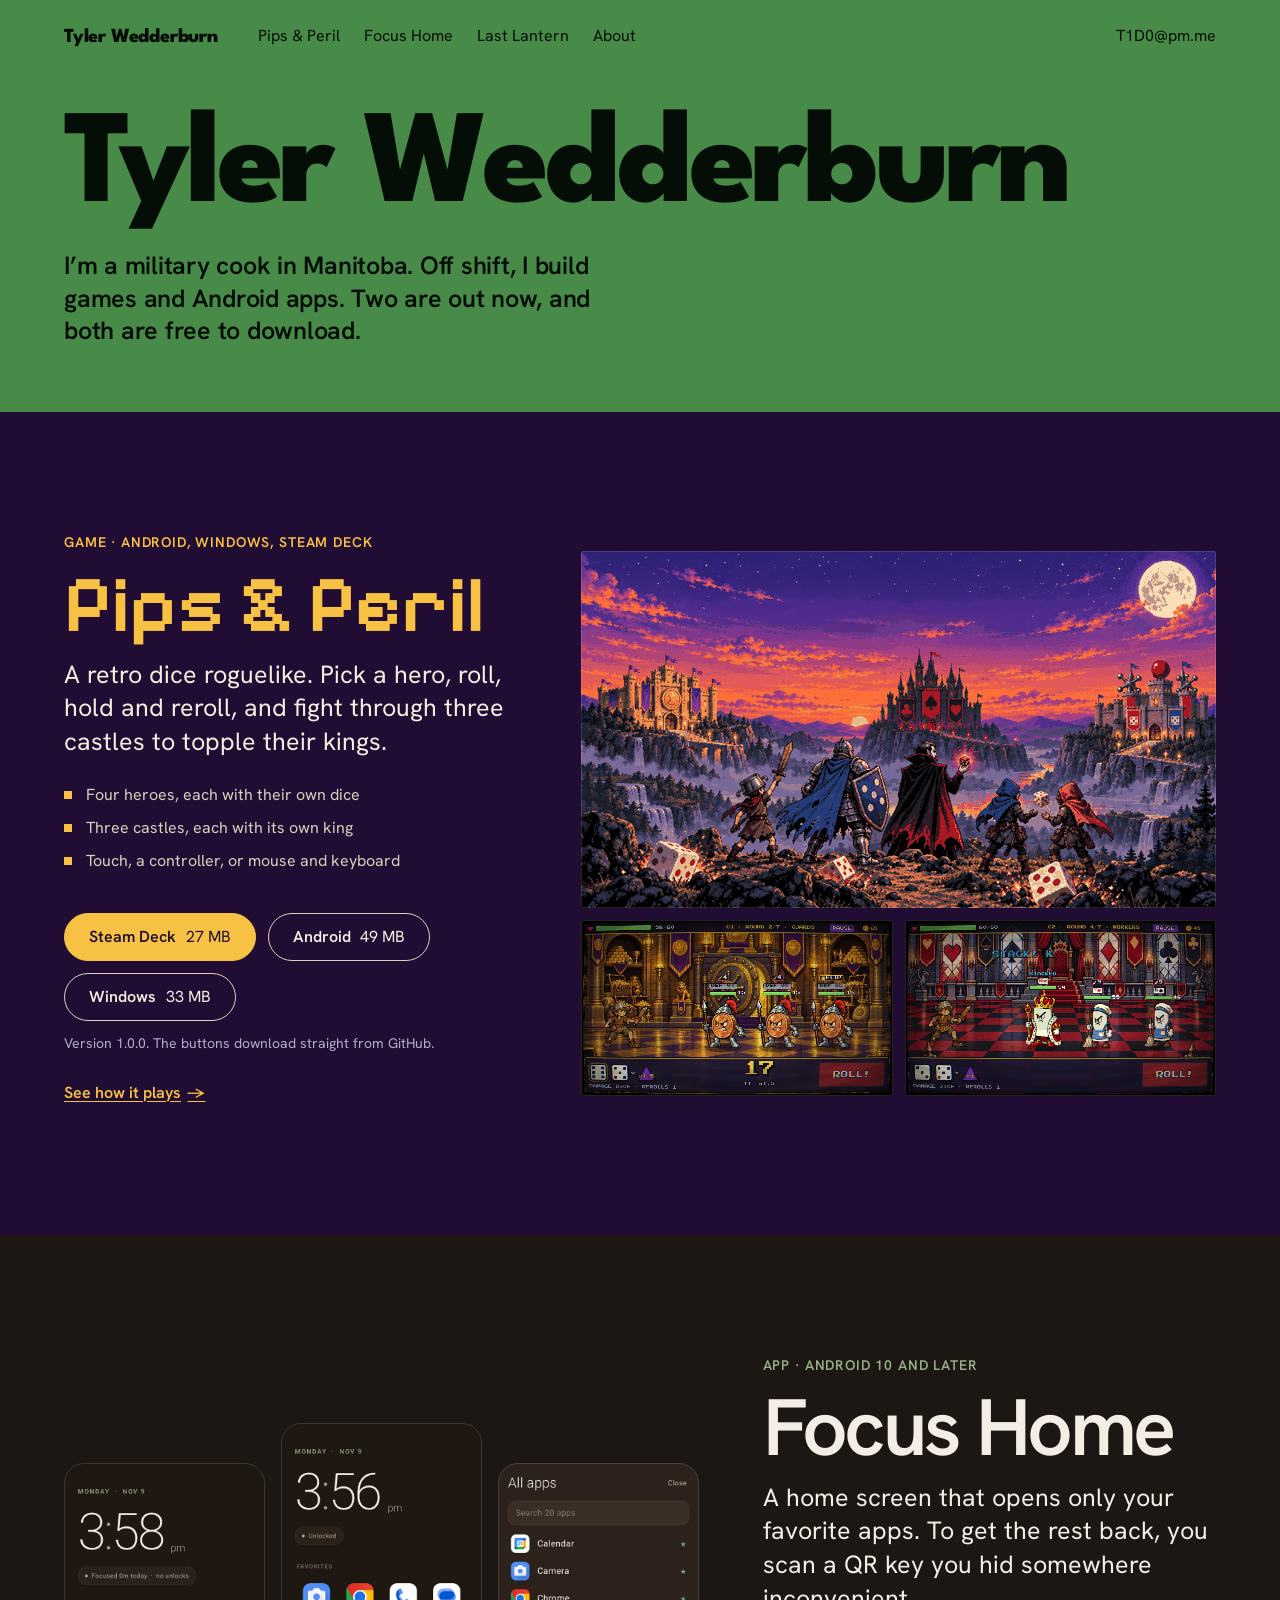
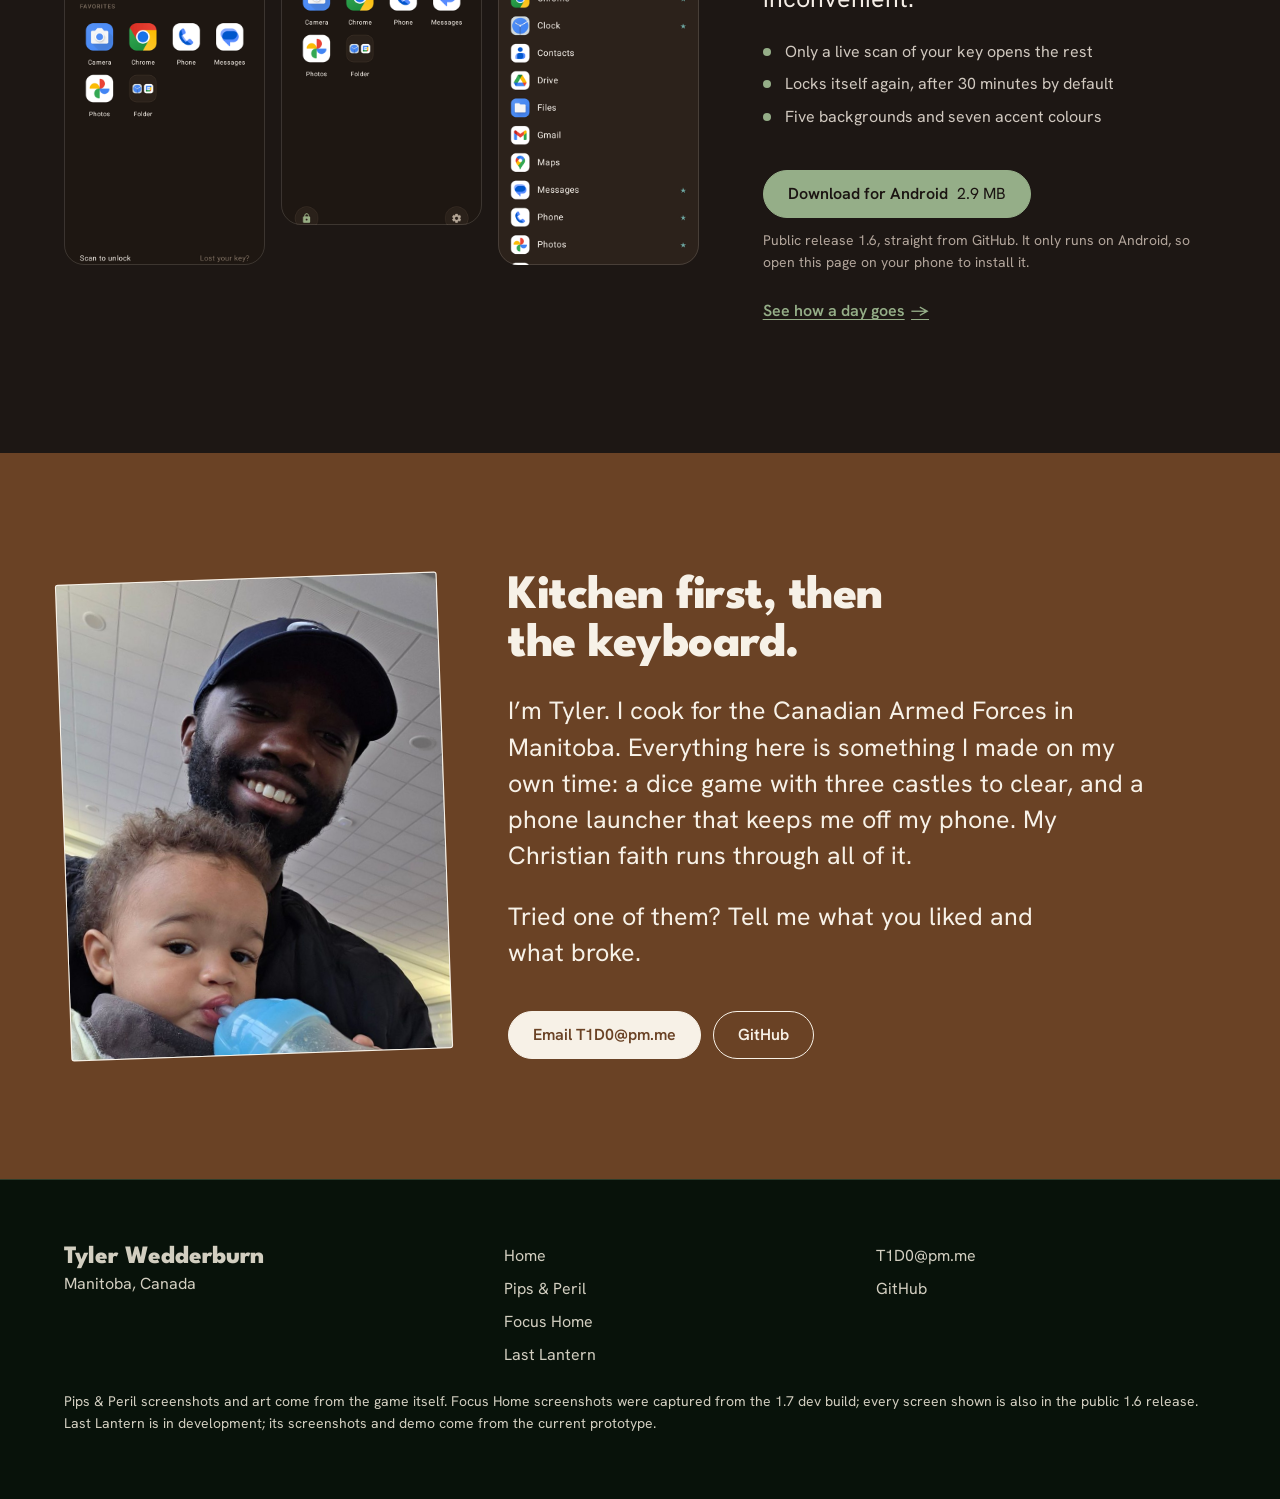
==== commit 2cc9d822: "Add Last Lantern page with a playable combat demo A new project page for Last Lantern, which is in d" ====
--- a/index.html
+++ b/index.html
@@ -41,7 +41,8 @@
   --es-cream: oklch(96.5% 0.006 70); --es-white: oklch(99.2% 0.003 70); --es-dark-ink: oklch(20% 0.012 45); --es-dark-ink-2: oklch(40% 0.015 45); --es-light-rule: oklch(87% 0.008 70); --es-sage-deep: oklch(47% 0.075 135); --es-glass: oklch(21% 0.012 45 / 0.82);
   --fh-paper-2: oklch(18% 0.004 150); --fh-paper-3: oklch(23% 0.004 150); --fh-ink-2: oklch(86% 0.003 150);
   --fh-black: oklch(13% 0.004 150); --fh-white: oklch(97% 0.003 150); --fh-grey: oklch(70% 0.005 150); --fh-line: oklch(30% 0.004 150);
-  --font-display: "League Spartan", ui-sans-serif, system-ui, sans-serif; --font-body: "Hanken Grotesk", ui-sans-serif, system-ui, sans-serif; --font-outlier: "Pixelify Sans", ui-monospace, monospace; --font-serif: "EB Garamond", ui-serif, Georgia, serif;
+  --ll-paper: oklch(13% 0.02 285); --ll-paper-2: oklch(17% 0.026 285); --ll-paper-3: oklch(22% 0.032 285); --ll-ink: oklch(93% 0.025 85); --ll-ink-2: oklch(83% 0.03 80); --ll-muted: oklch(70% 0.035 75); --ll-rule: oklch(38% 0.05 80); --ll-amber: oklch(80% 0.13 85); --ll-amber-ink: oklch(16% 0.03 285); --ll-focus: oklch(86% 0.13 85); --ll-rubric: oklch(50% 0.19 25); --ll-rubric-ink: oklch(66% 0.17 28); --ll-cobalt: oklch(45% 0.16 265);
+  --font-display: "League Spartan", ui-sans-serif, system-ui, sans-serif; --font-body: "Hanken Grotesk", ui-sans-serif, system-ui, sans-serif; --font-outlier: "Pixelify Sans", ui-monospace, monospace; --font-serif: "EB Garamond", ui-serif, Georgia, serif; --font-blackletter: "UnifrakturMaguntia", "EB Garamond", serif; --font-inscription: "Cinzel", "EB Garamond", serif;
   --radius-card: 2px; --radius-pill: 999px; --rule-hair: 1px; --shadow-card: none;
   --tracking-display: -0.01em;
   --nav-h: 72px;
@@ -73,12 +74,13 @@
 
 /* Tyler Wedderburn's portfolio: a home page that puts both projects and their downloads up front, and one full page per project.
  * Frame: forest green, walnut and wood, League Spartan heads, Hanken Grotesk body.
- * Each project keeps its own world wherever it appears: plum, gold and Pixelify Sans for Pips & Peril; walnut, sage and plain Hanken for Focus Home. */
+ * Each project keeps its own world wherever it appears: plum, gold and Pixelify Sans for Pips & Peril; walnut, sage and plain Hanken for Focus Home; night stone, gold leaf, stained glass and blackletter for Last Lantern. */
 
 /* ---------- project worlds: inside a project, its colours win ---------- */
 .page-pips, .world-pips { --color-paper: var(--pp-paper); --color-paper-2: var(--pp-paper-2); --color-paper-3: var(--pp-paper-3); --color-ink: var(--pp-ink); --color-ink-2: var(--pp-ink-2); --color-muted: var(--pp-muted); --color-rule: var(--pp-rule); --color-accent: var(--pp-gold); --color-accent-ink: var(--pp-accent-ink); --color-focus: var(--pp-focus); --font-head: var(--font-outlier); }
 .page-focus, .world-focus { --color-paper: var(--es-walnut); --color-paper-2: var(--es-mocha); --color-paper-3: var(--es-card); --color-ink: var(--es-ink); --color-ink-2: var(--es-ink-2); --color-muted: var(--es-muted); --color-rule: var(--es-rule); --color-accent: var(--es-sage); --color-accent-ink: var(--es-sage-ink); --color-focus: var(--es-focus); --font-head: var(--font-body); }
-.world-pips, .world-focus { background: var(--color-paper); color: var(--color-ink); }
+.page-lantern, .world-lantern { --color-paper: var(--ll-paper); --color-paper-2: var(--ll-paper-2); --color-paper-3: var(--ll-paper-3); --color-ink: var(--ll-ink); --color-ink-2: var(--ll-ink-2); --color-muted: var(--ll-muted); --color-rule: var(--ll-rule); --color-accent: var(--ll-amber); --color-accent-ink: var(--ll-amber-ink); --color-focus: var(--ll-focus); --font-head: var(--font-serif); }
+.world-pips, .world-focus, .world-lantern { background: var(--color-paper); color: var(--color-ink); }
 
 /* ---------- shared chrome ---------- */
 .skip { position: absolute; left: var(--space-md); top: calc(-1 * var(--space-3xl)); z-index: var(--z-toast); padding: var(--space-xs) var(--space-md); background: var(--color-ink); color: var(--color-paper); }
@@ -356,6 +358,148 @@
 .compare tbody td { padding: var(--space-md); text-align: center; border-top: 1px solid var(--color-rule); }
 .tick { width: 24px; height: 24px; margin-inline: auto; color: var(--color-accent); }
 .no { color: var(--color-ink-2); font-size: var(--text-sm); }
+
+/* ---------- Last Lantern: a Gothic church at night ---------- */
+/* Night stone, gold leaf, stained glass. Blackletter for the title, Cinzel inscriptions for labels, EB Garamond for reading. */
+.page-lantern main { font-family: var(--font-serif); font-size: 1.125rem; }
+.page-lantern .head { font-weight: 600; letter-spacing: 0; }
+.page-lantern .head + p { font-size: var(--text-lead); }
+.page-lantern .caption { font-family: var(--font-serif); font-style: italic; font-size: var(--text-md); }
+.page-lantern .btn { font: 600 var(--text-sm)/1 var(--font-inscription); letter-spacing: 0.08em; text-transform: uppercase; border-radius: 2px; }
+.page-lantern .pill { font-family: var(--font-inscription); letter-spacing: 0.06em; text-transform: uppercase; border-radius: 2px; }
+.page-lantern .subnav__name { font-family: var(--font-blackletter); font-size: var(--text-xl); font-weight: 400; }
+.page-lantern .next b { font: 400 clamp(2.75rem, 7vw, 6rem)/1 var(--font-blackletter); text-decoration: none; }
+.page-lantern .next a:hover b { color: var(--color-accent); }
+.page-lantern .next { border-top: 0; }
+
+.ll-kicker { font: 600 var(--text-xs)/1.4 var(--font-inscription); letter-spacing: 0.22em; text-transform: uppercase; color: var(--ll-rubric-ink); }
+.ll-kicker + .head { margin-top: var(--space-sm); }
+
+/* the nave: an arcade in silhouette, a rose window, a lancet that looks into the sanctuary */
+.ll-hero { position: relative; overflow: hidden; background: radial-gradient(ellipse 70% 60% at 72% 30%, oklch(22% 0.05 285) 0%, var(--color-paper) 70%); color: var(--color-ink); }
+.ll-hero__rose { position: absolute; z-index: 0; top: clamp(-120px, -6vw, -40px); right: clamp(-160px, -8vw, -40px); width: clamp(420px, 52vw, 820px); aspect-ratio: 1; opacity: 0.34; filter: saturate(0.9) drop-shadow(0 0 60px oklch(50% 0.16 265 / 0.45)); }
+.ll-hero__rays { position: absolute; inset: 0; z-index: 0; pointer-events: none; background: linear-gradient(118deg, transparent 38%, oklch(70% 0.12 265 / 0.07) 46%, transparent 52%), linear-gradient(126deg, transparent 50%, oklch(60% 0.17 25 / 0.06) 57%, transparent 63%), linear-gradient(110deg, transparent 58%, oklch(80% 0.13 85 / 0.06) 64%, transparent 70%); }
+.ll-hero__arcade { position: absolute; z-index: 1; left: 0; right: 0; bottom: 0; height: 42%; background: url("img/ll/arcade.svg") center bottom / auto 100% repeat-x; opacity: 0.85; }
+.ll-hero__inner { position: relative; z-index: 2; display: grid; grid-template-columns: minmax(0, 7fr) minmax(0, 4fr); gap: var(--space-2xl); align-items: end; min-height: min(calc(100svh - var(--nav-h) - 56px), 820px); padding-block: var(--space-3xl) var(--space-2xl); }
+.ll-hero__text { display: grid; gap: var(--space-lg); align-content: end; }
+.ll-hero h1 { font: 400 min(13vw, 9.5rem)/0.9 var(--font-blackletter); letter-spacing: 0; color: var(--color-ink); text-shadow: 0 2px 0 #000, 0 0 40px oklch(80% 0.13 85 / 0.18); }
+.ll-hero h1::first-letter { color: var(--ll-rubric); }
+.ll-hero .lede { font: italic 500 var(--text-xl)/1.35 var(--font-serif); max-width: 30ch; color: var(--color-ink); }
+.ll-hero__sub { font-size: var(--text-lead); line-height: 1.5; max-width: 44ch; color: var(--color-ink-2); }
+.ll-hero .btn { background: var(--color-accent); color: var(--color-accent-ink); border-color: var(--color-accent); }
+.ll-hero .btn:hover { background: var(--color-ink); border-color: var(--color-ink); }
+.ll-hero .btn--quiet { background: oklch(13% 0.02 285 / 0.6); color: var(--color-ink); border-color: var(--color-accent); }
+.ll-hero .btn--quiet:hover { background: var(--color-paper-3); }
+.ll-window { position: relative; justify-self: end; width: min(100%, 340px); aspect-ratio: 100 / 140; filter: drop-shadow(0 0 40px oklch(80% 0.13 85 / 0.25)); }
+.ll-window img { width: 100%; height: 100%; object-fit: cover; object-position: 58% 0%; image-rendering: pixelated; -webkit-mask: url("img/ll/lancet-mask.svg") 0 0 / 100% 100%; mask: url("img/ll/lancet-mask.svg") 0 0 / 100% 100%; }
+.ll-window::after { content: ""; position: absolute; inset: 0; background: url("img/ll/lancet.svg") 0 0 / 100% 100%; }
+.ll-window figcaption { position: absolute; left: 0; right: 0; bottom: calc(-1 * var(--space-xl)); text-align: center; font: italic var(--text-sm)/1.3 var(--font-serif); color: var(--color-muted); }
+.ll-badge { display: inline-flex; align-items: center; gap: var(--space-xs); justify-self: start; min-height: 34px; padding: 0 var(--space-md); border: 1px solid var(--ll-rubric); background: oklch(30% 0.1 25 / 0.55); color: var(--color-ink); font: 600 var(--text-xs)/1 var(--font-inscription); letter-spacing: 0.2em; text-transform: uppercase; }
+.ll-badge span { width: 7px; height: 11px; border-radius: 50% 50% 45% 45%; background: var(--color-accent); box-shadow: 0 0 10px var(--color-accent); }
+.js .ll-badge span { animation: ember 2.4s var(--ease-in-out) infinite alternate; }
+@keyframes ember { from { opacity: 1; transform: scaleY(1); } to { opacity: 0.55; transform: scaleY(0.85); } }
+
+/* a band of blind tracery between parts of the page */
+.ll-tracery { height: 36px; background: url("img/ll/tracery.svg") center / auto 100% repeat-x; opacity: 0.45; }
+
+/* the notice: a leaf of a manuscript, with a rubric and an illuminated capital */
+.ll-notice { padding-block: var(--space-2xl); }
+.ll-leaf { position: relative; max-width: 880px; margin-inline: auto; padding: var(--space-xl) clamp(var(--space-lg), 4vw, var(--space-2xl)); background: radial-gradient(ellipse at 30% 20%, oklch(91% 0.035 85), oklch(84% 0.05 80) 75%, oklch(76% 0.06 70)); color: oklch(22% 0.03 50); border: 1px solid oklch(62% 0.1 80); box-shadow: 0 0 0 6px var(--color-paper), 0 0 0 7px oklch(62% 0.1 80 / 0.6), 0 20px 60px #000; }
+.ll-leaf::before, .ll-leaf::after { content: ""; position: absolute; width: 22px; height: 22px; border: 2px solid oklch(55% 0.12 75); }
+.ll-leaf::before { top: 8px; left: 8px; border-right: 0; border-bottom: 0; }
+.ll-leaf::after { bottom: 8px; right: 8px; border-left: 0; border-top: 0; }
+.ll-leaf .ll-kicker { color: var(--ll-rubric); }
+.ll-leaf h2 { margin-top: var(--space-2xs); font: 600 var(--text-2xl)/1.1 var(--font-serif); color: oklch(22% 0.03 50); }
+.ll-leaf p { margin-top: var(--space-sm); font-size: var(--text-lead); line-height: 1.55; max-width: 62ch; }
+.ll-leaf h2 + p::first-letter { float: left; margin: 0.06em 0.12em 0 0; padding: 0 0.12em; font: 400 3.4em/0.85 var(--font-blackletter); color: var(--ll-rubric); background: linear-gradient(135deg, oklch(84% 0.13 85), oklch(70% 0.13 75)); border: 1px solid oklch(55% 0.12 75); }
+
+/* sections */
+.ll-band { background: linear-gradient(180deg, var(--color-paper) 0%, var(--color-paper-2) 12%, var(--color-paper-2) 88%, var(--color-paper) 100%); color: var(--color-ink); }
+.page-lantern .steps li::before { content: counter(step, upper-roman) "."; font: 600 var(--text-lg)/1.3 var(--font-inscription); color: var(--ll-rubric-ink); }
+.page-lantern .steps li { grid-template-columns: 3rem minmax(0, 1fr); }
+.page-lantern .rows > div { border-top: 1px solid oklch(45% 0.07 80 / 0.5); }
+.page-lantern .rows dt { font: 600 var(--text-xl)/1.2 var(--font-inscription); letter-spacing: 0.06em; color: var(--color-accent); }
+.page-lantern .table th { font: 600 var(--text-xs)/1.4 var(--font-inscription); letter-spacing: 0.16em; text-transform: uppercase; color: var(--ll-rubric-ink); }
+.page-lantern .table td { border-top-color: oklch(45% 0.07 80 / 0.45); }
+.page-lantern .table .num { font: 600 var(--text-lead)/1 var(--font-inscription); color: var(--color-accent); }
+.ll-facts { margin: var(--space-xl) 0 0; padding: 0; list-style: none; display: grid; gap: var(--space-md); font-size: var(--text-lg); line-height: 1.5; color: var(--color-ink-2); }
+.ll-facts li { position: relative; padding-left: 1.6em; }
+.ll-facts li::before { content: "✠"; position: absolute; left: 0; top: 0.05em; color: var(--ll-rubric-ink); }
+.ll-facts b { color: var(--color-ink); font-weight: 600; }
+
+/* a picture under a gilded canopy, like a panel of an altarpiece */
+.ll-panel { position: relative; margin: 0; padding: 10px; padding-top: clamp(44px, 7vw, 76px); background: linear-gradient(180deg, oklch(20% 0.03 285), oklch(15% 0.02 285)); border: 1px solid oklch(62% 0.1 80 / 0.7); box-shadow: inset 0 0 0 4px var(--color-paper), inset 0 0 0 5px oklch(62% 0.1 80 / 0.35); }
+.ll-panel::before { content: ""; position: absolute; left: 10px; right: 10px; top: 12px; height: clamp(30px, 5vw, 60px); background: url("img/ll/canopy.svg") 0 0 / 100% 100% no-repeat; }
+.ll-panel::after { content: ""; position: absolute; left: 50%; top: -30px; width: 34px; height: 44px; translate: -50% 0; background: url("img/ll/finial.svg") center / contain no-repeat; }
+.ll-panel img { display: block; width: 100%; height: auto; aspect-ratio: 16 / 9; object-fit: cover; image-rendering: pixelated; }
+.ll-panel figcaption { margin-top: var(--space-sm); padding-inline: var(--space-2xs); }
+
+/* the combat demo, set in the panel of an altarpiece */
+.ll-battle { margin-top: var(--space-2xl); outline: none; }
+.ll-stage { position: relative; overflow: hidden; padding: 0; background: #0d0b09; border: 1px solid oklch(62% 0.1 80 / 0.8); box-shadow: 0 0 0 5px var(--color-paper), 0 0 0 6px oklch(62% 0.1 80 / 0.4), 0 30px 80px #000; }
+.ll-battle__crown { position: relative; height: clamp(40px, 6vw, 80px); margin-bottom: 6px; background: url("img/ll/canopy.svg") 0 100% / 100% 100% no-repeat; }
+.ll-battle__crown::after { content: ""; position: absolute; left: 50%; top: clamp(-24px, -2vw, -10px); width: 40px; height: 52px; translate: -50% 0; background: url("img/ll/finial.svg") center / contain no-repeat; }
+.ll-battle:focus-visible .ll-stage { outline: 2px solid var(--color-focus); outline-offset: 8px; }
+.ll-stage canvas { display: block; width: 100%; height: auto; aspect-ratio: 16 / 9; image-rendering: pixelated; cursor: crosshair; }
+.ll-start { position: absolute; left: 50%; top: 50%; translate: -50% -50%; z-index: 3; min-height: 56px; padding-inline: var(--space-xl); background: var(--color-accent); color: var(--color-accent-ink); border-color: var(--color-accent); box-shadow: 0 0 40px oklch(80% 0.13 85 / 0.4); }
+.ll-start:hover { background: var(--color-ink); border-color: var(--color-ink); }
+.ll-start[hidden] { display: none; }
+.ll-battle:not(.is-playing) .ll-menu { visibility: hidden; }
+.ll-menu { position: absolute; left: 1.5%; bottom: 3%; z-index: 2; width: min(29%, 270px); display: grid; gap: 3px; }
+.ll-menu__hint { min-height: 2.6em; margin-bottom: var(--space-2xs); font: italic var(--text-sm)/1.3 var(--font-serif); color: var(--color-ink); text-shadow: 0 1px 2px #000, 0 0 8px #000; }
+.ll-menu__tab { justify-self: start; padding: 3px var(--space-sm); background: oklch(30% 0.1 25); border-top: 1px solid oklch(62% 0.1 80); color: var(--color-ink); font: 600 var(--text-xs)/1.5 var(--font-inscription); letter-spacing: 0.18em; text-transform: uppercase; }
+.ll-menu__list { display: grid; gap: 3px; }
+.ll-menu__empty { padding: var(--space-sm); background: rgba(16, 13, 22, 0.88); font: italic var(--text-sm)/1.4 var(--font-serif); color: var(--color-muted); }
+.ll-slab { display: flex; align-items: center; gap: var(--space-xs); min-height: clamp(30px, 3.4vw, 40px); padding: 0 var(--space-sm); border: 0; border-top: 1px solid #6a6274; border-left: 1px solid #4e4757; border-bottom: 2px solid #08070b; border-right: 2px solid #08070b; border-radius: 1px; background: linear-gradient(180deg, #2a2531, #1f1b25); color: var(--color-ink); font: 600 var(--text-xs)/1 var(--font-inscription); letter-spacing: 0.12em; text-align: left; text-transform: uppercase; cursor: pointer; }
+.ll-slab:hover, .ll-slab:focus-visible, .ll-slab.is-picked { background: linear-gradient(180deg, #3a3242, #2a2431); outline: 1px solid var(--color-accent); outline-offset: -1px; box-shadow: inset 0 0 12px oklch(80% 0.13 85 / 0.25); }
+.ll-slab.is-picked::before { content: ""; width: 6px; height: 10px; margin-right: 2px; border-radius: 50% 50% 40% 40%; background: var(--color-accent); box-shadow: 0 0 8px var(--color-accent); }
+.ll-slab[aria-disabled="true"] { color: color-mix(in oklab, var(--color-ink) 42%, transparent); }
+.ll-slab:disabled { cursor: wait; }
+.ll-menu.is-busy .ll-slab { opacity: 0.55; }
+.ll-slab__label { flex: 1; }
+.ll-slab__cost { color: var(--color-accent); font-variant-numeric: tabular-nums; }
+.ll-slab__key { min-width: 2.2em; padding: 3px 5px; border: 1px solid #4e4757; border-radius: 2px; color: var(--color-muted); font: 600 var(--text-xs)/1 var(--font-body); text-align: center; text-transform: none; letter-spacing: 0; }
+.ll-slab--back .ll-slab__label { color: var(--color-ink-2); }
+.ll-summary { position: absolute; inset: 0; z-index: 4; display: grid; place-content: center; justify-items: center; gap: var(--space-md); padding: var(--space-lg); background: radial-gradient(ellipse at 50% 40%, rgba(24, 18, 32, 0.9), rgba(6, 5, 8, 0.94)); text-align: center; }
+.ll-summary[hidden] { display: none; }
+.ll-summary h3 { font: 400 var(--text-3xl)/1 var(--font-blackletter); color: var(--color-accent); }
+.ll-summary dl { display: grid; gap: 2px; min-width: min(320px, 80vw); margin: 0; }
+.ll-summary dl > div { display: flex; justify-content: space-between; gap: var(--space-xl); padding: var(--space-2xs) 0; border-bottom: 1px solid oklch(45% 0.07 80 / 0.5); font-size: var(--text-lg); }
+.ll-summary dt { color: var(--color-ink-2); }
+.ll-summary dd { margin: 0; font: 600 var(--text-lg)/1.3 var(--font-inscription); font-variant-numeric: tabular-nums; }
+.ll-summary dl > div:nth-child(n+5) dd { color: oklch(78% 0.1 260); }
+.ll-summary__note { max-width: 40ch; font: italic var(--text-sm)/1.4 var(--font-serif); color: var(--color-muted); }
+.ll-summary .btn { background: var(--color-accent); color: var(--color-accent-ink); border-color: var(--color-accent); }
+.ll-help { display: flex; flex-wrap: wrap; align-items: center; gap: var(--space-xs) var(--space-xl); margin-top: var(--space-lg); }
+.ll-keys { display: flex; flex-wrap: wrap; gap: var(--space-xs) var(--space-lg); font-size: var(--text-md); color: var(--color-ink-2); }
+.ll-keys kbd { display: inline-block; min-width: 1.8em; padding: 2px 6px; border: 1px solid var(--color-rule); border-bottom-width: 2px; border-radius: 2px; background: var(--color-paper-2); font: 600 var(--text-xs)/1.4 var(--font-body); text-align: center; color: var(--color-ink); }
+.ll-restart { margin-left: auto; }
+html:not(.js) .ll-stage, html:not(.js) .ll-help { display: none; }
+@media (pointer: coarse) { .ll-keys, .ll-slab__key { display: none; } }
+@media (prefers-reduced-motion: reduce) { .js .ll-badge span { animation: none; } }
+
+@media (max-width: 60rem) {
+  .ll-hero__inner { grid-template-columns: minmax(0, 1fr); gap: var(--space-xl); min-height: 0; padding-block: var(--space-2xl); }
+  .ll-window { justify-self: center; width: min(52vw, 220px); }
+  .ll-window figcaption { display: none; }
+  .ll-hero__rose { width: 120vw; top: -30vw; right: -50vw; opacity: 0.35; }
+  .ll-hero__arcade { height: 30%; opacity: 0.6; }
+  /* the demo's menu moves under the picture, where thumbs can reach it */
+  .ll-stage { overflow: visible; background: transparent; border: 0; box-shadow: none; }
+  .ll-stage canvas { border: 1px solid oklch(62% 0.1 80 / 0.8); }
+  .ll-menu { position: static; width: auto; margin-top: var(--space-sm); }
+  .ll-menu__list { grid-template-columns: repeat(2, minmax(0, 1fr)); }
+  .ll-slab { min-height: 48px; font-size: var(--text-sm); }
+  .ll-menu__hint { min-height: 2.8em; text-shadow: none; font-size: var(--text-md); }
+  .ll-battle:not(.is-playing) .ll-menu { display: none; }
+  .ll-summary { position: static; margin-top: var(--space-sm); padding: var(--space-lg) var(--space-md); background: var(--color-paper-2); border: 1px solid oklch(62% 0.1 80 / 0.6); }
+  .ll-summary h3 { font-size: var(--text-2xl); }
+  .ll-restart { margin-left: 0; }
+}
+@media (max-width: 40rem) {
+  .ll-leaf h2 + p::first-letter { font-size: 2.8em; }
+  .ll-panel { padding: 6px; padding-top: 40px; }
+}
 
 /* ---------- motion off ---------- */
 @media (prefers-reduced-motion: reduce) {
@@ -449,6 +593,7 @@
   <nav aria-label="Pages"><ul class="nav__links">
     <li><a href="pips-and-peril.html">Pips &amp; Peril</a></li>
     <li><a href="focus-home.html">Focus Home</a></li>
+    <li><a href="last-lantern.html">Last Lantern</a></li>
     <li><a href="#about">About</a></li>
   </ul></nav>
   <a class="nav__mail" href="mailto:T1D0@pm.me">T1D0@pm.me</a>
@@ -533,10 +678,10 @@
   <div class="wrap">
     <div class="footer__row">
       <div><p class="footer__name">Tyler Wedderburn</p><p>Manitoba, Canada</p></div>
-      <ul><li><a href="index.html">Home</a></li><li><a href="pips-and-peril.html">Pips &amp; Peril</a></li><li><a href="focus-home.html">Focus Home</a></li></ul>
+      <ul><li><a href="index.html">Home</a></li><li><a href="pips-and-peril.html">Pips &amp; Peril</a></li><li><a href="focus-home.html">Focus Home</a></li><li><a href="last-lantern.html">Last Lantern</a></li></ul>
       <ul><li><a href="mailto:T1D0@pm.me">T1D0@pm.me</a></li><li><a href="https://github.com/Twedderburn">GitHub</a></li></ul>
     </div>
-    <p class="footer__note">Pips &amp; Peril screenshots and art come from the game itself. Focus Home screenshots were captured from the 1.7 dev build; every screen shown is also in the public 1.6 release.</p>
+    <p class="footer__note">Pips &amp; Peril screenshots and art come from the game itself. Focus Home screenshots were captured from the 1.7 dev build; every screen shown is also in the public 1.6 release. Last Lantern is in development; its screenshots and demo come from the current prototype.</p>
   </div>
 </footer>
 <script>
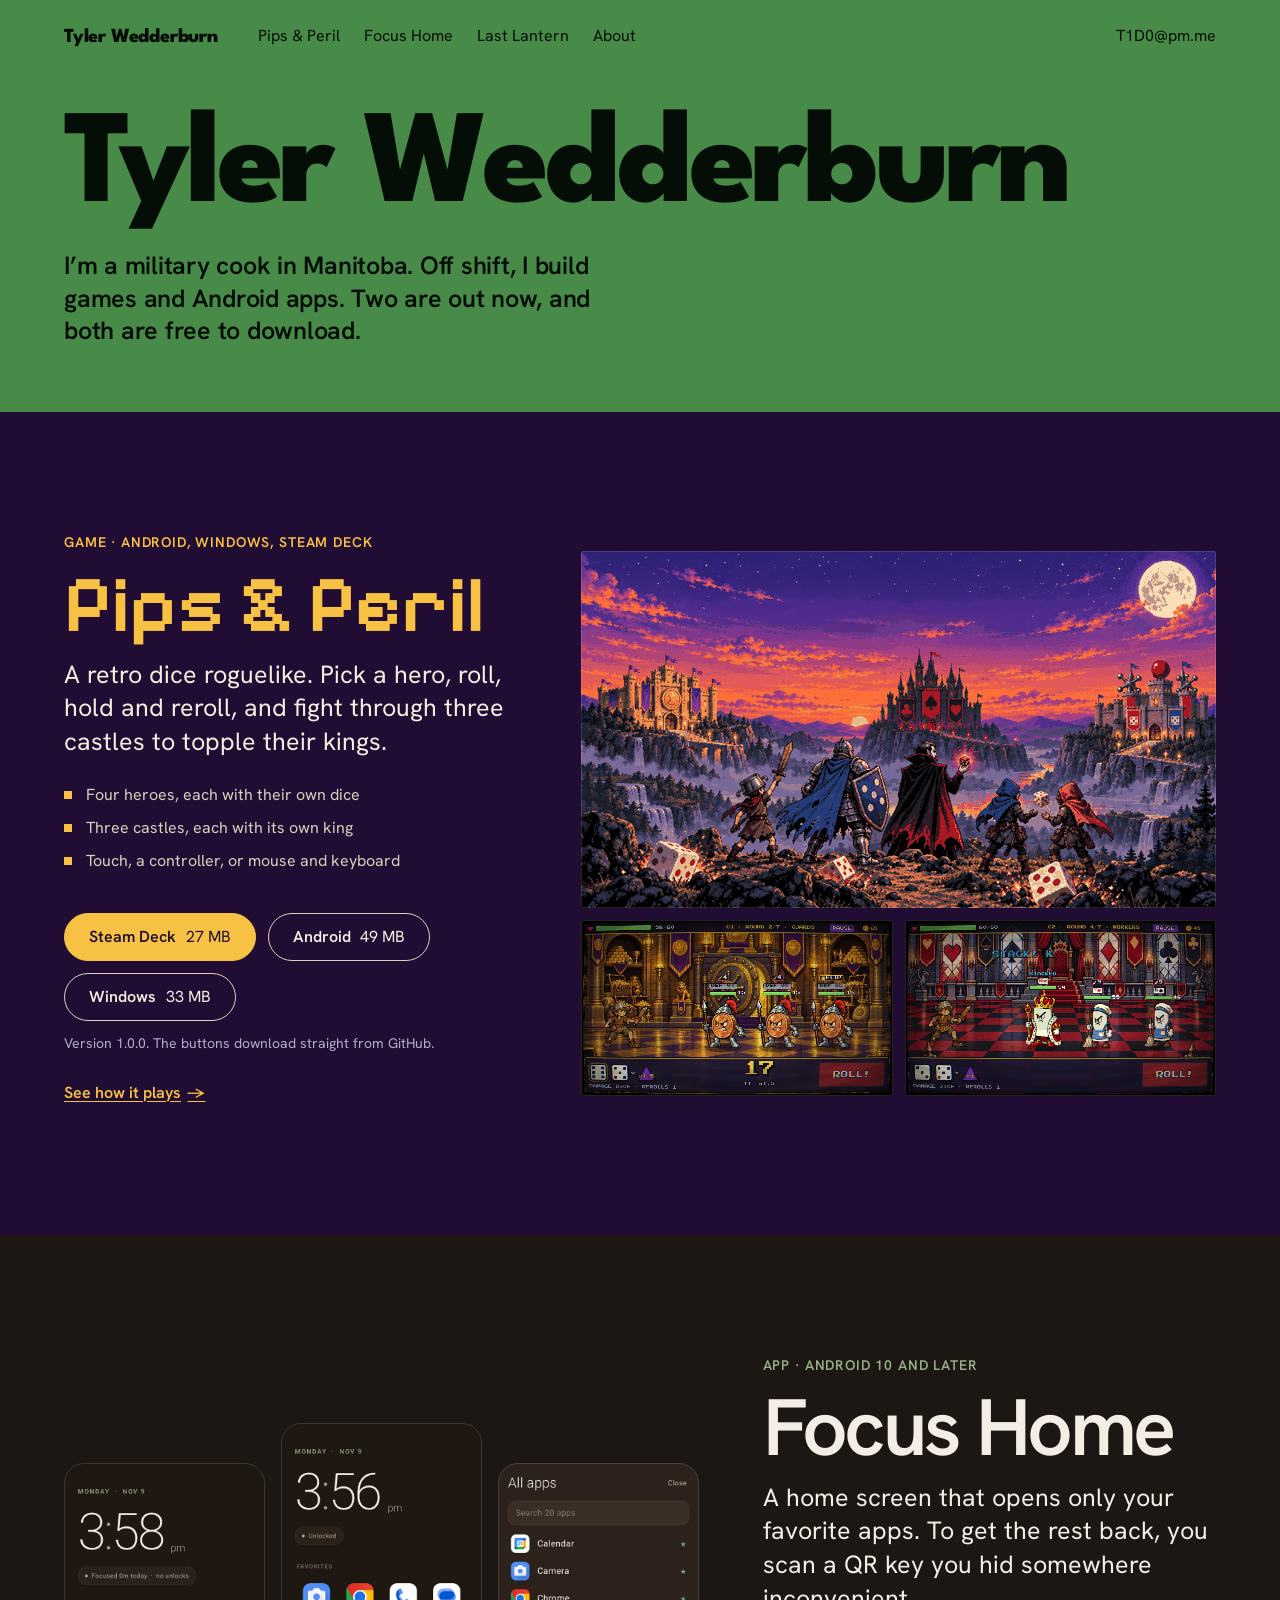
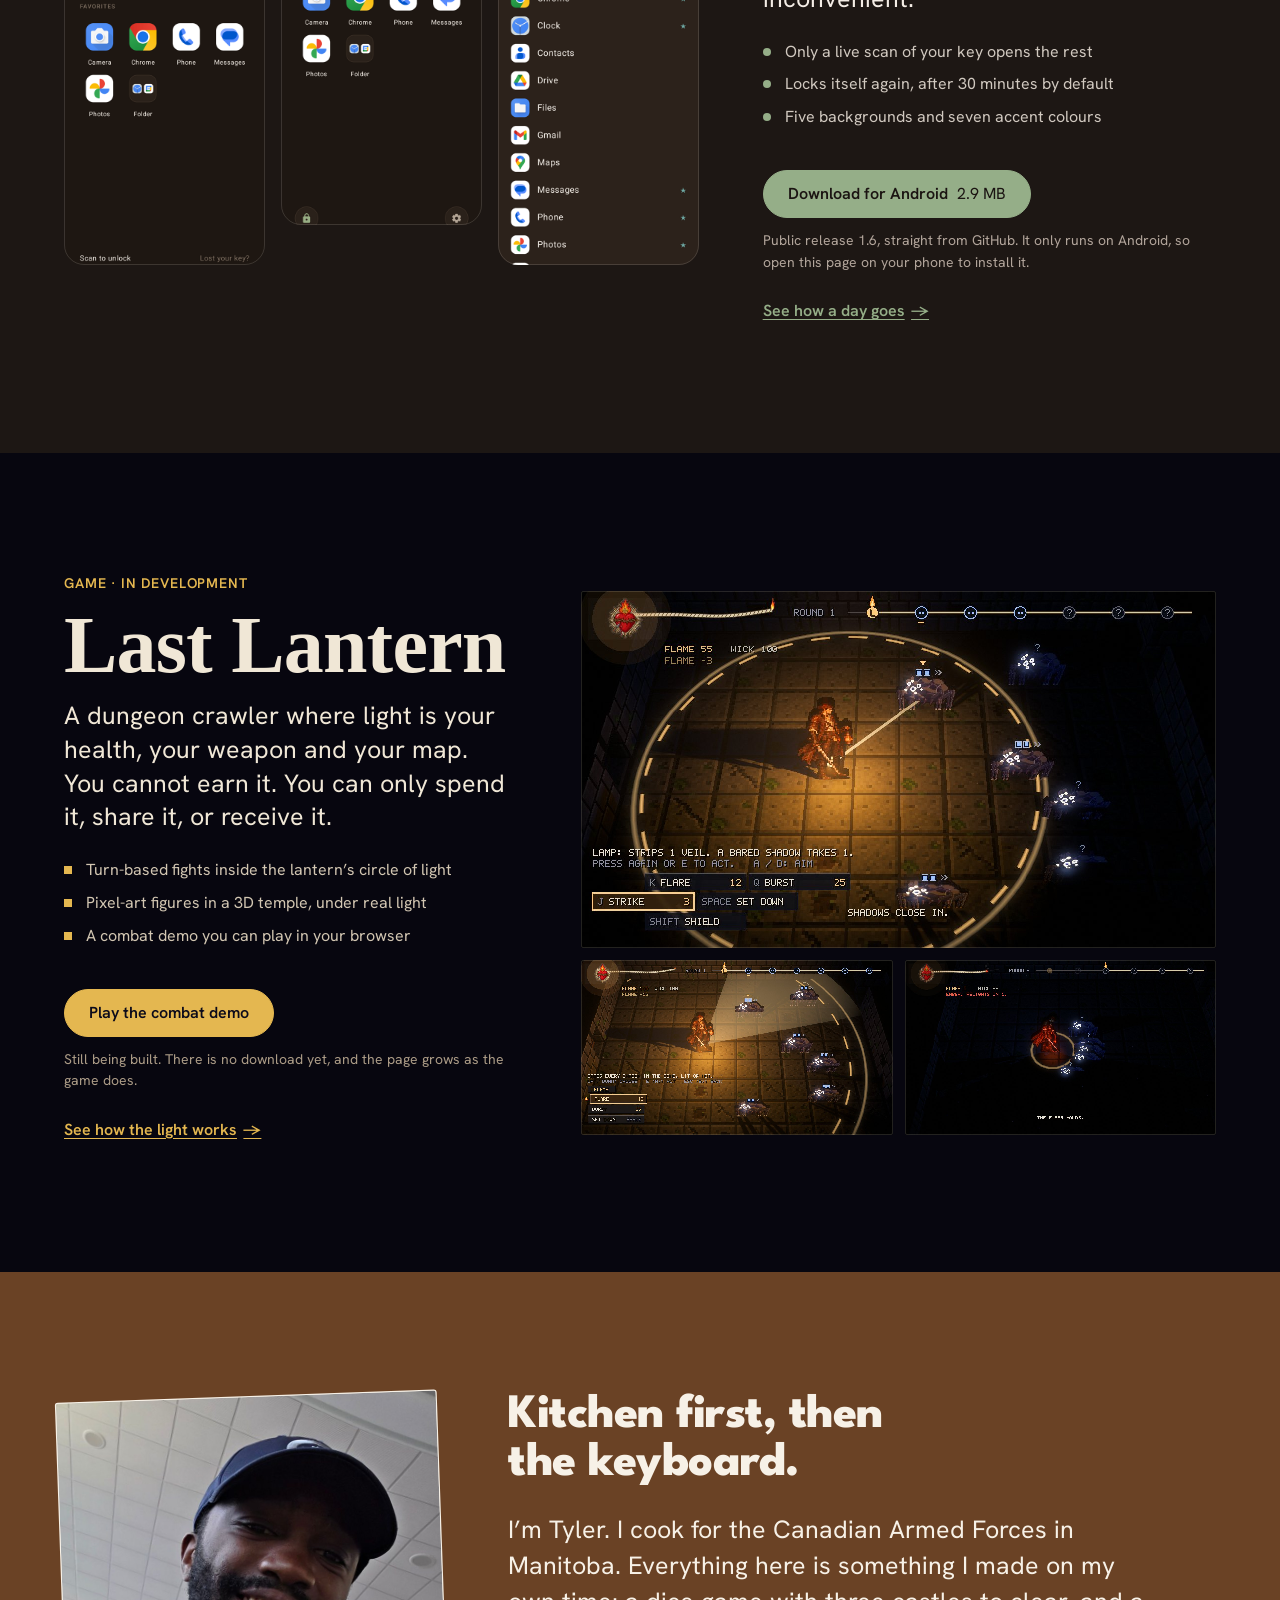
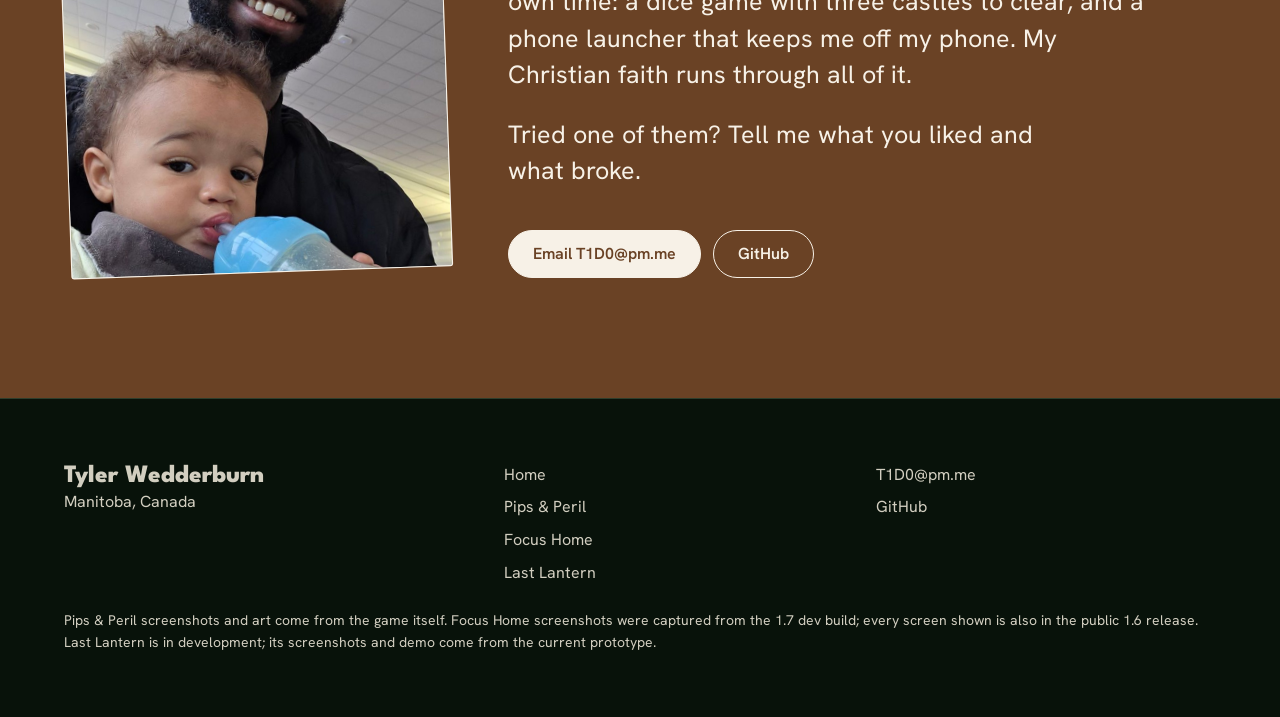
==== commit 3130ec0e: "Add a Last Lantern panel to the home page Sits after Pips & Peril and Focus Home, in the page's own " ====
--- a/index.html
+++ b/index.html
@@ -657,6 +657,31 @@
         </a>
       </div>
     </section>
+
+    <section class="feature world-lantern" id="lantern" aria-labelledby="f-lantern">
+      <div class="wrap feature__in">
+        <div class="feature__text">
+          <p class="feature__kind">Game · In development</p>
+          <h2 id="f-lantern"><a href="last-lantern.html">Last Lantern</a></h2>
+          <p class="feature__desc">A dungeon crawler where light is your health, your weapon and your map. You cannot earn it. You can only spend it, share it, or receive it.</p>
+          <ul class="feature__facts">
+            <li>Turn-based fights inside the lantern’s circle of light</li>
+            <li>Pixel-art figures in a 3D temple, under real light</li>
+            <li>A combat demo you can play in your browser</li>
+          </ul>
+          <div class="actions">
+            <a class="btn btn--get" href="last-lantern.html#demo">Play the combat demo</a>
+          </div>
+          <p class="feature__note">Still being built. There is no download yet, and the page grows as the game does.</p>
+          <a class="more" href="last-lantern.html">See how the light works</a>
+        </div>
+        <a class="feature__media media-pips" href="last-lantern.html" aria-label="Last Lantern: see how the light works">
+          <img src="img/ll/ll-battle.jpg" width="1280" height="720" alt="A battle: the lantern’s circle of light around the lamplighter, with Creepers at its edge" loading="lazy">
+          <img src="img/ll/ll-flare.jpg" width="1280" height="720" alt="Aiming a Flare, a cone of light, at a pack of Creepers" loading="lazy">
+          <img src="img/ll/ll-smolder.jpg" width="1280" height="720" alt="The lamp at 0 Flame: an ember, and only eyes in the dark" loading="lazy">
+        </a>
+      </div>
+    </section>
   </div>
 
   <section class="section about-band" id="about" aria-labelledby="who">
